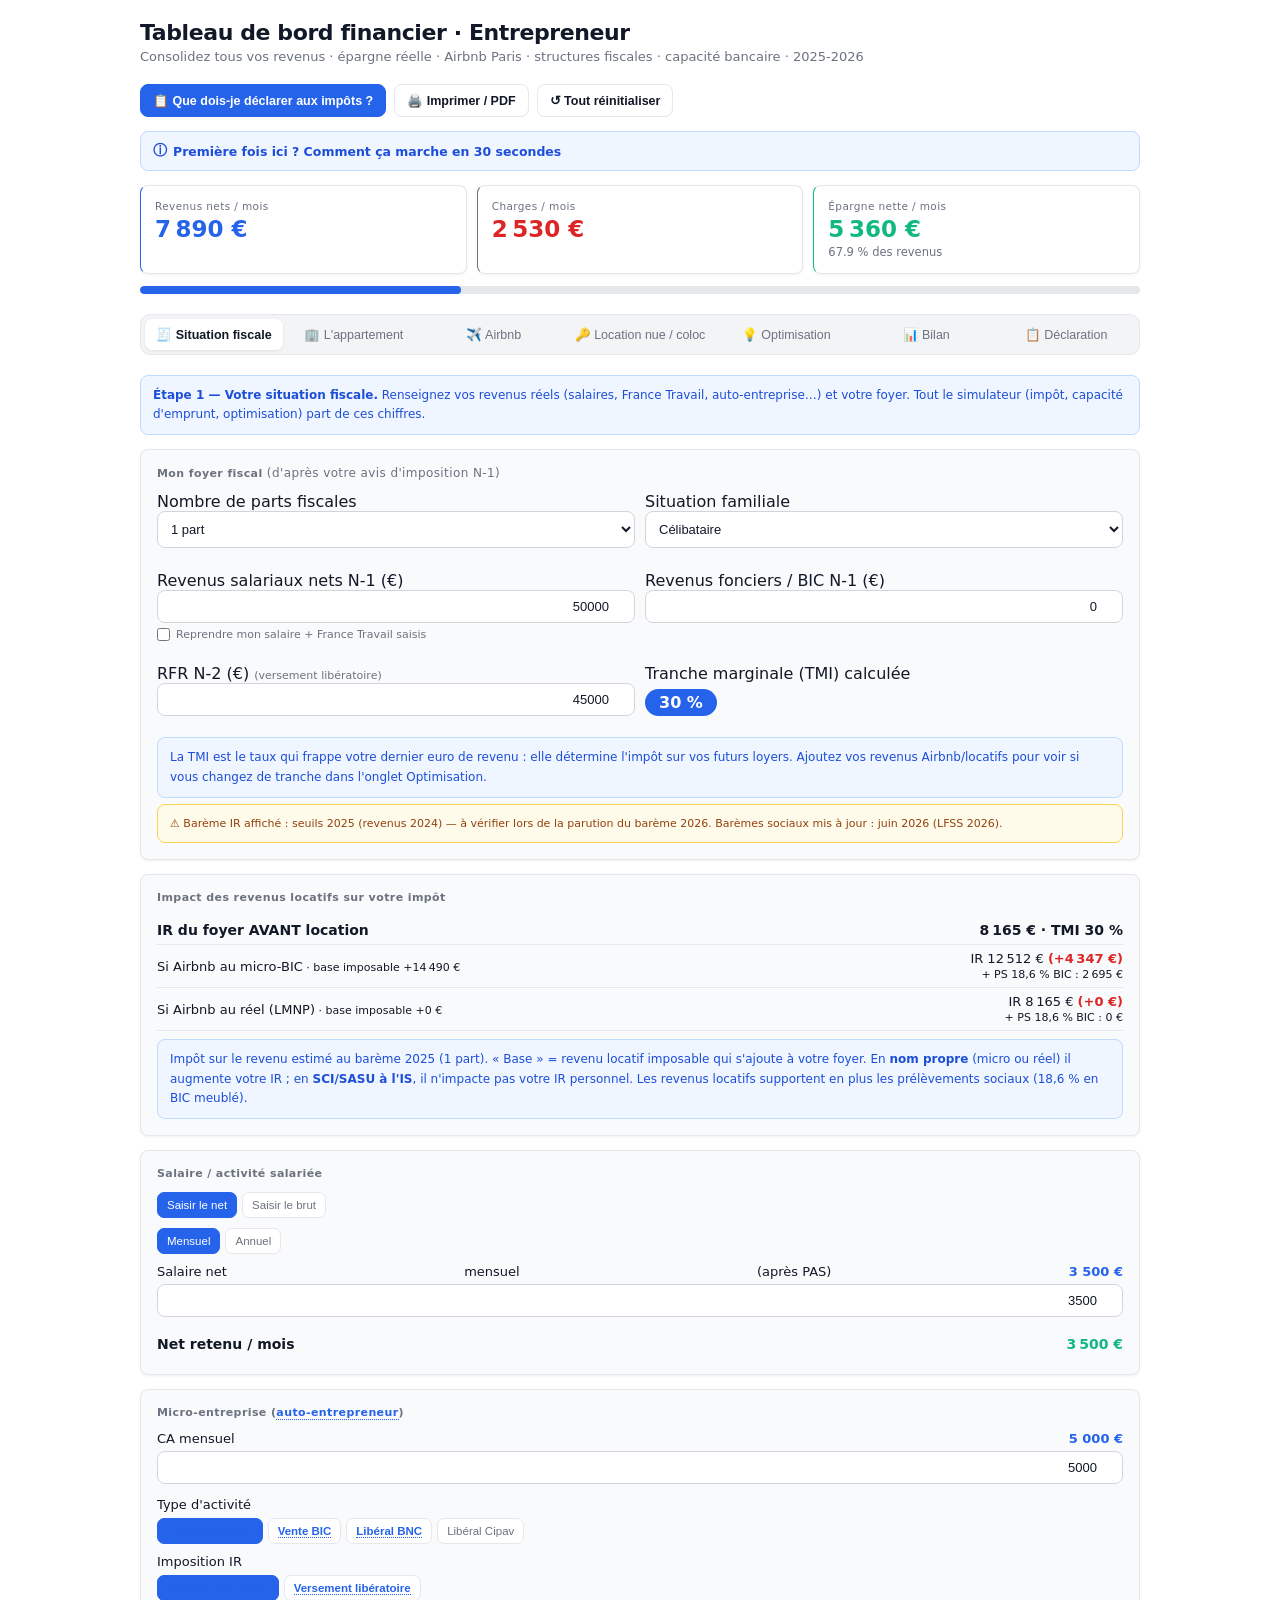
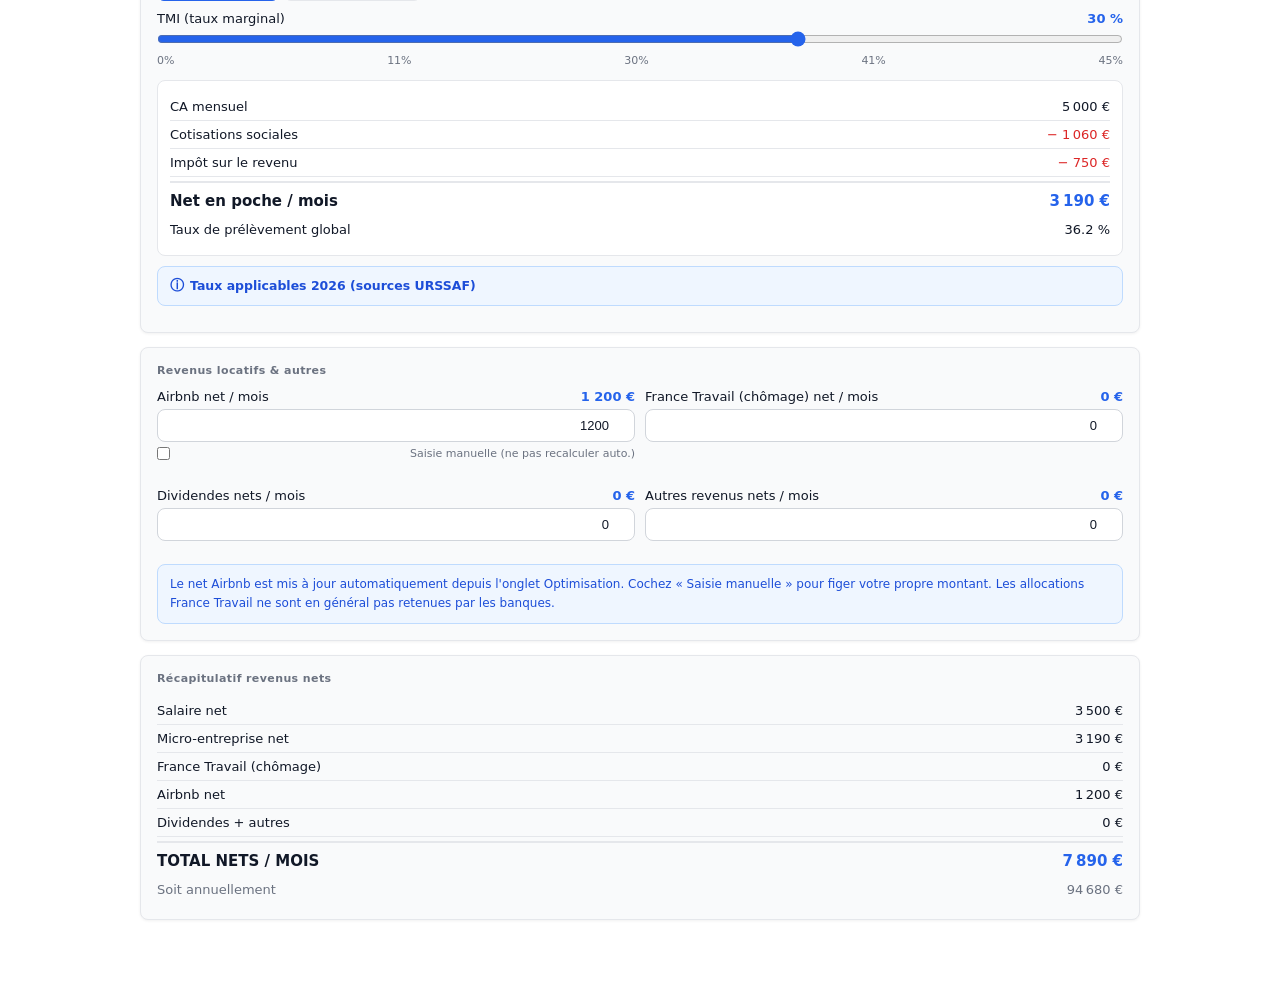
==== index.html @ be4b39ce "Onglet Appartement plus clair : projet/acquis, nom du bien, report auto du crédit - Sélecteur « Proj" ====
<!DOCTYPE html>
<html lang="fr">
<head>
<meta charset="UTF-8">
<meta name="viewport" content="width=device-width, initial-scale=1.0">
<title>Tableau de bord Entrepreneur · Paris 2026</title>
<style>
:root{
  --bg:#ffffff;--panel:#f9fafb;--p2:#f3f4f6;--border:#e5e7eb;
  --text:#111827;--muted:#6b7280;--acc:#2563eb;--green:#10b981;
  --orange:#6b7280;--red:#dc2626;--purple:#6b7280;--gold:#6b7280;
  --teal:#10b981;--info-bg:#eff6ff;--info-brd:#bfdbfe;--info-txt:#1d4ed8;
  --warn-bg:#fffbeb;--warn-brd:#fcd34d;--warn-txt:#92400e;
  --good-bg:#f0fdf4;--good-brd:#bbf7d0;--good-txt:#166534;
  --bad-bg:#fef2f2;--bad-brd:#fecaca;--bad-txt:#991b1b;
}
*{box-sizing:border-box;margin:0;padding:0}
body{font-family:'Inter',system-ui,-apple-system,BlinkMacSystemFont,'Segoe UI',Roboto,sans-serif;background:var(--bg);color:var(--text);min-height:100vh;padding:20px 16px 60px}
.wrap{max-width:1000px;margin:0 auto}
h1{font-size:22px;font-weight:700;letter-spacing:-.4px}
.sub{color:var(--muted);font-size:13px;margin-top:4px;margin-bottom:20px}
/* TABS */
.tabs{display:flex;gap:2px;background:var(--p2);padding:4px;border-radius:10px;margin-bottom:20px;overflow-x:auto;border:1px solid var(--border)}
.tab{flex:1;min-width:fit-content;padding:8px 10px;font-size:12.5px;font-weight:500;border:none;background:none;color:var(--muted);border-radius:7px;cursor:pointer;white-space:nowrap;transition:all .15s}
.tab.on{background:#ffffff;color:var(--text);box-shadow:0 1px 3px rgba(0,0,0,.08);font-weight:600}
.pane{display:none}.pane.on{display:block}
/* TOP BAR */
.topbar{display:grid;grid-template-columns:repeat(3,1fr);gap:10px;margin-bottom:12px}
.kpi{background:#ffffff;border:1px solid var(--border);border-radius:8px;padding:14px;box-shadow:0 1px 3px rgba(0,0,0,.06)}
.kpi .lbl{font-size:10.5px;letter-spacing:.4px;color:var(--muted);margin-bottom:4px}
.kpi .num{font-size:23px;font-weight:700;font-variant-numeric:tabular-nums}
.kpi .sub2{font-size:11.5px;color:var(--muted);margin-top:3px}
.epbar{background:#e5e7eb;border-radius:6px;height:8px;overflow:hidden;margin-bottom:20px}
.epfill{height:100%;border-radius:6px;transition:width .4s}
/* SECTIONS */
.sec{background:var(--panel);border:1px solid var(--border);border-radius:8px;padding:16px;margin-bottom:14px;box-shadow:0 1px 3px rgba(0,0,0,.06)}
.sec.g{}
.sec.o{}
.sec.p{}
.sec.gold{}
.sec.t{}
.stitle{font-size:11px;letter-spacing:.4px;color:var(--muted);margin-bottom:12px;font-weight:600}
/* FIELDS */
.field{margin-bottom:13px}
.field>label{display:flex;justify-content:space-between;align-items:center;font-size:13px;margin-bottom:5px;color:var(--text)}
.field>label strong{color:var(--acc);font-weight:700}
input[type=range]{width:100%;accent-color:var(--acc)}
input[type=number]{width:100%;padding:8px 10px;background:#ffffff;color:var(--text);border:1px solid #d1d5db;border-radius:8px;font-size:13px;text-align:right;font-variant-numeric:tabular-nums}
input[type=number]:focus{outline:none;border-color:var(--acc);box-shadow:0 0 0 2px rgba(37,99,235,.1)}
select{width:100%;padding:9px;background:#ffffff;color:var(--text);border:1px solid #d1d5db;border-radius:8px;font-size:13px}
/* SEGMENTS */
.seg{display:flex;gap:5px;flex-wrap:wrap;margin-bottom:10px}
.seg button{padding:6px 9px;font-size:11.5px;border-radius:7px;border:1px solid var(--border);background:#ffffff;color:var(--muted);cursor:pointer;transition:all .15s}
.seg button.on{background:var(--acc);color:#fff;border-color:var(--acc)}
.seg.g button.on{background:var(--acc);border-color:var(--acc)}
.seg.o button.on{background:var(--acc);border-color:var(--acc)}
/* GRID */
.g2{display:grid;grid-template-columns:1fr 1fr;gap:10px}
.g3{display:grid;grid-template-columns:repeat(3,1fr);gap:10px}
.g4{display:grid;grid-template-columns:repeat(4,minmax(0,1fr));gap:10px;margin-bottom:14px}
@media(max-width:600px){.g2,.g3,.g4,.topbar{grid-template-columns:1fr}}
@media(max-width:700px){#scoreCards>div{grid-template-columns:repeat(2,1fr)!important}}
/* ROWS */
.row{display:flex;justify-content:space-between;align-items:center;padding:6px 0;border-bottom:1px solid var(--border);font-size:13px;font-variant-numeric:tabular-nums}
.row:last-child{border-bottom:none}
.row.bold{font-weight:700;font-size:14px}
.row.total{border-top:2px solid var(--border);padding-top:9px;font-weight:700;font-size:15px;border-bottom:none;margin-top:4px}
.row.dim{color:var(--muted)}
/* BOXES */
.box{border-radius:8px;padding:10px 12px;font-size:12px;line-height:1.6;margin-top:10px}
.box.info{background:var(--info-bg);border:1px solid var(--info-brd);color:var(--info-txt)}
.box.warn{background:var(--warn-bg);border:1px solid var(--warn-brd);color:var(--warn-txt)}
.box.good{background:var(--good-bg);border:1px solid var(--good-brd);color:var(--good-txt)}
.box.bad{background:var(--bad-bg);border:1px solid var(--bad-brd);color:var(--bad-txt)}
/* INNER KPIS */
.minikpis{display:grid;grid-template-columns:repeat(4,minmax(0,1fr));gap:10px;margin-bottom:14px}
.mk{background:#ffffff;border:1px solid var(--border);border-radius:8px;padding:13px;box-shadow:0 1px 3px rgba(0,0,0,.06)}
.mk .l{font-size:10.5px;color:var(--muted);letter-spacing:.3px;margin-bottom:3px;font-weight:500}
.mk .n{font-size:20px;font-weight:700;font-variant-numeric:tabular-nums}
/* STRUCT CARDS */
.scards{display:grid;grid-template-columns:repeat(4,minmax(0,1fr));gap:10px;margin-bottom:14px}
.scard{border:1px solid var(--border);border-radius:8px;padding:14px;background:#ffffff;box-shadow:0 1px 3px rgba(0,0,0,.06)}
.scard.best{border:2px solid var(--acc);background:var(--info-bg)}
.scard .sn{font-size:12.5px;font-weight:700;margin-bottom:6px}
.scard .sv{font-size:19px;font-weight:700;font-variant-numeric:tabular-nums}
.scard .ss{font-size:11px;color:var(--muted);margin-top:4px}
.scard.best .sv{color:var(--acc)}
.badge{display:inline-block;font-size:10px;padding:2px 6px;border-radius:4px;font-weight:600;margin-bottom:5px}
.badge.ok{background:var(--good-bg);color:var(--good-txt);border:1px solid var(--good-brd)}
.badge.ko{background:var(--bad-bg);color:var(--bad-txt);border:1px solid var(--bad-brd)}
.badge.best{background:var(--info-bg);color:var(--info-txt);border:1px solid var(--info-brd)}
/* COMPARE TABLE */
.ctable{width:100%;border-collapse:collapse;font-size:12px}
.ctable th{padding:7px 8px;text-align:left;background:var(--p2);color:var(--muted);font-weight:600;border-bottom:1px solid var(--border)}
.ctable th:not(:first-child){text-align:right}
.ctable td{padding:6px 8px;border-bottom:1px solid var(--border)}
.ctable td:not(:first-child){text-align:right;font-variant-numeric:tabular-nums}
.ctable tr.tot td{font-weight:700;font-size:13px;border-top:2px solid var(--border);border-bottom:none}
.ctable td.hi{color:var(--acc)}
/* DETAILS */
details.info{background:var(--info-bg);border:1px solid var(--info-brd);border-radius:8px;margin:10px 0}
details.info summary{padding:10px 12px;cursor:pointer;font-size:12.5px;font-weight:600;color:var(--info-txt);list-style:none;display:flex;gap:6px;align-items:center}
details.info summary::before{content:"ⓘ";font-size:14px}
details.info summary::-webkit-details-marker{display:none}
details.info[open] summary{border-bottom:1px solid var(--info-brd)}
.dbody{padding:12px;font-size:12px;line-height:1.65;color:var(--text)}
.dbody ul{margin:6px 0 6px 14px}.dbody li{margin-bottom:4px}
.dbody b{color:var(--info-txt)}
.dbody .wbox{background:var(--warn-bg);border:1px solid var(--warn-brd);border-radius:6px;padding:8px 10px;margin-top:8px;color:var(--warn-txt);font-size:11.5px}
.dbody .gbox{background:var(--good-bg);border:1px solid var(--good-brd);border-radius:6px;padding:8px 10px;margin-top:8px;color:var(--good-txt);font-size:11.5px}
/* BARS */
.brow{display:grid;grid-template-columns:38px 1fr 84px;align-items:center;gap:8px;font-size:12.5px;margin-bottom:2px}
.brow .m{color:var(--muted)}
.btrk{background:#e5e7eb;border-radius:5px;height:20px;overflow:hidden}
.bfll{height:100%;background:linear-gradient(90deg,var(--acc),var(--green));border-radius:5px}
.brow .rv{text-align:right;font-variant-numeric:tabular-nums;font-weight:600}
/* SRC */
.src{font-size:11px;color:var(--muted);line-height:1.7;padding:12px;background:var(--p2);border:1px solid var(--border);border-radius:8px;margin-top:10px}
/* WINNER */
.winner{border:2px solid var(--green)!important;background:var(--good-bg)!important}
.ctable .col-hi{background:var(--good-bg);font-weight:700;color:var(--good-txt)}
/* TOOLBAR */
.toolbar{display:flex;gap:8px;flex-wrap:wrap;margin-bottom:14px}
.toolbar button{display:inline-flex;align-items:center;gap:6px;padding:8px 12px;font-size:12.5px;font-weight:600;border-radius:8px;border:1px solid var(--border);background:#fff;color:var(--text);cursor:pointer;transition:all .15s}
.toolbar button:hover{border-color:var(--acc);color:var(--acc)}
.toolbar button.primary{background:var(--acc);color:#fff;border-color:var(--acc)}
.toolbar button.primary:hover{filter:brightness(1.05);color:#fff}
/* GLOSSARY TOOLTIP — termes financiers expliqués */
.gl{border-bottom:1px dotted var(--acc);color:var(--acc);cursor:help;position:relative;font-weight:600;outline:none}
.gl:focus-visible{outline:2px solid var(--acc);outline-offset:2px}
.gl .tip{visibility:hidden;opacity:0;position:absolute;left:0;bottom:130%;z-index:50;width:250px;max-width:78vw;background:#111827;color:#fff;font-weight:400;font-size:12px;line-height:1.5;padding:9px 11px;border-radius:8px;box-shadow:0 4px 16px rgba(0,0,0,.25);transition:opacity .15s;text-align:left}
.gl .tip::after{content:"";position:absolute;top:100%;left:14px;border:6px solid transparent;border-top-color:#111827}
.gl:hover .tip,.gl:focus .tip,.gl:focus-within .tip{visibility:visible;opacity:1}
/* DECLARATION TAB */
.decl-help{background:var(--good-bg);border:1px solid var(--good-brd);border-radius:10px;padding:14px 16px;margin-bottom:14px;font-size:13px;line-height:1.6;color:var(--good-txt)}
.fiche{background:#fff;border:1px solid var(--border);border-radius:10px;padding:0;margin-bottom:12px;overflow:hidden;box-shadow:0 1px 3px rgba(0,0,0,.06)}
.fiche-h{display:flex;align-items:center;gap:10px;padding:12px 14px;background:var(--p2);border-bottom:1px solid var(--border)}
.fiche-h .ico{font-size:20px;line-height:1}
.fiche-h .t{font-size:14px;font-weight:700}
.fiche-h .f{margin-left:auto;font-size:11px;color:var(--muted);background:#fff;border:1px solid var(--border);border-radius:20px;padding:3px 9px;white-space:nowrap}
.fiche-b{padding:12px 14px}
.caseline{display:flex;align-items:flex-start;gap:12px;padding:9px 0;border-bottom:1px solid var(--border)}
.caseline:last-child{border-bottom:none}
.casebox{flex-shrink:0;display:inline-flex;align-items:center;justify-content:center;min-width:52px;height:34px;padding:0 8px;background:var(--info-bg);border:1.5px solid var(--acc);border-radius:7px;font-weight:800;font-size:14px;color:var(--acc);font-variant-numeric:tabular-nums}
.casetxt{flex:1;font-size:12.5px;line-height:1.5}
.casetxt .what{font-weight:600;color:var(--text)}
.casetxt .amt{color:var(--green);font-weight:700;font-variant-numeric:tabular-nums}
.casetxt .why{color:var(--muted);font-size:11.5px;display:block;margin-top:2px}
.steps{counter-reset:step;margin:6px 0 0;padding:0;list-style:none}
.steps li{counter-increment:step;position:relative;padding:5px 0 5px 30px;font-size:12.5px;line-height:1.5}
.steps li::before{content:counter(step);position:absolute;left:0;top:4px;width:21px;height:21px;background:var(--acc);color:#fff;border-radius:50%;font-size:11px;font-weight:700;display:flex;align-items:center;justify-content:center}
/* MOBILE TABLE SCROLL HINT */
@media(max-width:600px){
  .ctable{font-size:11px}
  .casebox{min-width:46px;font-size:13px}
  .fiche-h .f{display:none}
}
/* PRINT / PDF */
@media print{
  body{padding:0}
  .tabs,.toolbar,.epbar,.topbar,input[type=range]{display:none!important}
  .pane{display:block!important;page-break-inside:avoid;border-top:2px solid #ddd;padding-top:14px;margin-top:14px}
  .gl{border:none;color:inherit}.gl .tip{display:none}
  details{display:none}
  .sec,.fiche{box-shadow:none;break-inside:avoid}
}
</style>
</head>
<body>
<div class="wrap">

<h1>Tableau de bord financier · Entrepreneur</h1>
<p class="sub">Consolidez tous vos revenus · épargne réelle · Airbnb Paris · structures fiscales · capacité bancaire · 2025-2026</p>

<div class="toolbar">
  <button class="primary" onclick="sw(6)">📋 Que dois-je déclarer aux impôts&nbsp;?</button>
  <button onclick="window.print()">🖨️ Imprimer / PDF</button>
  <button onclick="resetAll()">↺ Tout réinitialiser</button>
</div>

<details class="info" style="margin-bottom:14px">
  <summary>Première fois ici&nbsp;? Comment ça marche en 30 secondes</summary>
  <div class="dbody">
    <ul>
      <li><b>Vous n'avez pas besoin de tout remplir.</b> Renseignez seulement ce qui vous concerne — laissez le reste à 0.</li>
      <li>Les chiffres en haut (Revenus / Charges / Épargne) se mettent à jour <b>en direct</b> à chaque saisie.</li>
      <li>Les mots techniques sont <span class="gl" tabindex="0">soulignés en bleu<span class="tip">Passez la souris ou touchez le mot : une explication simple apparaît. Essayez&nbsp;!</span></span> — survolez-les pour une explication simple.</li>
      <li>Quand vous avez saisi vos revenus, l'onglet <b>📋 Déclaration</b> vous dit <b>exactement quelles cases remplir</b> sur votre feuille d'impôts.</li>
      <li>Vos saisies sont <b>enregistrées dans votre navigateur</b> — vous les retrouverez à votre prochaine visite. Rien n'est envoyé sur Internet.</li>
    </ul>
    <div class="wbox">⚠️ Outil indicatif, ce n'est pas un conseil fiscal personnalisé. Pour une décision d'investissement, consultez un expert-comptable.</div>
  </div>
</details>

<!-- TOP KPIs permanents -->
<div class="topbar">
  <div class="kpi" style="border-left-color:var(--acc)"><div class="lbl">Revenus nets / mois</div><div class="num" id="kRev">—</div></div>
  <div class="kpi" style="border-left-color:var(--orange)"><div class="lbl">Charges / mois</div><div class="num" id="kChg">—</div></div>
  <div class="kpi" id="kEpCard"><div class="lbl">Épargne nette / mois</div><div class="num" id="kEp">—</div><div class="sub2" id="kEpPct"></div></div>
</div>
<div class="epbar"><div class="epfill" id="epfill"></div></div>

<!-- TABS -->
<div class="tabs" role="tablist">
  <button class="tab on" role="tab" aria-selected="true"  id="tab0" aria-controls="p0" onclick="sw(0)">🧾 Situation fiscale</button>
  <button class="tab"    role="tab" aria-selected="false" id="tab1" aria-controls="p1" onclick="sw(1)">🏢 L'appartement</button>
  <button class="tab"    role="tab" aria-selected="false" id="tab2" aria-controls="p2" onclick="sw(2)">✈️ Airbnb</button>
  <button class="tab"    role="tab" aria-selected="false" id="tab3" aria-controls="p3" onclick="sw(3)">🔑 Location nue / coloc</button>
  <button class="tab"    role="tab" aria-selected="false" id="tab4" aria-controls="p4" onclick="sw(4)">💡 Optimisation</button>
  <button class="tab"    role="tab" aria-selected="false" id="tab5" aria-controls="p5" onclick="sw(5)">📊 Bilan</button>
  <button class="tab"    role="tab" aria-selected="false" id="tab6" aria-controls="p6" onclick="sw(6)">📋 Déclaration</button>
</div>

<!-- ══ PANE 0 : SITUATION FISCALE ════════════════════════════════════════════ -->
<div class="pane on" id="p0" role="tabpanel" aria-labelledby="tab0">

  <div class="box info" style="margin-bottom:14px">
    <b>Étape 1 — Votre situation fiscale.</b> Renseignez vos revenus réels (salaires, France Travail, auto-entreprise…) et votre foyer. Tout le simulateur (impôt, capacité d'emprunt, optimisation) part de ces chiffres.
  </div>

  <div class="sec">
    <div class="stitle">Mon foyer fiscal <span style="font-size:12px;font-weight:400;color:var(--muted)">(d'après votre avis d'imposition N-1)</span></div>
    <div class="g2">
      <label class="field">Nombre de parts fiscales
        <select id="cParts" onchange="calcConseil()">
          <option value="1">1 part</option>
          <option value="1.5">1,5 parts</option>
          <option value="2">2 parts</option>
          <option value="2.5">2,5 parts</option>
          <option value="3">3 parts</option>
        </select>
      </label>
      <label class="field">Situation familiale
        <select id="cSit" onchange="calcConseil()">
          <option>Célibataire</option>
          <option>Couple</option>
          <option>Couple + 1 enfant</option>
          <option>Couple + 2 enfants</option>
        </select>
      </label>
      <label class="field">Revenus salariaux nets N-1 (€)<input type="number" id="cRevSal" value="50000" oninput="calcConseil()">
        <span style="font-size:11px;color:var(--muted);display:flex;gap:6px;align-items:center;margin-top:5px"><input type="checkbox" id="syncSal" onchange="c()" style="width:auto;margin:0"> Reprendre mon salaire + France Travail saisis</span></label>
      <label class="field">Revenus fonciers / BIC N-1 (€)<input type="number" id="cRevFon" value="0" oninput="calcConseil()"></label>
      <label class="field">RFR N-2 (€) <span style="font-size:11px;color:var(--muted)">(versement libératoire)</span><input type="number" id="cRFR" value="45000" oninput="calcConseil()"></label>
      <label class="field">Tranche marginale (TMI) calculée
        <div style="margin-top:6px"><span id="cTMIbadge" style="display:inline-block;padding:4px 14px;border-radius:20px;color:#fff;font-weight:700;font-size:16px;background:var(--green)">—</span></div>
      </label>
    </div>
    <div class="box info" style="margin-top:8px;font-size:12px">La TMI est le taux qui frappe votre dernier euro de revenu : elle détermine l'impôt sur vos futurs loyers. Ajoutez vos revenus Airbnb/locatifs pour voir si vous changez de tranche dans l'onglet Optimisation.</div>
    <div class="box warn" style="margin-top:6px;font-size:11px">⚠️ Barème IR affiché : seuils 2025 (revenus 2024) — à vérifier lors de la parution du barème 2026. Barèmes sociaux mis à jour : juin 2026 (LFSS 2026).</div>
  </div>

  <div class="sec">
    <div class="stitle">Impact des revenus locatifs sur votre impôt</div>
    <div id="impactFiscal"></div>
  </div>

  <div class="sec g">
    <div class="stitle">Salaire / activité salariée</div>
    <div class="seg g" id="sModeS">
      <button class="on" onclick="setMode('net',this)">Saisir le net</button>
      <button onclick="setMode('brut',this)">Saisir le brut</button>
    </div>
    <div class="seg" id="sSalFreq" style="margin-bottom:10px">
      <button class="on" onclick="setSalFreq('m',this)">Mensuel</button>
      <button onclick="setSalFreq('a',this)">Annuel</button>
    </div>
    <div id="netF" class="field">
      <label>Salaire net <span id="salFreqLblN">mensuel</span> (après PAS) <strong id="lSN">3 500 €</strong></label>
      <input type="number" id="salN" value="3500" step="50" oninput="fv('salN','lSN');c()">
    </div>
    <div id="brutF" class="field" style="display:none">
      <label>Salaire brut <span id="salFreqLblB">mensuel</span> <strong id="lSB">4 500 €</strong></label>
      <input type="number" id="salB" value="4500" step="50" oninput="fv('salB','lSB');c()">
      <div class="box info" style="margin-top:6px">Net ≈ <span id="netEst">—</span>/mois (coefficient 78 %)</div>
    </div>
    <div class="row bold"><span>Net retenu / mois</span><span id="rSal" style="color:var(--green)">—</span></div>
  </div>

  <div class="sec o">
    <div class="stitle">Micro-entreprise (auto-entrepreneur)</div>
    <div class="field"><label>CA mensuel <strong id="lCA">5 000 €</strong></label>
      <input type="number" id="meCA" value="5000" step="100" oninput="fv('meCA','lCA');c()"></div>
    <div class="field" style="margin-bottom:6px"><label style="margin-bottom:6px">Type d'activité</label>
      <div class="seg o" id="sMeType">
        <button class="on" onclick="setMeType('svc',this)">Prestations BIC</button>
        <button onclick="setMeType('vte',this)">Vente BIC</button>
        <button onclick="setMeType('bnc',this)">Libéral BNC</button>
        <button onclick="setMeType('cpv',this)">Libéral Cipav</button>
      </div>
    </div>
    <div class="field" style="margin-bottom:6px"><label style="margin-bottom:6px">Imposition IR</label>
      <div class="seg o" id="sMeIR">
        <button class="on" onclick="setMeIR('bar',this)">Barème progressif</button>
        <button onclick="setMeIR('lib',this)">Versement libératoire</button>
      </div>
    </div>
    <div id="tmiF" class="field"><label>TMI (taux marginal) <strong id="lTMI">30 %</strong></label>
      <input type="range" id="tmi" min="0" max="45" value="30" step="1" oninput="sp('tmi','lTMI','%');syncTMIReverse();c()">
      <div style="display:flex;justify-content:space-between;font-size:11px;color:var(--muted);margin-top:3px"><span>0%</span><span>11%</span><span>30%</span><span>41%</span><span>45%</span></div>
    </div>
    <div style="background:#ffffff;border:1px solid var(--border);border-radius:8px;padding:12px">
      <div class="row"><span>CA mensuel</span><span id="rMeCA">—</span></div>
      <div class="row"><span>Cotisations sociales</span><span id="rMeCot" style="color:var(--red)">—</span></div>
      <div class="row"><span>Impôt sur le revenu</span><span id="rMeIR" style="color:var(--red)">—</span></div>
      <div class="row bold total"><span>Net en poche / mois</span><span id="rMeNet" style="color:var(--acc)">—</span></div>
      <div class="row"><span>Taux de prélèvement global</span><span id="rMeTx">—</span></div>
    </div>
    <details class="info" style="margin-top:10px">
      <summary>Taux applicables 2026 (sources URSSAF)</summary>
      <div class="dbody">
        <ul>
          <li><b>Prestations BIC :</b> cotisations 21,2 % · abattement IR 50 % · libératoire 1,7 %</li>
          <li><b>Vente BIC :</b> cotisations 12,3 % · abattement IR 71 % · libératoire 1 %</li>
          <li><b>Libéral BNC hors Cipav :</b> cotisations 25,6 % (décret n°2025-943) · abattement 34 % · libératoire 2,2 %</li>
          <li><b>Libéral Cipav :</b> cotisations 23,2 % · abattement 34 % · libératoire 2,2 %</li>
          <li>Versement libératoire accessible si RFR N-2 &lt; 29 315 € par part (revenus 2024, avis 2025) — IR soldé à la source.</li>
        </ul>
      </div>
    </details>
  </div>

  <div class="sec p">
    <div class="stitle">Revenus locatifs & autres</div>
    <div class="g2">
      <div class="field"><label>Airbnb net / mois <strong id="lAir">1 200 €</strong></label>
        <input type="number" id="airN" value="1200" step="50" oninput="fv('airN','lAir');c()">
        <label style="font-size:11px;color:var(--muted);display:flex;gap:6px;align-items:center;margin-top:5px"><input type="checkbox" id="airManual" onchange="c()" style="width:auto;margin:0"> Saisie manuelle (ne pas recalculer auto.)</label></div>
      <div class="field"><label>France Travail (chômage) net / mois <strong id="lFT">0 €</strong></label>
        <input type="number" id="ftN" value="0" step="50" oninput="fv('ftN','lFT');c()"></div>
      <div class="field"><label>Dividendes nets / mois <strong id="lDiv">0 €</strong></label>
        <input type="number" id="divN" value="0" step="50" oninput="fv('divN','lDiv');c()"></div>
      <div class="field"><label>Autres revenus nets / mois <strong id="lAut">0 €</strong></label>
        <input type="number" id="autR" value="0" step="50" oninput="fv('autR','lAut');c()"></div>
    </div>
    <div class="box info">Le net Airbnb est mis à jour automatiquement depuis l'onglet Optimisation. Cochez « Saisie manuelle » pour figer votre propre montant. Les allocations France Travail ne sont en général pas retenues par les banques.</div>
  </div>

  <div class="sec">
    <div class="stitle">Récapitulatif revenus nets</div>
    <div class="row"><span>Salaire net</span><span id="rR0">—</span></div>
    <div class="row"><span>Micro-entreprise net</span><span id="rR1">—</span></div>
    <div class="row"><span>France Travail (chômage)</span><span id="rRFT">—</span></div>
    <div class="row"><span>Airbnb net</span><span id="rR2">—</span></div>
    <div class="row"><span>Dividendes + autres</span><span id="rR3">—</span></div>
    <div class="row bold total"><span>TOTAL NETS / MOIS</span><span id="rRTot" style="color:var(--acc)">—</span></div>
    <div class="row dim"><span>Soit annuellement</span><span id="rRAn">—</span></div>
  </div>
</div>

<!-- ══ PANE 1 : L'APPARTEMENT ════════════════════════════════════════════════ -->
<div class="pane" id="p1" role="tabpanel" aria-labelledby="tab1">
  <div class="box info" style="margin-bottom:14px">
    <b>Étape 2 — Le bien et son financement.</b> Décrivez ici le logement, déjà acheté ou que vous visez. Le <b>prix</b> et l'<b>amortissement</b> calculés alimentent automatiquement les onglets Airbnb et Location nue (réduction d'impôt au réel, rentabilité).
  </div>

  <div class="sec">
    <div class="stitle">Le bien : projet ou déjà acquis ?</div>
    <div class="field"><label>Nom du bien / projet</label>
      <input type="text" id="bienNom" placeholder="Ex. Studio Bastille, T2 Montmartre…" oninput="onBienNom()" style="width:100%;padding:8px 10px;border:1px solid #d1d5db;border-radius:8px;font-size:13px"></div>
    <div class="field"><label style="margin-bottom:6px">Situation</label>
      <div class="seg" id="sBienStat">
        <button class="on" onclick="setBienStat('projet',this)">Projet d'achat</button>
        <button onclick="setBienStat('acquis',this)">Déjà acquis</button>
      </div>
    </div>
    <div id="bienHelp" class="box info"></div>
  </div>

  <div class="sec">
    <div class="stitle">Acquisition & amortissement par composants</div>
    <div class="g2">
      <div class="field"><label>Prix d'acquisition (FAI) <strong id="lPrix">300 000 €</strong></label>
        <input type="number" id="prixAcq" value="300000" step="5000" oninput="fv('prixAcq','lPrix');calcAmort()"></div>
      <div class="field"><label>Quote-part terrain (non amortissable) <strong id="lTerrain">15 %</strong></label>
        <input type="range" id="terrain" min="5" max="30" value="15" step="1" oninput="sp('terrain','lTerrain','%');calcAmort()"></div>
    </div>
    <div id="amortDetail" style="background:#ffffff;border:1px solid var(--border);border-radius:8px;padding:12px;margin-bottom:10px;font-size:12px">
      <div class="row dim"><span>Gros oeuvre (50% · 50 ans)</span><span id="aGO">—</span></div>
      <div class="row dim"><span>Façade (15% · 25 ans)</span><span id="aFac">—</span></div>
      <div class="row dim"><span>Agencements cuisine/SdB (20% · 15 ans)</span><span id="aAgen">—</span></div>
      <div class="row dim"><span>Installations techniques (10% · 15 ans)</span><span id="aInst">—</span></div>
      <div class="row dim"><span>Mobilier & équipements (5% · 7 ans)</span><span id="aMob">—</span></div>
      <div class="row bold total"><span>Amortissement total / an</span><span id="aTot" style="color:var(--acc)">—</span></div>
      <div style="font-size:11px;color:var(--muted);margin-top:6px">Économie fiscale annuelle (TMI + PS) : <span id="aEco" style="color:var(--green);font-weight:600">—</span> — l'amortissement réduit l'impôt sans impact sur le cash.</div>
    </div>
    <div class="field"><label>Amortissement annuel retenu <strong id="lAmt">9 000 €</strong></label>
      <input type="range" id="amort" min="0" max="30000" value="9000" step="500" oninput="sp('amort','lAmt','€');c()"></div>
  </div>

  <div id="projetA">
  <div class="box info" style="margin-bottom:14px">
    <b>Règle HCSF :</b> taux d'endettement max <b>35 %</b> des revenus nets retenus. Revenus non-salariaux décotés de <b>30 %</b> (moyenne 3 ans). Dividendes décotés <b>50 %</b>. Taux marché <b>juin 2026</b> (CAFPI) : 3,20 % sur 15 ans · 3,37 % sur 20 ans · 3,48 % sur 25 ans.
  </div>

  <div class="sec">
    <div class="stitle">Profil de l'emprunt</div>
    <div class="g2">
      <div class="field"><label>Apport personnel <strong id="lAppt">50 000 €</strong></label>
        <input type="number" id="appt" value="50000" step="5000" oninput="fv('appt','lAppt');c()"></div>
      <div class="field">
        <label style="margin-bottom:6px">Durée du prêt <strong id="lDuree">20 ans</strong></label>
        <div class="seg" id="sDuree">
          <button onclick="setDuree(15,this)">15 ans</button>
          <button class="on" onclick="setDuree(20,this)">20 ans</button>
          <button onclick="setDuree(25,this)">25 ans</button>
        </div>
        <input type="number" id="dureeNum" value="20" min="1" max="30" step="1" oninput="setDureeNum(this.value)" style="margin-top:6px">
        <div style="font-size:11px;color:var(--muted);margin-top:3px">Durée libre (années) — ou utilisez les boutons.</div>
      </div>
    </div>
    <div class="field"><label>Taux mannel (0 = marché) <strong id="lTauxM">0 %</strong></label>
      <input type="range" id="tauxM" min="0" max="6" value="0" step="0.05" oninput="sp('tauxM','lTauxM','%');c()"></div>
    <div class="field"><label>Assurance emprunteur <strong id="lAssE">0,25 %/an</strong></label>
      <input type="range" id="assE" min="0" max="0.6" value="0.25" step="0.05" oninput="sp('assE','lAssE','%/an');c()"></div>
    <div class="field"><label>Différé d'amortissement <strong id="lDiff">0 mois</strong></label>
      <input type="range" id="diff" min="0" max="36" value="0" step="1" oninput="sp('diff','lDiff',' mois');c()">
      <div style="font-size:11px;color:var(--muted);margin-top:3px">Pendant le différé, vous ne payez que les intérêts (courant pour le neuf / l'investissement locatif).</div></div>
    <div class="field"><label style="margin-bottom:6px">Projet financé</label>
      <div class="seg" id="sCible">
        <button class="on" onclick="setCible('rp',this)">Résidence principale</button>
        <button onclick="setCible('loc',this)">Investissement locatif</button>
      </div>
    </div>
  </div>

  </div><!-- /projetA -->

  <div id="acquisBlock">
  <div class="sec">
    <div class="stitle">Prêt déjà en cours</div>
    <div class="box info" style="margin-bottom:10px">Partez d'une situation réelle plutôt que d'un projet neuf : renseignez un crédit déjà partiellement amorti. Sa mensualité est ajoutée à vos charges de crédit pour le calcul du taux d'endettement.</div>
    <div class="g3">
      <div class="field"><label>Capital restant dû <strong id="lExCap">0 €</strong></label>
        <input type="number" id="exCap" value="0" step="5000" oninput="fv('exCap','lExCap');c()"></div>
      <div class="field"><label>Taux <strong id="lExTaux">3 %</strong></label>
        <input type="range" id="exTaux" min="0" max="6" value="3" step="0.05" oninput="sp('exTaux','lExTaux','%');c()"></div>
      <div class="field"><label>Durée restante <strong id="lExDur">15 ans</strong></label>
        <input type="number" id="exDur" value="15" min="1" max="30" step="1" oninput="document.getElementById('lExDur').textContent=this.value+' ans';c()"></div>
    </div>
    <div class="row bold"><span>Mensualité du prêt en cours</span><span id="exMensOut" style="color:var(--orange)">—</span></div>
  </div>

  </div><!-- /acquisBlock -->

  <div id="projetB">
  <div class="g2" style="margin-bottom:14px">
    <div class="kpi" style="border-left-color:var(--acc)"><div class="lbl">Capacité d'emprunt</div><div class="num" id="bkCap" style="color:var(--acc)">—</div><div class="sub2" id="bkMens"></div></div>
    <div class="kpi"><div class="lbl">Budget acquisition max</div><div class="num" id="bkPrix">—</div><div class="sub2" id="bkSub"></div></div>
  </div>

  <div class="sec">
    <div class="stitle">Détail du calcul bancaire</div>
    <div class="row"><span>Revenus retenus par la banque</span><span id="bkRevB">—</span></div>
    <div class="row dim"><span>35 % max (règle HCSF)</span><span id="bk35">—</span></div>
    <div class="row dim"><span>Crédits existants à déduire</span><span id="bkExC">—</span></div>
    <div class="row bold"><span>Mensualité max disponible</span><span id="bkMM">—</span></div>
    <div class="row dim"><span>Mensualité crédit (hors ass.)</span><span id="bkMC">—</span></div>
    <div class="row dim"><span>Assurance / mois</span><span id="bkAM">—</span></div>
    <div class="row bold total"><span>Mensualité TOTALE</span><span id="bkMT" style="color:var(--acc)">—</span></div>
    <div class="row"><span>Taux d'endettement après projet</span><span id="bkTx">—</span></div>
    <div id="bkAlrt"></div>
  </div>

  <div class="sec">
    <div class="stitle">Tableau d'amortissement du nouveau prêt</div>
    <div class="field"><label>Montant emprunté <strong id="lMontEmp">capacité calculée</strong></label>
      <input type="number" id="montEmp" value="0" step="5000" oninput="c()">
      <div style="font-size:11px;color:var(--muted);margin-top:3px">Laissez 0 pour utiliser la capacité d'emprunt calculée ci-dessus, ou saisissez le montant réel du prêt.</div></div>
    <div style="overflow-x:auto;margin-top:6px"><table class="ctable" id="amortLoanTbl"></table></div>
    <div id="amortLoanNote" style="margin-top:8px"></div>
  </div>

  <div class="sec">
    <div class="stitle">Ce que le banquier va regarder</div>
    <div id="bkLook"></div>
  </div>

  <div class="src">
    <b>Sources :</b> Taux immobiliers juin 2026 : CAFPI (3,20/3,37/3,48 %) · Pretto · Meilleurtaux · Capifrance. Règle HCSF : taux endettement max 35 %, déc. 2021, maintenu 2026. Décote revenus indépendants : pratique bancaire standard. <i>Ce simulateur est indicatif — consultez un courtier pour une analyse personnalisée.</i>
  </div>
  </div><!-- /projetB -->
</div>

<!-- ══ PANE 2 : AIRBNB ══════════════════════════════════════════════════════ -->
<div class="pane" id="p2" role="tabpanel" aria-labelledby="tab2">
  <div class="box info" style="margin-bottom:14px">
    <b>Étape 3 — Exploitation Airbnb<span class="bienNomEcho" style="font-weight:700"></span>.</b> Estimez le chiffre d'affaires et le cash-flow d'une location courte durée à Paris. Le crédit du bien est repris automatiquement depuis l'onglet « L'appartement ».
  </div>
  <div class="sec">
    <div class="stitle">Bien & marché</div>
    <div class="field"><label style="margin-bottom:5px">Arrondissement</label>
      <select id="arrSel" onchange="setArr()"></select>
      <div style="font-size:11px;color:var(--muted);margin-top:4px" id="arrI"></div>
    </div>
    <div class="g2">
      <div class="field"><label>ADR / nuit <strong id="lADR">210 €</strong></label>
        <input type="range" id="adr" min="120" max="450" value="210" step="5" oninput="sp('adr','lADR','€');c()"></div>
      <div class="field"><label>Taux d'occupation <strong id="lOcc">72 %</strong></label>
        <input type="range" id="occ" min="40" max="90" value="72" step="1" oninput="sp('occ','lOcc','%');c()"></div>
    </div>
    <div class="field"><label style="margin-bottom:6px">Plafond légal / an</label>
      <div class="seg" id="sCapN">
        <button class="on" onclick="setCap(90,this)">90 nuits (résid. principale — Loi Le Meur)</button>
        <button onclick="setCap(365,this)">365 nuits (résid. secondaire)</button>
      </div>
    </div>
    <div class="g2">
      <div class="field"><label>Durée séjour <strong id="lStay">3.2 nuits</strong></label>
        <input type="range" id="stay" min="1" max="7" value="3.2" step="0.1" oninput="sp('stay','lStay',' nuits');c()"></div>
      <div class="field"><label>Ménage / séjour <strong id="lCln">80 €</strong></label>
        <input type="range" id="cln" min="0" max="150" value="80" step="5" oninput="sp('cln','lCln','€');c()"></div>
    </div>
    <div class="g2">
      <div class="field"><label>Conciergerie <strong id="lComm">0 %</strong></label>
        <input type="range" id="comm" min="0" max="25" value="0" step="1" oninput="sp('comm','lComm','%');c()"></div>
      <div class="field"><label>Frais plateforme <strong id="lPlat">3 %</strong></label>
        <input type="range" id="plat" min="0" max="6" value="3" step="0.5" oninput="sp('plat','lPlat','%');c()"></div>
    </div>
  </div>

  <div class="sec">
    <div class="stitle">Charges fixes du bien</div>
    <div class="seg" id="sFreq">
      <button class="on" onclick="setFreq('m',this)">Saisie mensuelle</button>
      <button onclick="setFreq('a',this)">Saisie annuelle</button>
    </div>
    <label style="font-size:11.5px;color:var(--muted);display:flex;gap:6px;align-items:center;margin:0 0 10px"><input type="checkbox" id="loanAuto" checked onchange="c()" style="width:auto;margin:0"> Reporter automatiquement le crédit du bien (mensualité + intérêts) depuis l'onglet « L'appartement »</label>
    <div class="g2">
      <div class="field"><label>Crédit (mensualité totale) <strong id="lLoan">0 €</strong></label><input type="number" id="loan" value="0" step="50" oninput="fv('loan','lLoan');c()"></div>
      <div class="field"><label>Dont intérêts (déductibles réel) <strong id="lIntr">0 €</strong></label><input type="number" id="intr" value="0" step="20" oninput="fv('intr','lIntr');c()"></div>
      <div class="field"><label>Copropriété <strong id="lCop">200 €</strong></label><input type="number" id="cop" value="200" step="10" oninput="fv('cop','lCop');c()"></div>
      <div class="field"><label>Électricité <strong id="lElec">80 €</strong></label><input type="number" id="elec" value="80" step="5" oninput="fv('elec','lElec');c()"></div>
      <div class="field"><label>Eau <strong id="lEau">30 €</strong></label><input type="number" id="eau" value="30" step="5" oninput="fv('eau','lEau');c()"></div>
      <div class="field"><label>Internet <strong id="lNet">35 €</strong></label><input type="number" id="net2" value="35" step="5" oninput="fv('net2','lNet');c()"></div>
      <div class="field"><label>Assurance PNO <strong id="lAss">30 €</strong></label><input type="number" id="ass" value="30" step="5" oninput="fv('ass','lAss');c()"></div>
      <div class="field"><label>Frais bancaires <strong id="lBnk">15 €</strong></label><input type="number" id="bnk" value="15" step="5" oninput="fv('bnk','lBnk');c()"></div>
      <div class="field"><label>Taxe foncière <strong id="lTF">100 €</strong></label><input type="number" id="tf" value="100" step="10" oninput="fv('tf','lTF');c()"></div>
      <div class="field"><label>CFE <strong id="lCFE">20 €</strong></label><input type="number" id="cfe" value="20" step="5" oninput="fv('cfe','lCFE');c()"></div>
      <div class="field"><label>Expert-comptable <strong id="lCpta">50 €</strong></label><input type="number" id="cpta" value="50" step="10" oninput="fv('cpta','lCpta');c()"></div>
      <div class="field"><label>Maintenance / aléas <strong id="lMnt">50 €</strong></label><input type="number" id="mnt" value="50" step="10" oninput="fv('mnt','lMnt');c()"></div>
    </div>
  </div>

  <div class="minikpis">
    <div class="mk"><div class="l">CA brut / an</div><div class="n" id="aGross">—</div></div>
    <div class="mk"><div class="l">Marge exploitation</div><div class="n" id="aEBITDA">—</div></div>
    <div class="mk"><div class="l">Charges fixes / an</div><div class="n" id="aFixed">—</div></div>
    <div class="mk"><div class="l">Nuits · séjours</div><div class="n" id="aNights">—</div></div>
  </div>

  <div class="minikpis">
    <div class="mk"><div class="l">Rentabilité brute</div><div class="n" id="aRendB">—</div></div>
    <div class="mk"><div class="l">Rentabilité nette</div><div class="n" id="aRendN">—</div></div>
    <div class="mk"><div class="l">Cash-flow net réel / mois</div><div class="n" id="aCFm">—</div></div>
    <div class="mk"><div class="l">Prix d'acquisition</div><div class="n" id="aPrixK">—</div></div>
  </div>

  <div class="sec">
    <div class="stitle">Saisonnalité — CA brut estimé par mois</div>
    <div id="seasBars"></div>
    <div style="font-size:11.5px;color:var(--muted);margin-top:10px">Coefficients saisonniers parisiens. Pointes : juin (+25 %), sept. (+22 %), mai (+18 %). Creux : jan-fév (−20 %).</div>
  </div>

  <div class="sec">
    <div class="stitle">Cascade CA brut → cash-flow net</div>
    <div id="cascade"></div>
    <div id="cashflowNote" style="margin-top:10px"></div>
  </div>
</div>

<!-- ══ PANE 3 : LOCATION NUE / COLOCATION ════════════════════════════════════ -->
<div class="pane" id="p3" role="tabpanel" aria-labelledby="tab3">
  <div class="box info" style="margin-bottom:14px">
    <b>Étape 4 — Location nue ou colocation<span class="bienNomEcho" style="font-weight:700"></span>.</b> Comparez une location classique (vide ou meublée longue durée) à l'Airbnb : loyers plus faibles, mais gestion légère et fiscalité différente.
  </div>

  <div class="sec">
    <div class="stitle">Paramètres de la location</div>
    <div class="field"><label style="margin-bottom:6px">Type de location</label>
      <div class="seg" id="sLnType">
        <button class="on" onclick="setLnType('nu',this)">Nue (vide)</button>
        <button onclick="setLnType('meu',this)">Meublée longue durée</button>
        <button onclick="setLnType('colo',this)">Colocation</button>
      </div>
    </div>
    <div class="field"><label style="margin-bottom:6px">Régime fiscal</label>
      <div class="seg" id="sLnRegime">
        <button class="on" onclick="setLnRegime('micro',this)">Micro (abattement)</button>
        <button onclick="setLnRegime('reel',this)">Réel (charges réelles)</button>
      </div>
    </div>
    <div class="field"><label style="margin-bottom:6px">Saisie du loyer</label>
      <div class="seg" id="sLnFreq">
        <button class="on" onclick="setLnFreq('m',this)">Mensuel</button>
        <button onclick="setLnFreq('a',this)">Annuel</button>
      </div>
    </div>
    <div class="g2">
      <div class="field"><label>Loyer <span id="lnFreqLbl">mensuel</span> (hors charges) <strong id="lLnLoyer">1 400 €</strong></label>
        <input type="number" id="lnLoyer" value="1400" step="50" oninput="fv('lnLoyer','lLnLoyer');c()"></div>
      <div class="field"><label>Vacance locative <strong id="lLnVac">8 %</strong></label>
        <input type="range" id="lnVac" min="0" max="20" value="8" step="1" oninput="sp('lnVac','lLnVac','%');c()"></div>
      <div class="field"><label>Charges déductibles / an (réel) <strong id="lLnCharges">3 000 €</strong></label>
        <input type="number" id="lnCharges" value="3000" step="100" oninput="fv('lnCharges','lLnCharges');c()"></div>
      <div class="field"><label>Intérêts d'emprunt / an (réel) <strong id="lLnInter">0 €</strong></label>
        <input type="number" id="lnInter" value="0" step="100" oninput="fv('lnInter','lLnInter');c()"></div>
    </div>
    <div class="box info">Au régime réel meublé, l'amortissement annuel retenu dans l'onglet « L'appartement » (<span id="lnAmortEcho">—</span>) est aussi déduit. L'intérêt d'emprunt de la 1ʳᵉ année est calculé dans le tableau d'amortissement du prêt.</div>
  </div>

  <div class="minikpis" id="lnKpis"></div>

  <div class="sec">
    <div class="stitle">Détail du calcul</div>
    <div id="lnOut"></div>
    <div id="lnNote" style="margin-top:10px"></div>
  </div>

  <div class="sec">
    <div class="stitle">Comparaison des 4 régimes (mêmes loyers & charges)</div>
    <div style="overflow-x:auto"><table class="ctable" id="lnCompare"></table></div>
    <div style="font-size:11.5px;color:var(--muted);margin-top:8px">★ = régime le plus rentable avec vos paramètres. Le réel meublé déduit aussi l'amortissement saisi dans « L'appartement ».</div>
  </div>

  <details class="info">
    <summary>Comprendre les régimes de la location classique</summary>
    <div class="dbody">
      <ul>
        <li><b>Location nue, micro-foncier :</b> abattement 30 %, accessible si loyers &lt; 15 000 €/an. Imposé à TMI + 17,2 % de prélèvements sociaux. Case <b>4BE</b> (formulaire 2042).</li>
        <li><b>Location nue, réel :</b> déduction des charges réelles et des intérêts d'emprunt (formulaire 2044), report sur la <b>4BA</b>. Un déficit foncier s'impute sur le revenu global jusqu'à 10 700 €/an.</li>
        <li><b>Meublé / colocation, micro-BIC :</b> abattement 50 %, plafond 77 700 €. Case <b>5NI</b> (meublé longue durée classique, nouvelle case revenus 2025).</li>
        <li><b>Meublé / colocation, réel (LMNP) :</b> charges + amortissement déductibles → bénéfice 5NA, déficit 5NY reportable 10 ans sur les loyers meublés.</li>
      </ul>
    </div>
  </details>
</div>

<!-- ══ PANE 4 : OPTIMISATION FISCALE ═════════════════════════════════════════ -->
<div class="pane" id="p4" role="tabpanel" aria-labelledby="tab4">
  <div class="box info" style="margin-bottom:14px">
    <b>Étape 5 — Optimisation fiscale.</b> Comparez les structures (nom propre, SCI, société à l'IS) et les stratégies (RP, location, Airbnb, revente). Les charges et l'amortissement qui se reportent au réel sont pris en compte automatiquement.
  </div>

  <div class="sec">
    <div class="stitle">Paramètres fiscaux</div>
    <div class="g2">
      <div class="field"><label>TMI <strong id="lTMI2">30 %</strong></label>
        <input type="range" id="tmi2" min="0" max="45" value="30" step="1" oninput="sp('tmi2','lTMI2','%');syncTMI();c()"></div>
    </div>
    <div class="field"><label style="margin-bottom:6px">Classement du meublé</label>
      <div class="seg" id="sClass">
        <button class="on" onclick="setClass('nc',this)">Non classé (défaut Airbnb)</button>
        <button onclick="setClass('cl',this)">Classé meublé de tourisme</button>
      </div>
    </div>
  </div>

  <div class="sec">
    <div class="stitle">Paramètres du bien à optimiser</div>
    <div class="g2">
      <label class="field">Loyer marché meublé LT /mois (€)<input type="number" id="loyerLT" value="1400" oninput="calcConseil()"></label>
      <label class="field">Loyer évité si RP /mois (€)<input type="number" id="loyerEvite" value="1500" oninput="calcConseil()"></label>
      <label class="field">Vacance locative LT (%)
        <div class="row"><input type="range" id="vacLT" min="0" max="20" value="8" step="1" oninput="sp('vacLT','lVacLT','%');calcConseil()"><span id="lVacLT" class="dim">8%</span></div>
      </label>
      <label class="field">Frais de gestion (%)
        <div class="row"><input type="range" id="gstLT" min="0" max="15" value="0" step="1" oninput="sp('gstLT','lGstLT','%');calcConseil()"><span id="lGstLT" class="dim">0%</span></div>
      </label>
    </div>
  </div>

  <div class="stitle" style="margin-top:4px">Comparaison des structures (Airbnb)</div>
  <div class="scards" id="structCards"></div>

  <div class="sec">
    <div class="stitle">Comparaison détaillée des structures</div>
    <div style="overflow-x:auto"><table class="ctable" id="cmpTbl"></table></div>
  </div>

  <div class="sec">
    <div class="stitle">Notation comparative — 4 stratégies</div>
    <div id="scoreCards"></div>
  </div>

  <div class="sec">
    <div class="stitle">Tableau récapitulatif des stratégies</div>
    <div id="conseilTable" style="overflow-x:auto">
      <table class="ctable" id="conseilCmpTbl"></table>
    </div>
  </div>

  <div class="sec">
    <div class="stitle">Recommandation &amp; actions concrètes</div>
    <div id="recommandation"></div>
  </div>

  <div class="sec" id="secProjection">
    <div class="stitle">Projection pluriannuelle</div>
    <div class="box info" style="margin-bottom:12px">
      Simulez l'évolution du cash-flow sur plusieurs années en tenant compte de l'inflation des loyers et de l'épuisement progressif de l'amortissement LMNP réel (mobilier épuisé après 7 ans, installations/agencements après 15 ans, façade après 25 ans).
    </div>
    <div class="g3">
      <div class="field"><label>Durée de projection <strong id="lDureeProj">10 ans</strong></label>
        <input type="range" id="dureeProj" min="5" max="20" value="10" step="5" oninput="sp2('dureeProj','lDureeProj',' ans');calcProjection()">
        <div style="display:flex;justify-content:space-between;font-size:11px;color:var(--muted);margin-top:3px"><span>5 ans</span><span>10 ans</span><span>15 ans</span><span>20 ans</span></div>
      </div>
      <div class="field"><label>Inflation loyers / an <strong id="lInflat">2,0 %</strong></label>
        <input type="range" id="inflat" min="0" max="5" value="2" step="0.5" oninput="spF('inflat','lInflat','%');calcProjection()">
        <div style="display:flex;justify-content:space-between;font-size:11px;color:var(--muted);margin-top:3px"><span>0%</span><span>2,5%</span><span>5%</span></div>
      </div>
      <div class="field"><label>Année de début <strong id="lAnDebut">2026</strong></label>
        <input type="number" id="anDebut" value="2026" step="1" min="2024" max="2040" oninput="document.getElementById('lAnDebut').textContent=this.value;calcProjection()"></div>
    </div>
    <div style="overflow-x:auto;margin-top:8px"><table class="ctable" id="projTable"></table></div>
    <div id="projCumul" style="margin-top:10px"></div>
  </div>

  <details class="info">
    <summary>Comprendre chaque structure — règles fiscales 2026</summary>
    <div class="dbody">
      <p style="margin-bottom:8px"><b>LMNP micro-BIC :</b> abattement forfaitaire 30 % (non classé) ou 50 % (classé) sur le CA. Base imposable taxée à TMI + 18,6 % PS (LFSS 2026). Plafond : 15 000 € (non classé) / 77 700 € (classé — à confirmer LF 2026). Déclaration ultra-simple.</p>
      <p style="margin-bottom:8px"><b>LMNP réel simplifié :</b> déduction de toutes les charges réelles + amortissement (80 % du bien sur 25-30 ans, terrain non amortissable). Bénéfice souvent ≈ 0. Déficit reportable 10 ans sur BIC meublés (pas sur salaire). À compter du 15 février 2025 (LF 2025, art. 84) : amortissements déduits réintégrés dans le prix d'acquisition pour le calcul de la plus-value (exception : résidences étudiantes, seniors, Ehpad).</p>
      <p style="margin-bottom:8px"><b>SCI à l'IS :</b> la location meublée (Airbnb) bascule automatiquement une SCI à l'IS si recettes meublées &gt; 10 % des recettes totales. IS 15 % jusqu'à 100 000 € (LF 2026), puis 25 %. Distribution : flat tax 31,4 % (LFSS 2026). Double imposition IS + flat tax.</p>
      <p style="margin-bottom:8px"><b>SASU / SAS à l'IS :</b> même IS 15 %/100 000 € + flat tax 31,4 %. Intéressante si bénéfices réinvestis sans distribution. Inconvénient majeur : plus-value professionnelle à la revente (valeur nette comptable, pas d'abattement durée de détention particuliers).</p>
      <p style="margin-bottom:8px"><b>EURL à l'IR :</b> société unipersonnelle transparente — le bénéfice (charges et amortissement déduits, comme au réel) est imposé directement à votre IR, mais le gérant associé unique relève du régime <b>TNS</b> : cotisations sociales d'environ 37 % du bénéfice (au lieu des seuls 18,6 % de PS en nom propre). Souvent moins avantageuse que le LMNP réel en nom propre pour une activité de location, sauf besoin de cadre sociétaire. L'EURL peut aussi opter pour l'IS (fiscalité alors proche d'une SASU, avec gérant TNS).</p>
      <div class="wbox">⚠️ Flat tax (PFU) : 31,4 % depuis le 1ᵉʳ janvier 2026 (LFSS 2026, loi n°2025-1403, IR 12,8 % + PS 18,6 %) — hausse CSG 9,2 % → 10,6 % sur dividendes et revenus du capital mobilier. PS 18,6 % s'applique aux BIC de location meublée. Les plus-values immobilières restent à 19 % + 17,2 % PS (CSG 9,2 % non impactée).</div>
      <div class="gbox">✅ Dans la majorité des cas avec un crédit immobilier, le LMNP réel simplifié ressort comme la structure la plus avantageuse grâce à l'amortissement qui neutralise l'impôt sans décaisser de trésorerie. Attention toutefois à l'impact fiscal à la revente depuis la réforme de fév. 2025.</div>
    </div>
  </details>

  <div class="src">
    <b>Sources fiscales :</b> Art. 219 CGI (IS 15 %/100 000 € LF 2026 · 25 % au-delà) · LFSS 2026 n°2025-1403 art. 12 (PFU 31,4 % · PS 18,6 % BIC meublé) · Art. 50-0 CGI (micro-BIC abattements 30 %/15 000 € non classé · 50 %/77 700 € classé) · Loi Le Meur n°2024-1039 (90 nuits/an résid. principale) · LF 2025 art. 84 (réintégration amortissements LMNP réel dans plus-value à compter du 15/02/2025 — exception résidences services) · URSSAF 2026 (cotisations micro : BIC svc 21,2 % · vente 12,3 % · BNC 25,6 % · Cipav 23,2 %) · Taux crédit CAFPI juin 2026.
  </div>
</div>

<!-- ══ PANE 5 : BILAN ════════════════════════════════════════════════════════ -->
<div class="pane" id="p5" role="tabpanel" aria-labelledby="tab5">
  <div class="box info" style="margin-bottom:14px">
    <b>Étape 6 — Votre bilan<span class="bienNomEcho" style="font-weight:700"></span>.</b> Vue d'ensemble : revenus du foyer, charges courantes, épargne et synthèse de votre projet immobilier.
  </div>

  <div class="sec o">
    <div class="stitle">Logement</div>
    <div class="g2">
      <div class="field"><label>Loyer ou crédit RP <strong id="lLoy">1 200 €</strong></label>
        <input type="number" id="loyer" value="1200" step="50" oninput="fv('loyer','lLoy');c()"></div>
      <div class="field"><label>Crédits existants (hors RP) <strong id="lCrEx">0 €</strong></label>
        <input type="number" id="crEx" value="0" step="50" oninput="fv('crEx','lCrEx');c()"></div>
    </div>
  </div>
  <div class="sec g">
    <div class="stitle">Vie courante</div>
    <div class="g2">
      <div class="field"><label>Transport <strong id="lTrp">150 €</strong></label><input type="number" id="trp" value="150" step="10" oninput="fv('trp','lTrp');c()"></div>
      <div class="field"><label>Alimentation <strong id="lAlim">500 €</strong></label><input type="number" id="alim" value="500" step="25" oninput="fv('alim','lAlim');c()"></div>
      <div class="field"><label>Santé / mutuelle <strong id="lSnte">80 €</strong></label><input type="number" id="snte" value="80" step="10" oninput="fv('snte','lSnte');c()"></div>
      <div class="field"><label>Abonnements <strong id="lAbo">100 €</strong></label><input type="number" id="abo" value="100" step="10" oninput="fv('abo','lAbo');c()"></div>
      <div class="field"><label>Loisirs <strong id="lLois">200 €</strong></label><input type="number" id="lois" value="200" step="25" oninput="fv('lois','lLois');c()"></div>
      <div class="field"><label>Épargne forcée (PEL, PER…) <strong id="lEpF">200 €</strong></label><input type="number" id="epF" value="200" step="50" oninput="fv('epF','lEpF');c()"></div>
    </div>
    <div class="field"><label>Autres charges <strong id="lAutC">100 €</strong></label><input type="number" id="autC" value="100" step="25" oninput="fv('autC','lAutC');c()"></div>
  </div>
  <div class="sec" id="bilanSec">
    <div class="stitle">Bilan mensuel</div>
    <div class="row"><span>Revenus nets</span><span id="bRev" style="color:var(--acc)">—</span></div>
    <div class="row dim"><span>Logement</span><span id="bLog">—</span></div>
    <div class="row dim"><span>Vie courante</span><span id="bVie">—</span></div>
    <div class="row bold total"><span>ÉPARGNE NETTE</span><span id="bEp">—</span></div>
    <div class="row"><span>Taux d'épargne</span><span id="bTx">—</span></div>
    <div id="epAlrt"></div>
  </div>

  <div class="sec">
    <div class="stitle">Synthèse patrimoniale</div>
    <div id="bilanSynth"></div>
  </div>

  <div class="sec">
    <div class="stitle">Vue multi-activités (fiscalité consolidée)</div>
    <div style="overflow-x:auto"><table class="ctable" id="multiActivite"></table></div>
    <div style="font-size:11.5px;color:var(--muted);margin-top:8px">Toutes vos activités regroupées : salaire, formation/auto-entreprise, locations… avec leur régime fiscal et leur net annuel. Utile pour piloter plusieurs sources en parallèle (ex. formation + location).</div>
  </div>
</div>

<!-- ══ PANE 6 : DÉCLARATION D'IMPÔTS ═════════════════════════════════════════ -->
<div class="pane" id="p6" role="tabpanel" aria-labelledby="tab6">
  <div class="decl-help">
    <b>📋 Votre aide-mémoire personnalisé pour la déclaration de revenus.</b><br>
    En fonction de ce que vous avez saisi dans les autres onglets, voici <b>les cases exactes à remplir</b> sur votre déclaration, et ce qu'il faut y inscrire. Chaque bloc correspond à un type de revenu. Si un revenu vaut 0, son bloc n'apparaît pas.
  </div>

  <div class="sec" style="background:var(--info-bg);border-color:var(--info-brd)">
    <div class="stitle" style="color:var(--info-txt)">Comment lire ce guide</div>
    <div class="caseline" style="border:none;padding-bottom:0">
      <span class="casebox">5KP</span>
      <div class="casetxt"><span class="what">= le numéro de case</span> à recopier sur votre déclaration. <span class="why">Le montant en vert est ce que vous y inscrivez, calculé à partir de vos saisies. Le formulaire est indiqué en haut à droite de chaque bloc.</span></div>
    </div>
  </div>

  <div id="declContent"></div>

  <div class="box warn">
    <b>⚠️ Avertissement millésime.</b> Les numéros de cases correspondent à la déclaration des revenus <b>2025 (déclarée en 2026)</b>. L'administration peut les modifier chaque année. <b>Vérifiez-les sur</b> <span class="gl" tabindex="0">impots.gouv.fr<span class="tip">Rubrique « Déclarer mes revenus » → la notice n°2041 détaille chaque case. En cas de doute, le service des impôts répond gratuitement.</span></span> ou auprès d'un expert-comptable. Ce guide ne remplace pas un conseil fiscal.
  </div>

  <details class="info">
    <summary>Les formulaires en clair — lequel pour quoi&nbsp;?</summary>
    <div class="dbody">
      <ul>
        <li><b>2042</b> : la déclaration principale, que tout le monde remplit (salaires, dividendes…).</li>
        <li><b>2042-C-PRO</b> : l'annexe « professions non salariées » — pour la micro-entreprise et la location meublée (Airbnb).</li>
        <li><b>2042-C</b> : annexe « complémentaire » — pour les dividendes et revenus de placements.</li>
        <li><b>2044</b> : pour la location <b>vide</b> (non meublée) au régime réel.</li>
        <li><b>2031</b> : la déclaration de résultat d'une location meublée au <b>régime réel</b> (remplie par votre comptable), dont le résultat se reporte ensuite sur la 2042-C-PRO.</li>
        <li><b>2048-IMM</b> : la plus-value en cas de revente d'un bien — remplie par le notaire le jour de la vente.</li>
      </ul>
      <div class="gbox">💡 La plupart de ces cases sont accessibles en ligne en cochant les bonnes rubriques au début de la déclaration (« Revenus des professions non salariées », « Revenus de capitaux mobiliers », etc.).</div>
    </div>
  </details>
</div>

</div><!-- /wrap -->

<script>
// ── DATA ──────────────────────────────────────────────────────────────────────
const ARR={
  "1er — Louvre / Palais-Royal":{adr:300,occ:75},"2e — Bourse / Sentier":{adr:235,occ:74},
  "3e — Haut-Marais":{adr:240,occ:75},"4e — Marais / Île St-Louis":{adr:250,occ:76},
  "5e — Quartier Latin":{adr:225,occ:75},"6e — Saint-Germain":{adr:270,occ:75},
  "7e — Tour Eiffel / Invalides":{adr:265,occ:74},"8e — Champs-Élysées":{adr:280,occ:72},
  "9e — Opéra / Pigalle":{adr:200,occ:74},"10e — Canal St-Martin":{adr:180,occ:73},
  "11e — Bastille / Oberkampf":{adr:171,occ:70},"12e — Bercy / Nation":{adr:160,occ:69},
  "13e — Butte-aux-Cailles":{adr:150,occ:68},"14e — Montparnasse":{adr:165,occ:70},
  "15e — Vaugirard":{adr:160,occ:70},"16e — Trocadéro / Passy":{adr:215,occ:69},
  "17e — Batignolles":{adr:180,occ:71},"18e — Montmartre":{adr:160,occ:71},
  "19e — Buttes-Chaumont":{adr:135,occ:67},"20e — Belleville":{adr:135,occ:67}
};
const COTIS={
  svc:{s:.212,a:.50,l:.017},vte:{s:.123,a:.71,l:.010},
  bnc:{s:.256,a:.34,l:.022},cpv:{s:.232,a:.34,l:.022}
};
const TAUX={15:3.20,20:3.37,25:3.48};

// ── BARÈMES FISCAUX 2026 — Mis à jour : juin 2026 ────────────────────────────
// Sources : LFSS 2026 n°2025-1403 · LF 2026 art.219 CGI · art.L611-1 CSS
const PS_BIC    = 0.186;   // PS BIC meublé (LFSS 2026)
const PS_PV     = 0.172;   // PS plus-value immobilière (inchangé)
const PFU       = 0.314;   // Flat tax dividendes/capital (LFSS 2026 : IR 12,8% + PS 18,6%)
const IS_RED    = 0.15;    // IS taux réduit
const IS_NRM    = 0.25;    // IS taux normal
const IS_SEUIL  = 100000;  // Seuil IS réduit (LF 2026)
const TNS_RATE  = 0.37;    // Cotisations TNS URSSAF location meublée (>23 000 € CA) — approximation
const TNS_SEUIL = 23000;   // Seuil bascule TNS (art. L611-1 CSS)
const MIC_NC_CAP = 15000;  // Plafond micro-BIC non classé (loi Le Meur n°2024-1039)
const MIC_CL_CAP = 77700;  // Plafond micro-BIC classé (art. 50-0 CGI) — à confirmer LF 2026
const PV_IR     = 0.19;    // IR sur plus-value immobilière
const SEA={Jan:.78,Fév:.80,Mar:.92,Avr:1.05,Mai:1.18,Juin:1.25,Juil:1.20,Aoû:1.05,Sep:1.22,Oct:1.10,Nov:.82,Déc:.90};

// ── STATE ─────────────────────────────────────────────────────────────────────
let salMode='net', meType='svc', meIR='bar', freq='m', capN=90, classt='nc', duree=20, cible='rp';
let lnType='nu', lnRegime='micro', lnFreq='m', salFreq='m', lnResult={net:0,annNet:0,tax:0,rendNet:0};
let bienStat='projet', lastCapEmp=0;
let lastCalc={};
const $=id=>document.getElementById(id);
const G=id=>+($(id).value||0);
const fe=n=>Math.round(n).toLocaleString('fr-FR')+' €';
const fp=(n,d=1)=>n.toFixed(d)+' %';
// Barème IR 2025 (revenus 2024) — par part · à revérifier au barème 2026
const IR_BR=[[11497,0],[29315,0.11],[83823,0.30],[180294,0.41],[Infinity,0.45]];
function bareme(r){let t=0,p=0;for(const [c,rate] of IR_BR){if(r>p){t+=(Math.min(r,c)-p)*rate;p=c;}else break;}return t;}
function impotFoyer(rev,parts){return bareme(rev/parts)*parts;}
function tmiTranche(rp){return rp<=11497?0:rp<=29315?0.11:rp<=83823?0.30:rp<=180294?0.41:0.45;}

// ── UI HELPERS ────────────────────────────────────────────────────────────────
function sw(i){
  document.querySelectorAll('.tab').forEach((t,j)=>{t.classList.toggle('on',i===j);t.setAttribute('aria-selected',i===j);});
  document.querySelectorAll('.pane').forEach((p,j)=>p.classList.toggle('on',i===j));
}
function fv(id,lbl){$(lbl).textContent=fe(G(id))}
function sp(id,lbl,u=''){$(lbl).textContent=$(id).value+u}
function setMode(m,b){salMode=m;document.querySelectorAll('#sModeS button').forEach(x=>x.classList.toggle('on',x===b));$('netF').style.display=m==='net'?'':'none';$('brutF').style.display=m==='brut'?'':'none';c()}
function applySalFreq(f){salFreq=f;document.querySelectorAll('#sSalFreq button').forEach((x,i)=>x.classList.toggle('on',(f==='m'&&i===0)||(f==='a'&&i===1)));const u=f==='m'?'mensuel':'annuel';if($('salFreqLblN'))$('salFreqLblN').textContent=u;if($('salFreqLblB'))$('salFreqLblB').textContent=u;}
function setSalFreq(f,b){if(f!==salFreq){const k=f==='a'?12:1/12;$('salN').value=Math.round(G('salN')*k);$('salB').value=Math.round(G('salB')*k);fv('salN','lSN');fv('salB','lSB');}applySalFreq(f);c();}
function applyBienStat(){
  const proj=bienStat==='projet';
  ['projetA','projetB'].forEach(id=>{if($(id))$(id).style.display=proj?'':'none';});
  if($('acquisBlock'))$('acquisBlock').style.display=proj?'none':'';
  if($('bienHelp'))$('bienHelp').innerHTML=proj
    ? '<b>Projet d\'achat.</b> Renseignez le prix visé et les conditions de prêt : l\'outil calcule votre <b>capacité d\'emprunt</b>, l\'échéancier et l\'amortissement. La mensualité et les intérêts sont <b>reportés automatiquement</b> dans l\'onglet Airbnb (et déduits au régime réel).'
    : '<b>Bien déjà acquis.</b> Renseignez le prix payé (pour l\'amortissement) et votre <b>prêt en cours</b> (capital restant dû). Sa mensualité et ses intérêts sont reportés automatiquement dans Airbnb et dans le calcul d\'endettement.';
}
function setBienStat(s,b){bienStat=s;document.querySelectorAll('#sBienStat button').forEach(x=>x.classList.toggle('on',x===b));applyBienStat();c();}
function refreshBienNom(){const v=($('bienNom')&&$('bienNom').value.trim())||'';document.querySelectorAll('.bienNomEcho').forEach(e=>e.textContent=v?(' — '+v):'');}
function onBienNom(){refreshBienNom();saveState();}
function setMeType(t,b){meType=t;document.querySelectorAll('#sMeType button').forEach(x=>x.classList.toggle('on',x===b));c()}
function setMeIR(t,b){meIR=t;document.querySelectorAll('#sMeIR button').forEach(x=>x.classList.toggle('on',x===b));$('tmiF').style.display=t==='bar'?'block':'none';c()}
function setFreq(f,b){freq=f;document.querySelectorAll('#sFreq button').forEach(x=>x.classList.toggle('on',x===b));c()}
function setCap(n,b){capN=n;document.querySelectorAll('#sCapN button').forEach(x=>x.classList.toggle('on',x===b));c()}
function setClass(cl,b){classt=cl;document.querySelectorAll('#sClass button').forEach(x=>x.classList.toggle('on',x===b));c()}
function setDuree(d,b){duree=d;$('dureeNum').value=d;$('lDuree').textContent=d+' ans';document.querySelectorAll('#sDuree button').forEach(x=>x.classList.toggle('on',x===b));c()}
function setDureeNum(v){duree=+v||1;$('lDuree').textContent=duree+' ans';document.querySelectorAll('#sDuree button').forEach(x=>x.classList.toggle('on',(parseInt(x.textContent)||0)===duree));c()}
function setCible(cl,b){cible=cl;document.querySelectorAll('#sCible button').forEach(x=>x.classList.toggle('on',x===b));c()}
function setLnType(t,b){lnType=t;document.querySelectorAll('#sLnType button').forEach(x=>x.classList.toggle('on',x===b));c()}
function setLnRegime(r,b){lnRegime=r;document.querySelectorAll('#sLnRegime button').forEach(x=>x.classList.toggle('on',x===b));c()}
function applyLnFreq(f){lnFreq=f;document.querySelectorAll('#sLnFreq button').forEach((x,i)=>x.classList.toggle('on',(f==='m'&&i===0)||(f==='a'&&i===1)));if($('lnFreqLbl'))$('lnFreqLbl').textContent=f==='m'?'mensuel':'annuel';}
function setLnFreq(f,b){if(f!==lnFreq){const v=G('lnLoyer');$('lnLoyer').value=Math.round(f==='a'?v*12:v/12);fv('lnLoyer','lLnLoyer');}applyLnFreq(f);c();}
function setArr(){const d=ARR[$('arrSel').value];$('adr').value=Math.round(d.adr*1.2/5)*5;$('occ').value=d.occ;sp('adr','lADR','€');sp('occ','lOcc','%');$('arrI').textContent='Médiane : '+d.adr+' €/nuit · occ. '+d.occ+'% · +20% pour 70m²/6 couchages';c()}
function syncTMI(){$('tmi').value=$('tmi2').value;$('lTMI').textContent=$('tmi2').value+' %'}
function syncTMIReverse(){$('tmi2').value=$('tmi').value;$('lTMI2').textContent=$('tmi').value+' %'}
function calcAmort(){
  const prix=G('prixAcq'), tTerrain=G('terrain')/100;
  const amortBase=prix*(1-tTerrain);
  const GO=amortBase*.50/50, fac=amortBase*.15/25, agen=amortBase*.20/15, inst=amortBase*.10/15, mob=amortBase*.05/7;
  const tot=GO+fac+agen+inst+mob;
  $('aGO').textContent=fe(GO);$('aFac').textContent=fe(fac);$('aAgen').textContent=fe(agen);
  $('aInst').textContent=fe(inst);$('aMob').textContent=fe(mob);$('aTot').textContent=fe(tot);
  const tmiVal=G('tmi2')/100, eco=tot*(tmiVal+PS_BIC);
  $('aEco').textContent=fe(eco)+'/an ('+fe(eco/12)+'/mois)';
  $('amort').value=Math.round(tot/500)*500;$('lAmt').textContent=fe(Math.round(tot/500)*500);
  c();
}

// ── MATH ──────────────────────────────────────────────────────────────────────
function mens(cap,taux,n){const r=taux/12/100,m=n*12;if(!r)return cap/m;return cap*r*Math.pow(1+r,m)/(Math.pow(1+r,m)-1)}
function capB(mm,taux,n){const r=taux/12/100,m=n*12;if(!r)return mm*m;return mm*(Math.pow(1+r,m)-1)/(r*Math.pow(1+r,m))}
function tauxMarche(n){return n<=15?3.20:n<=20?3.37:3.48}
// Échéancier annuel : capital restant dû, intérêts et capital remboursé par an, avec différé éventuel (intérêts seuls)
function loanSchedule(cap,tauxPct,years,diffM){
  const r=tauxPct/12/100, totM=Math.round(years*12);
  diffM=Math.max(0,Math.min(diffM,totM-1));
  const amM=totM-diffM;
  const pay=r?cap*r*Math.pow(1+r,amM)/(Math.pow(1+r,amM)-1):cap/amM;
  let bal=cap, totInt=0; const yearly=[];
  for(let y=1;y<=years;y++){
    let intY=0,prinY=0;
    for(let mo=1;mo<=12;mo++){
      const gm=(y-1)*12+mo; if(gm>totM)break;
      const i=bal*r; let p=gm<=diffM?0:pay-i;
      if(p>bal)p=bal;
      intY+=i;prinY+=p;bal-=p;totInt+=i;
    }
    yearly.push({y,int:intY,prin:prinY,bal:Math.max(0,bal)});
  }
  return {pay,yearly,totInt};
}

// ── LOCATION NUE / COLOCATION (longue durée) ────────────────────────────────────
function calcLocNue(){
  if(!$('lnLoyer'))return;
  const vac=G('lnVac')/100, charges=G('lnCharges'), inter=G('lnInter'), amort=G('amort');
  const tmi=G('tmi2')/100, prix=G('prixAcq');
  const rentAn=(lnFreq==='m'?G('lnLoyer')*12:G('lnLoyer'))*(1-vac);
  const meuble=(lnType==='meu'||lnType==='colo');
  const PS=meuble?PS_BIC:PS_PV; // 18,6 % meublé BIC ; 17,2 % foncier nu
  if($('lnAmortEcho'))$('lnAmortEcho').textContent=fe(amort)+'/an';
  let base, abatt=0, regimeLbl, cases;
  if(lnRegime==='micro'){
    abatt=meuble?0.50:0.30;
    base=rentAn*(1-abatt);
    regimeLbl=meuble?'Micro-BIC (abattement 50 %)':'Micro-foncier (abattement 30 %)';
    cases=meuble?'5NI':'4BE';
  } else {
    base=Math.max(0,rentAn-charges-inter-(meuble?amort:0));
    regimeLbl=meuble?'LMNP réel (charges + amortissement)':'Foncier réel (charges + intérêts)';
    cases=meuble?'5NA / 5NY':'4BA';
  }
  const tax=base*(tmi+PS);
  const cashCharges=lnRegime==='reel'?charges+inter:0; // amort. non décaissé ; micro : on reste sur loyers − impôt
  const annNet=rentAn-cashCharges-tax;
  const rendB=prix>0?rentAn/prix*100:0, rendNet=prix>0?annNet/prix*100:0;
  lnResult={net:annNet/12,annNet,tax,rendNet};
  $('lnOut').innerHTML=
    '<div class="row"><span>Loyers encaissés / an</span><span>'+fe(rentAn)+'</span></div>'+
    '<div class="row dim"><span>Régime</span><span>'+regimeLbl+'</span></div>'+
    (lnRegime==='micro'
      ?'<div class="row dim"><span>Abattement forfaitaire</span><span>− '+fe(rentAn*abatt)+'</span></div>'
      :'<div class="row dim"><span>Charges + intérêts'+(meuble?' + amort.':'')+' déduits</span><span>− '+fe(charges+inter+(meuble?amort:0))+'</span></div>')+
    '<div class="row"><span>Base imposable</span><span>'+fe(base)+'</span></div>'+
    '<div class="row dim"><span>Impôt + PS ('+fp(tmi*100,0)+' + '+fp(PS*100,1)+')</span><span style="color:var(--red)">− '+fe(tax)+'</span></div>'+
    '<div class="row bold total"><span>Revenu net après impôt / an</span><span style="color:'+(annNet>=0?'var(--green)':'var(--red)')+'">'+fe(annNet)+'</span></div>'+
    '<div class="row"><span>Soit / mois</span><span>'+fe(annNet/12)+'</span></div>';
  $('lnKpis').innerHTML=
    '<div class="mk"><div class="l">Rentabilité brute</div><div class="n">'+(prix>0?fp(rendB,2):'—')+'</div></div>'+
    '<div class="mk"><div class="l">Rentabilité nette</div><div class="n">'+(prix>0?fp(rendNet,2):'—')+'</div></div>'+
    '<div class="mk"><div class="l">Net / mois</div><div class="n">'+fe(annNet/12)+'</div></div>'+
    '<div class="mk"><div class="l">Case déclaration</div><div class="n" style="font-size:15px">'+cases+'</div></div>';
  let note='';
  if(lnRegime==='micro'){
    const cap=meuble?MIC_CL_CAP:15000;
    if(rentAn>cap) note='<div class="box warn">⚠️ Loyers '+fe(rentAn)+' > plafond micro '+fe(cap)+' → le régime réel devient obligatoire.</div>';
  }
  if(meuble) note+='<div class="box info" style="margin-top:6px">Une colocation est le plus souvent meublée → elle relève du LMNP (BIC), même fiscalité que la location meublée longue durée.</div>';
  else note+='<div class="box info" style="margin-top:6px">Location nue = revenus fonciers (PS 17,2 %). Au réel, un déficit foncier s\'impute sur le revenu global jusqu\'à 10 700 €/an.</div>';
  $('lnNote').innerHTML=note;
  calcLocCompare(rentAn,charges,inter,amort,tmi,prix);
}

// Tableau unifié : les 4 régimes de la location longue durée comparés côte à côte
function calcLocCompare(rentAn,charges,inter,amort,tmi,prix){
  if(!$('lnCompare'))return;
  function scen(meuble,regime){
    const PS=meuble?PS_BIC:PS_PV;
    let base, cases;
    if(regime==='micro'){base=rentAn*(meuble?0.50:0.30);cases=meuble?'5NI':'4BE';}
    else{base=Math.max(0,rentAn-charges-inter-(meuble?amort:0));cases=meuble?'5NA/5NY':'4BA';}
    const tax=base*(tmi+PS);
    const annNet=rentAn-(regime==='reel'?charges+inter:0)-tax;
    return {annNet,tax,cases,rend:prix>0?annNet/prix*100:0};
  }
  const list=[
    {n:'Location nue · micro-foncier',s:scen(false,'micro')},
    {n:'Location nue · réel',s:scen(false,'reel')},
    {n:'Meublé/coloc · micro-BIC',s:scen(true,'micro')},
    {n:'Meublé/coloc · réel (LMNP)',s:scen(true,'reel')},
  ];
  const bestNet=Math.max(...list.map(x=>x.s.annNet));
  let t='<tr><th>Régime</th><th>Impôt+PS / an</th><th>Net / an</th><th>Net / mois</th><th>Rent. nette</th><th>Case</th></tr>';
  list.forEach(x=>{
    const hi=x.s.annNet===bestNet;
    t+='<tr'+(hi?' class="tot"':'')+'><td style="color:var(--muted)">'+x.n+(hi?' ★':'')+'</td>'+
      '<td style="color:var(--red)">'+fe(x.s.tax)+'</td>'+
      '<td'+(hi?' class="hi"':'')+'>'+fe(x.s.annNet)+'</td>'+
      '<td>'+fe(x.s.annNet/12)+'</td>'+
      '<td>'+(prix>0?fp(x.s.rend,2):'—')+'</td>'+
      '<td>'+x.s.cases+'</td></tr>';
  });
  $('lnCompare').innerHTML=t;
}

// ── MAIN CALC ─────────────────────────────────────────────────────────────────
function c(){
  const PS=PS_BIC, tmi=G('tmi')/100;

  // Report automatique du crédit du bien (onglet Appartement) dans les charges Airbnb
  if($('loanAuto')){
    if($('loanAuto').checked){
      let arCap,arTaux,arDur,arDiff;
      if(bienStat==='acquis'){arCap=G('exCap');arTaux=G('exTaux');arDur=G('exDur');arDiff=0;}
      else{arCap=G('montEmp')>0?G('montEmp'):Math.max(0,G('prixAcq')-G('appt'));arTaux=G('tauxM')>0?G('tauxM'):tauxMarche(duree);arDur=duree;arDiff=G('diff');}
      if(arCap>0&&arDur>0){
        const schA=loanSchedule(arCap,arTaux,arDur,arDiff);
        const assMo=bienStat==='acquis'?0:arCap*G('assE')/100/12;
        const unit=freq==='m'?1:12;
        $('loan').value=Math.round((schA.pay+assMo)*unit);
        $('intr').value=Math.round((schA.yearly[0].int/12)*unit);
      } else {$('loan').value=0;$('intr').value=0;}
      fv('loan','lLoan');fv('intr','lIntr');
      $('loan').readOnly=true;$('intr').readOnly=true;
    } else {$('loan').readOnly=false;$('intr').readOnly=false;}
  }

  // SALAIRE (saisie mensuelle ou annuelle)
  const salDiv = salFreq==='a'?12:1;
  const salNetM = (salMode==='net' ? G('salN') : G('salB')*0.78)/salDiv;
  if(salMode==='brut') $('netEst').textContent=fe(G('salB')*.78/salDiv);

  // MICRO-ENTREPRISE
  const ct=COTIS[meType], caM=G('meCA'), cotM=caM*ct.s;
  const irM = meIR==='lib' ? caM*ct.l : caM*(1-ct.a)*tmi;
  const meNet=caM-cotM-irM;

  $('rMeCA').textContent=fe(caM);
  $('rMeCot').textContent='− '+fe(cotM);
  $('rMeIR').textContent='− '+fe(irM);
  $('rMeNet').textContent=fe(meNet);
  $('rMeTx').textContent=fp(caM>0?(cotM+irM)/caM*100:0);

  // AUTRES REVENUS
  const airNet=G('airN'), divNet=G('divN'), autRev=G('autR'), ftNet=G('ftN');
  const totalRev=salNetM+meNet+airNet+divNet+autRev+ftNet;

  // 1b — reprise auto du salaire + France Travail dans le profil fiscal (impact IR)
  if($('syncSal')){
    if($('syncSal').checked){$('cRevSal').value=Math.round((salNetM+ftNet)*12);$('cRevSal').readOnly=true;}
    else $('cRevSal').readOnly=false;
  }

  // CHARGES PERSO
  const logC=G('loyer')+G('crEx');
  const vieC=G('trp')+G('alim')+G('snte')+G('abo')+G('lois')+G('epF')+G('autC');
  const totalChg=logC+vieC;
  const epargne=totalRev-totalChg;
  const txEp=totalRev>0?epargne/totalRev*100:0;

  // TOP KPIs
  $('kRev').textContent=fe(totalRev); $('kRev').style.color='var(--acc)';
  $('kChg').textContent=fe(totalChg); $('kChg').style.color='var(--red)';
  const epc=epargne>=0?'var(--green)':'var(--red)';
  $('kEp').textContent=fe(epargne); $('kEp').style.color=epc;
  $('kEpCard').style.borderLeftColor=epc;
  $('kEpPct').textContent=fp(txEp)+' des revenus';
  const pct=Math.min(100,totalRev>0?totalChg/totalRev*100:100);
  $('epfill').style.width=pct+'%'; $('epfill').style.background=epargne>=0?'var(--acc)':'var(--red)';

  // TAB 0
  $('rSal').textContent=fe(salNetM);
  $('rR0').textContent=fe(salNetM); $('rR1').textContent=fe(meNet);
  $('rRFT').textContent=fe(ftNet);
  $('rR2').textContent=fe(airNet); $('rR3').textContent=fe(divNet+autRev);
  $('rRTot').textContent=fe(totalRev); $('rRAn').textContent=fe(totalRev*12);

  // TAB 1
  $('bRev').textContent=fe(totalRev); $('bLog').textContent='− '+fe(logC);
  $('bVie').textContent='− '+fe(vieC); $('bEp').textContent=fe(epargne);
  $('bEp').style.color=epc; $('bTx').textContent=fp(txEp); $('bTx').style.color=epc;
  let epAl='';
  if(epargne<0) epAl=`<div class="box bad">⚠️ Flux négatif : charges > revenus de ${fe(-epargne)}/mois. Un banquier refusera tout nouveau crédit dans cette configuration.</div>`;
  else if(txEp<10) epAl='<div class="box warn">Taux d\'épargne &lt; 10 % — profil tendu. Visez 15 % minimum pour rassurer un prêteur.</div>';
  else if(txEp>=15) epAl=`<div class="box good">✅ Taux d'épargne solide (${fp(txEp)}) — profil rassurant pour un banquier.</div>`;
  $('epAlrt').innerHTML=epAl;

  // TAB 2 — Airbnb
  const M=freq==='m'?12:1;
  const adr=G('adr'), occ=G('occ')/100, stay=G('stay')||1, cln=G('cln');
  const comm=G('comm')/100, plat=G('plat')/100;
  const nights=Math.min(365*occ,capN), bookings=nights/stay;
  const lodging=nights*adr, cleanRev=bookings*cln, gross=lodging+cleanRev;
  const cleanCost=bookings*cln, commCost=lodging*comm, platCost=gross*plat, opCost=cleanCost+commCost+platCost;
  const ebitda=gross-opCost;
  const fixIds=['loan','cop','elec','eau','net2','ass','bnk','tf','cfe','cpta','mnt'];
  const fixed=fixIds.reduce((s,id)=>s+(G(id)*M),0);
  const loanAn=G('loan')*M, intrAn=G('intr')*M;

  $('aGross').textContent=fe(gross); $('aEBITDA').textContent=fe(ebitda);
  $('aFixed').textContent=fe(fixed); $('aNights').textContent=Math.round(nights)+' · '+Math.round(bookings);

  // Saisonnalité
  const mo=Object.keys(SEA), wS=mo.reduce((s,m)=>s+SEA[m],0);
  $('seasBars').innerHTML=mo.map(m=>{const r=gross*(SEA[m]/wS),w=SEA[m]/1.25*100;
    return`<div class="brow"><span class="m">${m}</span><div class="btrk"><div class="bfll" style="width:${w}%"></div></div><span class="rv">${fe(r)}</span></div>`;}).join('');

  // TAB 3 — Structures fiscales
  const tmi3=G('tmi2')/100, amort=G('amort');
  const microCap=classt==='nc'?MIC_NC_CAP:MIC_CL_CAP, abatt=classt==='nc'?0.30:0.50;
  const eligible=gross<=microCap;

  // LMNP micro-BIC
  const micBase=Math.max(0,gross*(1-abatt));
  const micTax=micBase*(tmi3+PS);
  const micNet=ebitda-fixed-micTax;

  // LMNP réel
  const deductFixed=fixIds.reduce((s,id)=>s+(G(id)*M),0)-loanAn+intrAn;
  const reelBase=Math.max(0,gross-opCost-deductFixed-amort);
  // C1 : au-delà de TNS_SEUIL (23 000 €) de CA Airbnb, basculement vers cotisations sociales TNS (URSSAF)
  const isTNS=gross>TNS_SEUIL;
  const reelTax=reelBase*(isTNS?TNS_RATE:tmi3+PS);
  const reelNet=ebitda-fixed-reelTax;

  // Rentabilité (point 7) — affichée dans l'onglet Airbnb
  const prixAcqV=G('prixAcq');
  $('aRendB').textContent=prixAcqV>0?fp(gross/prixAcqV*100,2):'—';
  $('aRendN').textContent=prixAcqV>0?fp(reelNet/prixAcqV*100,2):'—';
  $('aCFm').textContent=fe(reelNet/12);
  $('aPrixK').textContent=fe(prixAcqV);

  // SCI IS
  const sciBase=Math.max(0,gross-opCost-fixed+loanAn-intrAn-amort);
  const sciIS=Math.min(sciBase,100000)*.15+Math.max(0,sciBase-100000)*.25;
  const sciFT=(sciBase-sciIS)*.314;
  const sciNet=ebitda-fixed-sciIS-sciFT;

  // SASU IS
  const sasuBase=sciBase;
  const sasuIS=Math.min(sasuBase,100000)*.15+Math.max(0,sasuBase-100000)*.25;
  const sasuFT=(sasuBase-sasuIS)*.314;
  const sasuNet=ebitda-fixed-sasuIS-sasuFT;

  // EURL à l'IR (gérant majoritaire = TNS) : bénéfice BIC (charges + amort. déduits) imposé à l'IR + cotisations TNS
  const eurlBase=reelBase;
  const eurlTax=eurlBase*(tmi3+TNS_RATE);
  const eurlNet=ebitda-fixed-eurlTax;

  const structs=[
    {k:'mic',name:'LMNP micro-BIC',net:micNet,tax:micTax,note:eligible?'':'⚠️ CA > plafond '+fe(microCap)+' → Réel obligatoire'},
    {k:'ree',name:'LMNP réel simplifié',net:reelNet,tax:reelTax,note:'Amort. '+fe(amort)+'/an · charges déduites'},
    {k:'eur',name:'EURL à l\'IR',net:eurlNet,tax:eurlTax,note:'Gérant TNS (cotisations ~37%) · amort. déductible'},
    {k:'sci',name:'SCI à l\'IS',net:sciNet,tax:sciIS+sciFT,note:'IS 15/25% + flat tax 31,4% (double imp.)'},
    {k:'sas',name:'SASU / SAS IS',net:sasuNet,tax:sasuIS+sasuFT,note:'Plus-value pro à la revente (sans abattement)'},
  ];
  const bestK=structs.reduce((a,b)=>a.net>b.net?a:b).k;

  // Update airbnbNet from best structure (sauf si l'utilisateur a coché « saisie manuelle »)
  const bestNet=structs.find(s=>s.k===bestK).net;
  if(bestNet>0 && !$('airManual').checked){$('airN').value=Math.round(bestNet/12);$('lAir').textContent=fe(bestNet/12)}

  // Cascade pour TAB 2
  const lmnpReelTax=reelTax;
  const cascadeItems=[
    ['CA brut / an',fe(gross),''],
    ['− Ménage + comm. + plateforme','− '+fe(opCost),'dim'],
    ['= Marge d\'exploitation',fe(ebitda),'bold'],
    ['− Impôt + PS (LMNP réel estimé)','− '+fe(lmnpReelTax),'dim'],
    ['− Crédit immobilier','− '+fe(loanAn),'dim'],
    ['− Copropriété + TF + CFE','− '+fe((G('cop')+G('tf')+G('cfe'))*M),'dim'],
    ['− Énergie + internet','− '+fe((G('elec')+G('eau')+G('net2'))*M),'dim'],
    ['− Assurance + banque + comptable','− '+fe((G('ass')+G('bnk')+G('cpta'))*M),'dim'],
    ['− Maintenance','− '+fe(G('mnt')*M),'dim'],
  ];
  const cfn=reelNet;
  $('cascade').innerHTML=cascadeItems.map(r=>`<div class="row ${r[2]}"><span>${r[0]}</span><span>${r[1]}</span></div>`).join('')+
    `<div class="row bold total"><span>= Cash-flow net (LMNP réel)</span><span style="color:${cfn>=0?'var(--green)':'var(--red)'}">${fe(cfn)}</span></div>`;

  // Note explicative cashflow
  const amortVal=G('amort'), taxSaving=amortVal*(tmi3+(isTNS?TNS_RATE:PS_BIC));
  let cfNote='';
  if(isTNS){
    cfNote='<div class="box warn">'+
      '<b>Seuil TNS franchi (CA &gt; 23 000 EUR)</b> : les prelevements sociaux 18,6% ne s\'appliquent plus. '+
      'Au-dela de 23 000 EUR de recettes Airbnb, basculement vers les <b>cotisations sociales TNS/URSSAF (~37% du benefice net)</b> '+
      '(art. L.611-1 et L.613-7 CSS). L\'impot affiche integre ce taux plus eleve. '+
      'Un expert-comptable peut optimiser via une structure (SCI IS ou SASU).'+
    '</div>';
  }
  if(capN===90){
    const grossSec=Math.min(365*occ,365)*adr+Math.min(365*occ,365)/stay*cln;
    cfNote=`<div class="box info">
      Plafond 90 nuits (résidence principale) = CA brut max ${fe(gross)}/an.<br>
      En résidence secondaire (365 nuits autorisées) : CA brut estimé ~${fe(grossSec)}/an — cash-flow potentiellement 2 à 3× supérieur.
    </div>`;
  }
  if(amortVal>0){
    cfNote+=`<div class="box good" style="margin-top:6px">
      L'amortissement (${fe(amortVal)}/an) est une charge <b>non décaissée</b> : il réduit l'impôt de ${fe(taxSaving)}/an (${fe(taxSaving/12)}/mois) sans sortir d'argent.
    </div>`;
  }
  $('cashflowNote').innerHTML=cfNote;

  // Struct cards
  $('structCards').innerHTML=structs.map(s=>{
    const ib=s.k===bestK;
    return`<div class="scard ${ib?'best':''}">
      ${ib?'<div class="badge best">Meilleur net</div>':''}
      <div class="sn">${s.name}</div>
      <div class="sv">${fe(s.net/12)}<span style="font-size:12px;font-weight:400">/mois</span></div>
      <div class="ss">Impôt : ${fe(s.tax/12)}/mois · ${gross>0?fp(s.tax/gross*100,0):'0 %'} du CA</div>
      ${s.note?`<div style="font-size:10.5px;color:var(--warn-txt);margin-top:4px">${s.note}</div>`:''}
    </div>`;}).join('');

  // Compare table
  const cols=['LMNP micro-BIC','LMNP réel','EURL à l\'IR','SCI IS','SASU IS'];
  const netRow=[micNet,reelNet,eurlNet,sciNet,sasuNet];
  const taxRow=[micTax,reelTax,eurlTax,sciIS+sciFT,sasuIS+sasuFT];
  const rows=[
    {l:'Structure',v:['Nom propre (SIRET)','Nom propre (SIRET)','Société (1 associé)','Société civile','Soc. commerciale']},
    {l:'Impôt de base',v:['TMI + 18,6 % PS','TMI + 18,6 % PS','TMI + cotis. TNS','IS 15 %/100k€/25 %','IS 15 %/100k€/25 %']},
    {l:'Déduction charges',v:[abatt*100+'% abattement','Réelles + amort.','Réelles + amort.','Réelles + amort.','Réelles + amort.']},
    {l:'Amortissement',v:['Non','Oui ('+fe(amort)+'/an)','Oui','Oui','Oui']},
    {l:'Distribution bénéf.',v:['Revenus directs','Revenus directs','Revenus directs (TNS)','Flat tax 31,4 %','Flat tax 31,4 %']},
    {l:'Plus-value revente',v:['Particulier + réintég.','Particulier + réintég.','Pro (si IR : particulier)','Particulier (SCI IR) / IS','IS — très défavorable']},
    {l:'Plafond micro',v:[fe(microCap),'—','—','—','—']},
    {l:'Impôt total / an',v:taxRow.map(t=>fe(t))},
    {l:'Net dans la poche / an',v:netRow.map(n=>fe(n)),bold:true},
    {l:'Net / mois',v:netRow.map(n=>fe(n/12)),bold:true},
  ];
  let tbl=`<tr>${['Critère',...cols].map((h,i)=>`<th>${h}${i>0&&structs[i-1].k===bestK?' ★':''}</th>`).join('')}</tr>`;
  rows.forEach(row=>{
    const best=row.bold?netRow.indexOf(Math.max(...netRow)):false;
    tbl+=`<tr ${row.bold?'class="tot"':''}><td style="color:var(--muted)">${row.l}</td>`;
    row.v.forEach((v,i)=>{
      const isBest=row.bold&&i===best;
      tbl+=`<td${isBest?' class="hi"':''}>${v}</td>`;
    });
    tbl+='</tr>';
  });
  $('cmpTbl').innerHTML=tbl;

  // Prêt déjà en cours (point 5) → sa mensualité s'ajoute aux charges de crédit
  const exMens=G('exCap')>0?mens(G('exCap'),G('exTaux'),G('exDur')):0;
  $('exMensOut').textContent=fe(exMens)+'/mois';

  // TAB 4 — Banque
  const tauxM=G('tauxM'), taux=tauxM>0?tauxM:tauxMarche(duree);
  const revB=cible==='loc'?salNetM+meNet*.7+airNet*.7+divNet*.5+autRev*.5:salNetM+meNet*.7+airNet*.7+divNet+autRev;
  const existC=G('crEx')+exMens;
  const mensMax=Math.max(0,revB*.35-existC);
  const capEmp=capB(mensMax,taux,duree);
  lastCapEmp=capEmp; // mémorisé pour le report auto du crédit au prochain calcul
  const prixMax=capEmp+G('appt');
  const mensC=mens(capEmp,taux,duree);
  const assM=capEmp*G('assE')/100/12;
  const mensT=mensC+assM;
  const txEnd=revB>0?(existC+mensT)/revB*100:0;

  $('bkCap').textContent=fe(capEmp); $('bkMens').textContent='Mensualité hors ass. : '+fe(mensC);
  $('bkPrix').textContent=fe(prixMax); $('bkSub').textContent='Apport '+fe(G('appt'))+' + emprunt '+fe(capEmp);
  $('bkRevB').textContent=fe(revB); $('bk35').textContent=fe(revB*.35);
  $('bkExC').textContent='− '+fe(existC); $('bkMM').textContent=fe(mensMax);
  $('bkMC').textContent=fe(mensC); $('bkAM').textContent=fe(assM);
  $('bkMT').textContent=fe(mensT);
  $('bkTx').textContent=fp(txEnd); $('bkTx').style.color=txEnd<=35?'var(--green)':'var(--red)';

  let bkAl='';
  if(txEnd>35) bkAl=`<div class="box bad">⚠️ Endettement ${fp(txEnd)} > 35 % — dépassement HCSF. Augmentez l'apport, réduisez la durée ou améliorez les revenus.</div>`;
  else if(txEnd>0) bkAl=`<div class="box good">✅ Taux d'endettement ${fp(txEnd)} — dans la limite des 35 %. Profil finançable.</div>`;
  $('bkAlrt').innerHTML=bkAl;

  $('bkLook').innerHTML=[
    [salNetM>0?'✅':'⚠️','Salaire',salNetM>0?'Atout majeur — revenu stable et justifiable':'Aucun salaire — indépendants scrutinés sur 3 ans'],
    [meNet>0?'⚠️':'—','Micro-entreprise (décote 30 %)',meNet>0?`Retenu : ${fe(meNet*.7)}/mois · 3 bilans exigés`:'Non renseigné'],
    [airNet>0?'⚠️':'—','Airbnb net après impôt (décote bancaire 30 %)',airNet>0?`Retenu : ${fe(airNet*.7)}/mois (base = net fiscal)`:'Non renseigné'],
    [txEnd<=33?'✅':txEnd<=35?'⚠️':'🚫','Endettement',fp(txEnd)+(txEnd<=33?' — Excellent':txEnd<=35?' — Acceptable':' — Trop élevé')],
    ['💰','Reste à vivre',fe(totalRev-mensT-(totalChg-G('loyer')-G('crEx')))+'/mois'],
    ['🏦','Apport / notaire',fe(G('appt'))+' — frais notaire estimés : '+fe(prixMax*.08)],
  ].map(([i,k,v])=>`<div class="row"><span style="display:flex;gap:8px"><span>${i}</span><span style="color:var(--muted)">${k}</span></span><span style="font-size:12px;text-align:right;max-width:55%">${v}</span></div>`).join('');

  // Tableau d'amortissement du nouveau prêt (points 3 & 4)
  const diffM=G('diff'), montSaisi=G('montEmp'), montEmp=montSaisi>0?montSaisi:capEmp;
  $('lMontEmp').textContent=montSaisi>0?fe(montSaisi):'capacité calculée ('+fe(capEmp)+')';
  if(montEmp>0 && duree>0){
    const sch=loanSchedule(montEmp,taux,duree,diffM);
    let at='<tr><th>Année</th><th>Capital restant dû</th><th>Intérêts payés</th><th>Capital remboursé</th></tr>';
    sch.yearly.forEach(ry=>{at+='<tr><td style="color:var(--muted)">'+ry.y+'</td><td>'+fe(ry.bal)+'</td><td style="color:var(--red)">'+fe(ry.int)+'</td><td>'+fe(ry.prin)+'</td></tr>';});
    $('amortLoanTbl').innerHTML=at;
    const int1=sch.yearly[0]?sch.yearly[0].int:0;
    $('amortLoanNote').innerHTML='<div class="box info">Mensualité hors assurance : <b>'+fe(sch.pay)+'</b> · Intérêts totaux sur '+duree+' ans : <b>'+fe(sch.totInt)+'</b>'+(diffM>0?' · différé de '+diffM+' mois (intérêts seuls)':'')+'.</div>'+
      '<div class="box good" style="margin-top:6px">Intérêts de la 1ʳᵉ année : <b>'+fe(int1)+'</b> — c\'est le montant déductible au régime <b>LMNP réel</b>. Si ce prêt finance le bien loué, reportez-le dans « Dont intérêts » de l\'onglet Airbnb Paris.</div>';
  } else {
    $('amortLoanTbl').innerHTML='';$('amortLoanNote').innerHTML='';
  }

  // Location nue / colocation (onglet dédié) + synthèse Bilan
  calcLocNue();
  if($('bilanSynth')){
    const cfAir=reelNet/12, cfLn=lnResult.net;
    const better=cfAir>=cfLn?'Airbnb (LMNP réel)':('Location '+(lnType==='nu'?'nue':'longue durée'));
    $('bilanSynth').innerHTML=
      '<div class="row"><span>Épargne nette du foyer / mois</span><span style="color:'+epc+'">'+fe(epargne)+'</span></div>'+
      '<div class="row"><span>Cash-flow Airbnb (LMNP réel) / mois</span><span>'+fe(cfAir)+'</span></div>'+
      '<div class="row"><span>Cash-flow location nue / LT / mois</span><span>'+fe(cfLn)+'</span></div>'+
      '<div class="row dim"><span>Capacité d\'emprunt estimée</span><span>'+fe(capEmp)+'</span></div>'+
      '<div class="row dim"><span>Taux d\'endettement après projet</span><span style="color:'+(txEnd<=35?'var(--green)':'var(--red)')+'">'+fp(txEnd)+'</span></div>'+
      '<div class="row bold total"><span>Stratégie locative la + rentable (mensuel)</span><span style="color:var(--acc)">'+better+'</span></div>'+
      '<div class="box info" style="margin-top:10px">Comparaison indicative du cash-flow mensuel net. Affinez chaque stratégie dans les onglets dédiés et l\'onglet Optimisation.</div>';
  }

  // Point 2 — vue multi-activités (fiscalité consolidée)
  if($('multiActivite')){
    const meRegLbl=meIR==='lib'?'Micro · versement libératoire':({svc:'Micro-BIC services',vte:'Micro-BIC vente',bnc:'Micro-BNC',cpv:'Micro-BNC Cipav'}[meType]||'Micro');
    const acts=[
      {n:'Salaire',net:salNetM*12,reg:'Traitements & salaires (IR barème)'},
      {n:'France Travail (chômage)',net:ftNet*12,reg:'Chômage (IR barème)'},
      {n:'Micro-entreprise / formation',net:meNet*12,reg:meRegLbl},
      {n:'Airbnb (LMNP réel)',net:reelNet,reg:'LMNP réel (BIC)'},
      {n:'Location nue / coloc',net:lnResult.annNet,reg:(lnType==='nu'?'Foncier':'BIC meublé')+' · '+(lnRegime==='micro'?'micro':'réel')},
      {n:'Dividendes + autres',net:(divNet+autRev)*12,reg:'Capitaux / divers'},
    ].filter(a=>Math.abs(a.net)>0.5);
    let mt='<tr><th>Activité</th><th>Régime fiscal</th><th>Net / an</th><th>Net / mois</th></tr>', tot=0;
    acts.forEach(a=>{tot+=a.net;mt+='<tr><td>'+a.n+'</td><td style="color:var(--muted);font-size:11.5px">'+a.reg+'</td><td>'+fe(a.net)+'</td><td>'+fe(a.net/12)+'</td></tr>';});
    mt+='<tr class="tot"><td>TOTAL toutes activités</td><td></td><td class="hi">'+fe(tot)+'</td><td class="hi">'+fe(tot/12)+'</td></tr>';
    $('multiActivite').innerHTML=mt;
  }

  // Stocker les variables pour l'onglet Conseiller
  lastCalc={gross,reelNet,fixed,loanAn,reelTax,tmi3,amort,opCost,deductFixed,prixAcq:G('prixAcq'),micNet,reelTax2:reelTax,bestK,micBase,reelBase};
  calcConseil();
  calcDeclaration();
  saveState();
}

// ── CONSEILLER ────────────────────────────────────────────────────────────────
// ── IMPACT FISCAL EN TEMPS RÉEL : IR du foyer avant/après revenus locatifs ───────
function calcImpactFiscal(){
  if(!$('impactFiscal'))return;
  const parts=parseFloat(($('cParts')||{}).value)||1;
  const baseFoyer=(G('cRevSal')||0)+(G('cRevFon')||0);
  const micB=Math.round((lastCalc&&lastCalc.micBase)||0);
  const reelB=Math.round((lastCalc&&lastCalc.reelBase)||0);
  const irAvant=impotFoyer(baseFoyer,parts), tmiAvant=tmiTranche(baseFoyer/parts);
  function ligne(nom,base){
    const irApres=impotFoyer(baseFoyer+base,parts), tmiApres=tmiTranche((baseFoyer+base)/parts);
    const delta=irApres-irAvant, change=tmiApres>tmiAvant;
    const ps=base*PS_BIC;
    return '<div class="row"><span>'+nom+'<span class="dim" style="font-size:11px"> · base imposable +'+fe(base)+'</span></span>'+
      '<span style="text-align:right">IR '+fe(irApres)+' <b style="color:var(--red)">(+'+fe(delta)+')</b>'+
      (change?'<br><span style="color:var(--red);font-size:11px">⇧ vous changez de tranche : '+Math.round(tmiAvant*100)+' % → '+Math.round(tmiApres*100)+' %</span>':'')+
      '<br><span class="dim" style="font-size:11px">+ PS 18,6 % BIC : '+fe(ps)+'</span></span></div>';
  }
  $('impactFiscal').innerHTML=
    '<div class="row bold"><span>IR du foyer AVANT location</span><span>'+fe(irAvant)+' · TMI '+Math.round(tmiAvant*100)+' %</span></div>'+
    ligne('Si Airbnb au micro-BIC',micB)+
    ligne('Si Airbnb au réel (LMNP)',reelB)+
    '<div class="box info" style="margin-top:8px">Impôt sur le revenu estimé au barème 2025 ('+parts+' part'+(parts>1?'s':'')+'). « Base » = revenu locatif imposable qui s\'ajoute à votre foyer. En <b>nom propre</b> (micro ou réel) il augmente votre IR ; en <b>SCI/SASU à l\'IS</b>, il n\'impacte pas votre IR personnel. Les revenus locatifs supportent en plus les prélèvements sociaux (18,6 % en BIC meublé).</div>';
}

function calcConseil(){
  calcImpactFiscal();
  var lc=lastCalc;
  if(!lc||!lc.prixAcq){
    var rec=$('recommandation'); if(rec) rec.innerHTML='<div class="box info">Renseignez l\'onglet <b>Airbnb Paris</b> (ADR, occupation, prix d\'acquisition) pour afficher les recommandations.</div>';
    return;
  }

  // === 1. PROFIL FISCAL ===
  var revSal=G('cRevSal')||0;
  var revFon=G('cRevFon')||0;
  var parts=parseFloat(document.getElementById('cParts').value)||1;
  var rfr=G('cRFR')||45000;

  // Barème IR 2025 (revenus 2024) — seuils à vérifier lors de la publication du barème 2026
  function tmiFromRev(rev,p){
    var rn=rev/p;
    if(rn<=11497) return 0;
    if(rn<=29315) return 0.11;
    if(rn<=83823) return 0.30;
    if(rn<=180294) return 0.41;
    return 0.45;
  }
  var tmiCalc=tmiFromRev(revSal+revFon,parts);
  var tmiPct=Math.round(tmiCalc*100);
  var badge=$('cTMIbadge');
  badge.textContent=tmiPct+' %';
  badge.style.background=tmiPct>=30?'var(--acc)':'var(--green)';
  var tmi=tmiCalc>0?tmiCalc:(lc.tmi3||0.30);
  var PS=PS_BIC;

  // === 2. DONNEES DU BIEN ===
  var prixAcq=lc.prixAcq||300000;
  var gross=lc.gross||0;
  var reelNet=lc.reelNet||0;
  var fixed=lc.fixed||0;
  var loanAn=lc.loanAn||0;
  var amort=lc.amort||0;
  var reelTax=lc.reelTax||0;
  var loyerLT=G('loyerLT')||1400;
  var vacLT=G('vacLT')/100||0.08;
  var gstLT=G('gstLT')/100||0;
  var loyerEvite=G('loyerEvite')||1500;

  // === 3. CALCUL DES 4 SCENARIOS ===
  var rpCFan=loyerEvite*12-fixed;
  var rpCFm=rpCFan/12;
  var rpRend=prixAcq>0?rpCFan/prixAcq*100:0;

  var ltRevAn=loyerLT*12*(1-vacLT);
  var ltComm=loyerLT*12*gstLT;
  var ltImpot=0; var ltRegime='micro-BIC 50%';
  if(ltRevAn>MIC_CL_CAP){
    var ltBase=Math.max(0,ltRevAn-ltComm-(fixed-loanAn)-amort);
    ltImpot=ltBase*(tmi+PS); ltRegime='LMNP reel';
  } else {
    ltImpot=ltRevAn*0.50*(tmi+PS);
  }
  var ltCFan=ltRevAn-ltComm-ltImpot-fixed;
  var ltCFm=ltCFan/12;
  var ltRend=prixAcq>0?ltCFan/prixAcq*100:0;

  var airCFm=reelNet/12;
  var airRend=prixAcq>0?reelNet/prixAcq*100:0;

  var prixVente=prixAcq*0.95;
  var venteRevAn=prixVente*0.04*(1-PFU);
  var venteCFm=venteRevAn/12;
  var venteRend=prixAcq>0?venteRevAn/prixAcq*100:0;

  // === 4. SCORING (5 criteres x 10 pts) ===
  function scoreCF(cfm){ return Math.max(0,Math.min(10,cfm/100)); }
  function scoreFisc(impAn,revBrut){
    if(revBrut<=0) return 5;
    return Math.max(0,Math.min(10,10-impAn/revBrut*20));
  }
  function scorePat(cfm){ return Math.max(0,Math.min(10,cfm*12*10/50000)); }

  var scenarios=[
    {id:'rp',  name:'Residence principale', icon:'Maison',
     cfm:rpCFm,  impotAn:0,          revBrut:loyerEvite*12, rend:rpRend,   regime:'Non impose',
     scores:{cashflow:scoreCF(rpCFm),  fiscalite:10, risque:9, gestion:10, patrimoine:scorePat(rpCFm)},
     note:'Loyer evite = economie reelle. Exoneration PV totale si RP > 2 ans. Zero gestion.'},
    {id:'lt',  name:'Location longue duree', icon:'Cle',
     cfm:ltCFm,  impotAn:ltImpot,    revBrut:ltRevAn,       rend:ltRend,   regime:ltRegime,
     scores:{cashflow:scoreCF(ltCFm),  fiscalite:scoreFisc(ltImpot,ltRevAn), risque:7, gestion:7, patrimoine:scorePat(ltCFm)},
     note:'LMNP reel si CA > '+MIC_CL_CAP.toLocaleString('fr-FR')+' EUR/an (amortissement deductible). Revenus reguliers.'},
    {id:'air', name:'Airbnb LMNP reel', icon:'Avion',
     cfm:airCFm, impotAn:reelTax,    revBrut:gross,         rend:airRend,  regime:'LMNP reel',
     scores:{cashflow:scoreCF(airCFm), fiscalite:scoreFisc(reelTax,gross), risque:4, gestion:3, patrimoine:scorePat(airCFm)},
     note:'Plafond 90 nuits/an en RP (loi Le Meur). Amortissement deductible. Gestion intensive.'},
    {id:'vte', name:'Vente + placement', icon:'Graphique',
     cfm:venteCFm,impotAn:venteRevAn*PFU,revBrut:venteRevAn,rend:venteRend,regime:'Flat tax 31,4%',
     scores:{cashflow:scoreCF(venteCFm),fiscalite:scoreFisc(venteRevAn*PFU,venteRevAn),risque:6,gestion:9,patrimoine:scorePat(venteCFm)},
     note:'Capital place en SCPI/PEA a ~4% brut. Passif mais perte de l\'effet levier credit.'}
  ];

  scenarios.forEach(function(s){
    s.total=s.scores.cashflow+s.scores.fiscalite+s.scores.risque+s.scores.gestion+s.scores.patrimoine;
  });
  var best=scenarios.reduce(function(a,b){return a.total>b.total?a:b;});

  // === 5. SCORE CARDS ===
  var criteres=[
    {k:'cashflow',l:'Cash-flow'},
    {k:'fiscalite',l:'Fiscalite'},
    {k:'risque',l:'Risque/Stabilite'},
    {k:'gestion',l:'Facilite gestion'},
    {k:'patrimoine',l:'Patrimoine 10 ans'}
  ];
  var cardsHTML='<div style="display:grid;grid-template-columns:repeat(4,1fr);gap:10px">';
  scenarios.forEach(function(s){
    var isBest=s.id===best.id;
    var scoreColor=s.total>=35?'var(--green)':s.total>=25?'var(--acc)':'var(--red)';
    var cfColor=s.cfm>=0?'var(--green)':'var(--red)';
    var bars=criteres.map(function(c){
      var v=s.scores[c.k];
      var pct=v/10*100;
      var bc=v>=7?'var(--green)':v>=4?'var(--acc)':'var(--red)';
      return '<div style="margin-bottom:6px">'+
        '<div style="display:flex;justify-content:space-between;font-size:10.5px;color:var(--muted);margin-bottom:2px">'+
        '<span>'+c.l+'</span><span style="font-weight:600">'+v.toFixed(1)+'</span></div>'+
        '<div style="background:#e5e7eb;border-radius:3px;height:5px">'+
        '<div style="width:'+pct+'%;height:100%;border-radius:3px;background:'+bc+'"></div></div></div>';
    }).join('');
    var border=isBest?'2px solid var(--green)':'1px solid var(--border)';
    var badge=isBest?'<div style="position:absolute;top:-10px;left:50%;transform:translateX(-50%);background:var(--green);color:#fff;font-size:10px;font-weight:700;padding:2px 8px;border-radius:10px;white-space:nowrap">RECOMMANDE</div>':'';
    cardsHTML+=
      '<div style="background:#fff;border:'+border+';border-radius:10px;padding:14px;position:relative">'+badge+
      '<div style="font-size:12px;font-weight:700;margin-bottom:8px">'+s.name+'</div>'+
      '<div style="font-size:20px;font-weight:700;color:'+cfColor+';margin-bottom:2px">'+fe(s.cfm)+'</div>'+
      '<div style="font-size:10.5px;color:var(--muted);margin-bottom:10px">/mois net - rend. '+fp(s.rend,2)+'</div>'+
      bars+
      '<div style="border-top:1px solid var(--border);margin-top:8px;padding-top:8px;display:flex;justify-content:space-between;align-items:center">'+
      '<span style="font-size:10.5px;color:var(--muted)">'+s.regime+'</span>'+
      '<span style="font-size:18px;font-weight:700;color:'+scoreColor+'">'+s.total.toFixed(0)+
      '<span style="font-size:11px;font-weight:400">/50</span></span></div>'+
      '<div style="font-size:10.5px;color:var(--muted);margin-top:6px;line-height:1.4">'+s.note+'</div></div>';
  });
  cardsHTML+='</div>';
  $('scoreCards').innerHTML=cardsHTML;

  // === 6. TABLEAU RECAPITULATIF ===
  var bestIdx=scenarios.indexOf(best);
  var cols=['Critere','RP','Location LT','Airbnb','Vente+placement'];
  var tbl='<tr>'+cols.map(function(h,i){
    var hi=i>0&&i-1===bestIdx;
    return '<th'+(hi?' class="col-hi"':'')+'>'+h+(hi?' *':'')+' </th>';
  }).join('')+'</tr>';
  var tRows=[
    {l:'Cash-flow / mois',    v:scenarios.map(function(s){return fe(s.cfm);}),             vals:scenarios.map(function(s){return s.cfm;}), hi:true},
    {l:'Rendement net',        v:scenarios.map(function(s){return fp(s.rend,2);}),          vals:scenarios.map(function(s){return s.rend;}),hi:true},
    {l:'Impot estime / an',    v:scenarios.map(function(s){return fe(s.impotAn);}),         vals:null},
    {l:'Regime fiscal',         v:scenarios.map(function(s){return s.regime;}),              vals:null},
    {l:'Score cashflow /10',    v:scenarios.map(function(s){return s.scores.cashflow.toFixed(1);}),   vals:scenarios.map(function(s){return s.scores.cashflow;}), hi:true},
    {l:'Score fiscalite /10',   v:scenarios.map(function(s){return s.scores.fiscalite.toFixed(1);}),  vals:scenarios.map(function(s){return s.scores.fiscalite;}),hi:true},
    {l:'Score risque /10',      v:scenarios.map(function(s){return s.scores.risque.toFixed(1);}),     vals:scenarios.map(function(s){return s.scores.risque;}),   hi:true},
    {l:'Score gestion /10',     v:scenarios.map(function(s){return s.scores.gestion.toFixed(1);}),    vals:scenarios.map(function(s){return s.scores.gestion;}),  hi:true},
    {l:'Score patrimoine /10',  v:scenarios.map(function(s){return s.scores.patrimoine.toFixed(1);}), vals:scenarios.map(function(s){return s.scores.patrimoine;}),hi:true},
    {l:'SCORE TOTAL /50',       v:scenarios.map(function(s){return s.total.toFixed(0)+'/50';}),       vals:scenarios.map(function(s){return s.total;}), hi:true, bold:true},
  ];
  tRows.forEach(function(row){
    var maxV=row.hi&&row.vals?Math.max.apply(null,row.vals):null;
    tbl+='<tr'+(row.bold?' class="tot"':'')+'><td style="color:var(--muted)">'+row.l+'</td>';
    row.v.forEach(function(v,i){
      var highlight=(row.hi&&row.vals&&row.vals[i]===maxV)||(row.bold&&i===bestIdx);
      tbl+='<td'+(highlight?' class="col-hi"':'')+'>'+v+'</td>';
    });
    tbl+='</tr>';
  });
  $('conseilCmpTbl').innerHTML=tbl;

  // === 7. RECOMMANDATION & ACTIONS ===
  var actions={
    rp:['Renégociez le crédit si taux > 3,5% pour améliorer le cash-flow mensuel.',
        "Exonération de plus-value totale à la revente si résidence principale depuis > 2 ans (art.150 U CGI) — avantage fiscal majeur.",
        "Envisagez de louer une chambre meublée ponctuellement (jusqu'à 90 nuits/an) pour un complément de revenu sans changer de statut."],
    lt: ["Optez pour le LMNP réel simplifié : l'amortissement réduit la base imposable à quasi-zéro les premières années.",
         "Déposez une déclaration P0i (greffe du tribunal de commerce) pour obtenir votre SIRET LMN avant la 1ère location.",
         "Faites établir un plan d'amortissement par composants par un expert-comptable (~500 EUR HT) — déductible la 1ère année."],
    air:["Enregistrez le logement en mairie (numéro obligatoire Paris) avant toute mise en ligne sur les plateformes.",
         "Constituez un tableau d'amortissement par composants (gros oeuvre 50 ans, mobilier 7 ans) pour maximiser les déductions LMNP réel.",
         "Provisionnez la réintégration amortissements à la revente (art.84 LF2025, depuis 15/02/2025) — anticipez la plus-value taxable."],
    vte:["Avant la vente, confirmez l'exonération résidence principale (RP > 2 ans = PV totalement exonérée).",
         "Orientez le produit vers un PEA (plafond 150 000 EUR) ou des SCPI en démembrement pour optimiser la fiscalité des revenus futurs.",
         "Comparez le rendement net du placement avec le rendement locatif net — l'effet levier du crédit est souvent plus puissant."]
  };

  var vigilance=[];
  vigilance.push("Loi Le Meur (oct. 2024) : Airbnb en résidence principale limité à 90 nuits/an. En résidence secondaire : 120 nuits (meublé classé).");
  vigilance.push("Art.84 LF 2025 (15/02/2025) : amortissements LMNP réel réintégrés dans le calcul de la plus-value à la revente — PS sur PV immobilière maintenu à 17,2% (non impacté par LFSS 2026), IR 19% + abattements durée détention. Exceptions : résidences étudiantes, seniors, EHPAD.");
  // Estimation PV taxable si vente (indicative)
  if(prixAcq>0&&amort>0){
    var prixRevEstim=prixAcq; // hypothèse prix stable pour illustration
    var amortTotalEstim=amort*10; // 10 ans d'amort par défaut
    var pvBrute=Math.max(0,prixRevEstim-prixAcq+amortTotalEstim); // réintégration amort
    var pvIR=pvBrute*0.19, pvPS=pvBrute*0.172; // PS 17,2% sur PV immo
    if(pvBrute>0) vigilance.push("PV revente estimée (scénario 10 ans, prix stable) : réintégration amort "+fe(amortTotalEstim)+" → base imposable ~"+fe(pvBrute)+" → IR 19% = "+fe(pvIR)+" + PS 17,2% = "+fe(pvPS)+" = total "+fe(pvIR+pvPS)+". Utiliser un simulateur ou notaire pour affiner.");
  }
  if(rfr/parts<=29315) vigilance.push("Versement libératoire accessible (RFR N-2 "+fe(rfr)+" <= 29 315 EUR/part) : intéressant en micro-BIC si TMI >= 11%.");
  else vigilance.push("Versement libératoire non accessible (RFR N-2 "+fe(rfr)+" > 29 315 EUR/part).");
  if(amort>0&&ltCFan<0) vigilance.push("Déficit LMNP réel (LT) reportable sur BIC meublés des 10 années suivantes — avantage fiscal différé.");
  if(loanAn>0) vigilance.push("Crédit en cours : "+fe(loanAn/12)+"/mois. Taux d'endettement global à vérifier <= 35% avant nouvel investissement (règle HCSF).");
  if(prixAcq>=1300000) vigilance.push("Patrimoine >= 1,3 M EUR : vérifiez le seuil IFI. Structurer en SCI peut réduire l'assiette taxable.");

  var sorted=[].concat(scenarios).sort(function(a,b){return b.total-a.total;});
  var actList=(actions[best.id]||[]).map(function(a){
    return '<li style="margin-bottom:8px;font-size:13px;line-height:1.5">'+a+'</li>';
  }).join('');
  var vigList=vigilance.map(function(v){
    return '<li style="margin-bottom:5px;font-size:12px;line-height:1.4">'+v+'</li>';
  }).join('');
  var classement=sorted.map(function(s,i){return (i+1)+'. '+s.name+' ('+s.total.toFixed(0)+'/50)';}).join(' > ');

  var recoHTML=
    '<div class="box good" style="margin-bottom:12px"><b>Stratégie recommandée : '+best.name+'</b> ('+best.total.toFixed(0)+'/50)<br>'+
    'Cash-flow : <b>'+fe(best.cfm)+'/mois</b> - Rendement net : <b>'+fp(best.rend,2)+'</b> - Régime : '+best.regime+'</div>'+
    '<div class="sec" style="margin-bottom:12px"><div class="stitle">3 ACTIONS PRIORITAIRES</div>'+
    '<ol style="padding-left:18px;margin:0">'+actList+'</ol></div>'+
    '<div class="box warn"><b>Points de vigilance législatifs :</b>'+
    '<ul style="margin:6px 0 0 14px">'+vigList+'</ul></div>'+
    '<div style="margin-top:10px;font-size:12px;color:var(--muted)">Classement : '+classement+'</div>';

  $('recommandation').innerHTML=recoHTML;
  calcProjection();
}
// ── HELPERS PROJECTION ───────────────────────────────────────────────────────
function sp2(id,lbl,unit){$(lbl).textContent=G(id)+unit}
function spF(id,lbl,unit){$(lbl).textContent=G(id).toFixed(1).replace('.',',')+' '+unit}

// ── PROJECTION PLURIANNUELLE ──────────────────────────────────────────────────
function calcProjection(){
  const lc=lastCalc;
  if(!lc||!lc.prixAcq) return;

  const n=G('dureeProj')||10;
  const inf=G('inflat')/100;
  const anDebut=+(document.getElementById('anDebut').value)||2026;
  const prixAcq=lc.prixAcq||300000;
  const fixed=lc.fixed||0;
  const loanAn=lc.loanAn||0;
  const tmi3=lc.tmi3||0.30;
  const gross0=lc.gross||0;
  const opCost0=lc.opCost||0;
  const deductFixed0=lc.deductFixed||0;

  const loyerEvite0=(G('loyerEvite')||1500);
  const loyerLT0=(G('loyerLT')||1400);
  const vacLT=G('vacLT')/100||0.08;
  const gstLT=G('gstLT')/100||0;

  // Composants amortissement pour dépletion annuelle
  const tTerrain=G('terrain')/100||0.15;
  const amortBase=prixAcq*(1-tTerrain);
  const mobAn=amortBase*.05/7;
  const instAn=amortBase*.10/15;
  const agenAn=amortBase*.20/15;
  const facAn=amortBase*.15/25;
  const goAn=amortBase*.50/50;

  function amortY(y){
    return goAn+(y<=25?facAn:0)+(y<=15?agenAn+instAn:0)+(y<=7?mobAn:0);
  }

  const rows=[];
  let cumRP=0,cumLT=0,cumAir=0;

  for(let y=1;y<=n;y++){
    const g=Math.pow(1+inf,y-1);
    const amort=amortY(y);

    // Scénario RP : loyer évité croît avec inflation, charges fixes (crédit constant)
    const rpCF12=(loyerEvite0*g*12)-fixed;
    cumRP+=rpCF12;

    // Scénario LT meublé — D4: seuil micro réévalué chaque année (inflation)
    const ltRev=loyerLT0*g*12*(1-vacLT);
    const ltComm=loyerLT0*g*12*gstLT;
    const ltSeuilMicro=MIC_CL_CAP*Math.pow(1+inf,y-1);
    let ltImp=0;
    if(ltRev>ltSeuilMicro){
      const ltBase=Math.max(0,ltRev-ltComm-(fixed-loanAn)-amort);
      ltImp=ltBase*(tmi3+PS_BIC);
    } else {
      ltImp=ltRev*0.50*(tmi3+PS_BIC);
    }
    const ltCF12=ltRev-ltComm-ltImp-fixed;
    cumLT+=ltCF12;

    // Scénario Airbnb LMNP réel
    const grossY=gross0*g;
    const opCostY=opCost0*g;
    const airBase=Math.max(0,grossY-opCostY-(fixed-loanAn)-amort);
    const isTNSy=grossY>TNS_SEUIL;
    const airTax=airBase*(isTNSy?TNS_RATE:tmi3+PS_BIC);
    const airCF12=grossY-opCostY-airTax-fixed;
    cumAir+=airCF12;

    rows.push({y,an:anDebut+y-1,rpM:rpCF12/12,ltM:ltCF12/12,airM:airCF12/12,cumRP,cumLT,cumAir,amort,ltRegP:ltRev>ltSeuilMicro?'LMNP réel':'micro-BIC'});
  }

  // Table
  let tbl='<tr><th>Année</th><th>RP / mois</th><th>Long terme / mois</th><th>Régime LT</th><th>Airbnb / mois</th><th>Amort. / an</th></tr>';
  rows.forEach(function(r){
    const best=Math.max(r.rpM,r.ltM,r.airM);
    let amortNote='';
    if(r.y===8) amortNote='<br><span style="font-size:10px;color:var(--warn-txt)">mobilier épuisé</span>';
    else if(r.y===16) amortNote='<br><span style="font-size:10px;color:var(--warn-txt)">agen.+inst. épuisés</span>';
    else if(r.y===26) amortNote='<br><span style="font-size:10px;color:var(--warn-txt)">façade épuisée</span>';
    tbl+='<tr>';
    tbl+='<td style="color:var(--muted)">'+r.an+amortNote+'</td>';
    tbl+='<td class="'+(r.rpM===best?'col-hi':'')+'" style="color:'+(r.rpM>=0?'inherit':'var(--red)')+'">'+fe(r.rpM)+'</td>';
    tbl+='<td class="'+(r.ltM===best&&r.ltM!==r.rpM?'col-hi':'')+'" style="color:'+(r.ltM>=0?'inherit':'var(--red)')+'">'+fe(r.ltM)+'</td>';
    tbl+='<td style="font-size:10.5px;color:var(--muted)">'+r.ltRegP+'</td>';
    tbl+='<td class="'+(r.airM===best&&r.airM!==r.rpM&&r.airM!==r.ltM?'col-hi':'')+'" style="color:'+(r.airM>=0?'inherit':'var(--red)')+'">'+fe(r.airM)+'</td>';
    tbl+='<td style="color:var(--muted);font-size:11.5px">'+fe(r.amort)+'</td>';
    tbl+='</tr>';
  });
  $('projTable').innerHTML=tbl;

  // Résumé cumulatif
  const last=rows[rows.length-1];
  const cums=[{n:'RP',c:last.cumRP},{n:'Location LT',c:last.cumLT},{n:'Airbnb',c:last.cumAir}];
  const bestCum=cums.reduce((a,b)=>a.c>b.c?a:b);
  const worstCum=cums.reduce((a,b)=>a.c<b.c?a:b);
  const ecart=bestCum.c-worstCum.c>0?' · Écart max : <b>+'+fe(bestCum.c-worstCum.c)+'</b>':'';
  $('projCumul').innerHTML=
    '<div class="box good"><b>Cumul sur '+n+' ans :</b> RP → <b>'+fe(last.cumRP)+'</b> · Long terme → <b>'+fe(last.cumLT)+'</b> · Airbnb → <b>'+fe(last.cumAir)+'</b><br>'+
    '<span style="color:var(--good-txt)">Meilleur scénario sur '+n+' ans : <b>'+bestCum.n+'</b> ('+fe(bestCum.c)+' nets cumulés)</span>'+ecart+'</div>'+
    '<div class="box info" style="margin-top:6px"><b>Note :</b> L\'amortissement LMNP réel s\'épuise par composant (mobilier 7 ans, installations/agencements 15 ans, façade 25 ans, gros oeuvre 50 ans). Au fil des années, la base imposable du scénario Airbnb augmente → l\'avantage fiscal se réduit.</div>';
}

// ── DÉCLARATION D'IMPÔTS : aide-mémoire personnalisé ────────────────────────────
function caseRow(box,what,amount,why){
  const amt=(amount!=null)?' → <span class="amt">'+fe(amount)+'</span>':'';
  return '<div class="caseline"><span class="casebox">'+box+'</span><div class="casetxt"><span class="what">'+what+'</span>'+amt+'<span class="why">'+why+'</span></div></div>';
}
function fiche(ico,title,form,rows,steps){
  let h='<div class="fiche"><div class="fiche-h"><span class="ico">'+ico+'</span><span class="t">'+title+'</span><span class="f">'+form+'</span></div><div class="fiche-b">'+rows.join('');
  if(steps&&steps.length) h+='<div style="margin-top:10px;font-size:11px;font-weight:600;color:var(--muted);letter-spacing:.3px">DÉMARCHES À FAIRE</div><ol class="steps">'+steps.map(s=>'<li>'+s+'</li>').join('')+'</ol>';
  return h+'</div></div>';
}
function calcDeclaration(){
  const el=$('declContent'); if(!el) return;
  const B=[];
  // 1 · SALAIRE
  const salNetM=salMode==='net'?G('salN'):G('salB')*0.78;
  if(salNetM>0) B.push(fiche('💼','Salaire / traitement','Formulaire 2042',
    [caseRow('1AJ','Salaire net imposable',Math.round(salNetM*12),'Le plus souvent DÉJÀ pré-rempli par votre employeur — vérifiez simplement le montant. Pour votre conjoint(e) : case 1BJ.')]));
  // 1b · FRANCE TRAVAIL (chômage)
  const ftM=G('ftN');
  if(ftM>0) B.push(fiche('🏛️','Allocations France Travail (chômage)','Formulaire 2042',
    [caseRow('1AP','Allocations chômage / ARE imposables',Math.round(ftM*12),'En général DÉJÀ pré-rempli par France Travail. Pour votre conjoint(e) : case 1BP. Les allocations chômage sont imposables comme un salaire au barème progressif.')]));
  // 2 · MICRO-ENTREPRISE
  const ca=G('meCA');
  if(ca>0){
    const caAn=Math.round(ca*12); let rows,steps;
    if(meIR==='lib'){
      const m={vte:['5TA','Ventes de marchandises'],svc:['5TB','Prestations de services / BIC'],bnc:['5TE','Activité libérale (BNC)'],cpv:['5TE','Activité libérale (BNC)']}[meType];
      rows=[caseRow(m[0],m[1]+' — versement libératoire',caAn,'Votre impôt est DÉJÀ payé chaque mois/trimestre. On reporte quand même le chiffre d\'affaires : il sert à calculer le taux d\'imposition du foyer, mais n\'est pas réimposé.')];
      steps=null;
    } else {
      const m={vte:['5KO','Ventes de marchandises (abattement 71 %)'],svc:['5KP','Prestations de services BIC (abattement 50 %)'],bnc:['5HQ','Recettes libérales BNC (abattement 34 %)'],cpv:['5HQ','Recettes libérales BNC (abattement 34 %)']}[meType];
      rows=[caseRow(m[0],m[1],caAn,'Inscrivez votre chiffre d\'affaires ENCAISSÉ sur l\'année, AVANT abattement. Le fisc applique l\'abattement tout seul.')];
      steps=['Indiquez aussi votre n° SIRET et le nombre de mois d\'activité dans l\'en-tête de la rubrique.'];
    }
    B.push(fiche('🧾','Micro-entreprise (auto-entrepreneur)','Formulaire 2042-C-PRO',rows,steps));
  }
  // 3 · LOCATION MEUBLÉE / AIRBNB
  const grossAir=Math.round(lastCalc.gross||0), airN=G('airN');
  if(grossAir>0||airN>0){
    const recettes=grossAir>0?grossAir:Math.round(airN*12), cl=classt==='cl';
    B.push(fiche('🏠','Airbnb / meublé — option simple (micro-BIC)','Formulaire 2042-C-PRO',
      [caseRow(cl?'5NG':'5NH','Recettes de location meublée '+(cl?'— meublé de tourisme CLASSÉ (abattement 50 %)':'— meublé de tourisme NON classé, type Airbnb (abattement 30 %)'),recettes,'Total des sommes encaissées sur l\'année (loyers + ménage refacturé), avant abattement. Pour votre conjoint(e) : case '+(cl?'5OG':'5OH')+'. (Réforme « loi Le Meur » : l\'ancienne case 5ND du non classé est remplacée par 5NH à compter des revenus 2025.)')],
      ['Avant la 1ʳᵉ location : enregistrez le logement en mairie (n° obligatoire à Paris) et créez votre activité sur le guichet unique INPI (formulaire P0i) pour obtenir un n° SIRET.']));
    const reelNetAn=Math.round(lastCalc.reelNet||0), pos=reelNetAn>=0;
    B.push(fiche('🏠','... ou option RÉEL (souvent plus avantageuse avec un crédit)','Formulaires 2031 → 2042-C-PRO',
      [caseRow(pos?'5NA':'5NY',pos?'Bénéfice meublé non professionnel':'Déficit meublé (reportable 10 ans sur vos futurs loyers meublés)',Math.abs(reelNetAn),'Le résultat (recettes − charges − amortissement) se calcule d\'abord sur la déclaration 2031, puis se reporte ici. Demande en général un expert-comptable (~500 €/an, déductible).')],
      ['Comparez micro-BIC et réel dans l\'onglet « Structure fiscale » : avec un crédit, le réel sort presque toujours gagnant grâce à l\'amortissement.']));
  }
  // 4 · DIVIDENDES
  if(G('divN')>0) B.push(fiche('📈','Dividendes (SCI à l\'IS, SASU…)','Formulaire 2042 / 2042-C',[
    caseRow('2DC','Montant BRUT des dividendes perçus',null,'Inscrivez le dividende brut (avant prélèvements). Taxé par défaut à la « flat tax » : 30 % sur les dividendes 2025, 31,4 % à partir des versements de 2026.'),
    caseRow('2CG','Prélèvements sociaux déjà retenus',null,'En général pré-rempli par votre banque ou votre société.'),
    caseRow('2OP','Case à COCHER pour choisir le barème progressif',null,'À cocher seulement si votre TMI est faible (0 ou 11 %) : le barème devient alors plus intéressant que la flat tax, avec une partie de la CSG déductible.')]));
  el.innerHTML=B.length?B.join(''):'<div class="box info">Renseignez d\'abord vos revenus dans les onglets <b>Revenus</b> et <b>Airbnb Paris</b> — les cases à remplir s\'afficheront ici automatiquement.</div>';
}

// ── SAUVEGARDE LOCALE (localStorage) ────────────────────────────────────────────
const LS_KEY='invest_dashboard_v1';
var ready=false; // empêche d'écraser les données restaurées pendant l'init
function saveState(){
  if(!ready)return;
  try{
    const d={__seg:{salMode,meType,meIR,freq,capN,classt,duree,cible,lnType,lnRegime,lnFreq,salFreq,bienStat}};
    document.querySelectorAll('input,select').forEach(e=>{if(e.id)d[e.id]=e.type==='checkbox'?e.checked:e.value;});
    localStorage.setItem(LS_KEY,JSON.stringify(d));
  }catch(e){}
}
function applySeg(seg){
  const grp={salMode:['sModeS',v=>"setMode('"+v+"'"],meType:['sMeType',v=>"setMeType('"+v+"'"],meIR:['sMeIR',v=>"setMeIR('"+v+"'"],freq:['sFreq',v=>"setFreq('"+v+"'"],capN:['sCapN',v=>"setCap("+v],classt:['sClass',v=>"setClass('"+v+"'"],duree:['sDuree',v=>"setDuree("+v],cible:['sCible',v=>"setCible('"+v+"'"],lnType:['sLnType',v=>"setLnType('"+v+"'"],lnRegime:['sLnRegime',v=>"setLnRegime('"+v+"'"],bienStat:['sBienStat',v=>"setBienStat('"+v+"'"]};
  Object.keys(grp).forEach(k=>{
    if(seg[k]==null)return;
    const cont=document.getElementById(grp[k][0]); if(!cont)return;
    const needle=grp[k][1](seg[k]);
    const btn=[...cont.querySelectorAll('button')].find(b=>(b.getAttribute('onclick')||'').includes(needle));
    if(btn)btn.click();
  });
}
function restoreState(){
  try{
    const raw=localStorage.getItem(LS_KEY); if(!raw)return;
    const d=JSON.parse(raw);
    Object.keys(d).forEach(k=>{if(k==='__seg')return;const e=document.getElementById(k);if(e&&d[k]!=null){if(e.type==='checkbox')e.checked=!!d[k];else e.value=d[k];}});
    if(d.__seg)applySeg(d.__seg);
    if(d.__seg&&d.__seg.lnFreq)applyLnFreq(d.__seg.lnFreq); // sans conversion : la valeur stockée est déjà dans la bonne unité
    if(d.__seg&&d.__seg.salFreq)applySalFreq(d.__seg.salFreq); // idem pour le salaire
    document.querySelectorAll('select').forEach(e=>{if(d[e.id]!=null)e.dispatchEvent(new Event('change'));});
    document.querySelectorAll('input').forEach(e=>{if(d[e.id]!=null)e.dispatchEvent(new Event(e.type==='checkbox'?'change':'input'));});
  }catch(e){}
}
function resetAll(){
  if(confirm('Effacer toutes vos saisies et revenir aux valeurs par défaut ?')){
    try{localStorage.removeItem(LS_KEY);}catch(e){}
    location.reload();
  }
}

// ── GLOSSAIRE : termes financiers expliqués au survol ───────────────────────────
function glossate(){
  const GLOS={
    'TMI':'Taux Marginal d\'Imposition : le pourcentage d\'impôt qui frappe votre dernier euro de revenu (0, 11, 30, 41 ou 45 %).',
    'auto-entrepreneur':'Statut simplifié : vous déclarez votre chiffre d\'affaires, l\'État calcule cotisations et impôt avec un abattement forfaitaire.',
    'Prestations BIC':'Bénéfices Industriels et Commerciaux — revenus de services (artisan, commerce, location meublée).',
    'Vente BIC':'Bénéfices Industriels et Commerciaux — revenus d\'achat-revente de marchandises.',
    'Libéral BNC':'Bénéfices Non Commerciaux — revenus d\'une activité libérale (consultant, profession intellectuelle).',
    'Versement libératoire':'Option pour payer l\'impôt sur le revenu en même temps que les cotisations, à taux fixe, plutôt qu\'au barème annuel.',
    'Barème progressif':'L\'impôt classique calculé par tranches (de 0 à 45 %) sur l\'ensemble de vos revenus.',
    'amortissement':'Déduction comptable : on étale le prix du bien et des meubles sur plusieurs années pour réduire l\'impôt, sans dépenser d\'argent réel.',
    'Saisonnalité':'Variation des revenus selon les mois (haute et basse saison touristique).',
    'CFE':'Cotisation Foncière des Entreprises : petit impôt local dû par les entreprises et loueurs meublés.',
    'PNO':'Propriétaire Non Occupant : assurance à souscrire quand vous louez un bien que vous n\'habitez pas.'
  };
  const terms=Object.keys(GLOS).sort((a,b)=>b.length-a.length);
  document.querySelectorAll('.stitle, .seg button, .tab').forEach(elm=>{
    if(elm.childElementCount>0) return;
    const txt=elm.textContent;
    for(const t of terms){
      const re=new RegExp('(?<![\\wÀ-ÿ-])'+t.replace(/[.*+?^${}()|[\]\\]/g,'\\$&')+'(?![\\wÀ-ÿ-])');
      const m=txt.match(re);
      if(m){
        const def=GLOS[t].replace(/"/g,'&quot;');
        elm.innerHTML=txt.replace(re,'<span class="gl" tabindex="0">'+m[0]+'<span class="tip">'+def+'</span></span>');
        break;
      }
    }
  });
}

// ── INIT ──────────────────────────────────────────────────────────────────────
const sel=$('arrSel');
Object.keys(ARR).forEach((k,i)=>{const o=document.createElement('option');o.value=k;o.textContent=k;if(i===10)o.selected=true;sel.appendChild(o);});
restoreState();   // restaure les saisies AVANT tout calcul (sinon écrasées par les valeurs par défaut)
applyBienStat();  // affiche les bonnes sections (projet / acquis)
refreshBienNom(); // affiche le nom du bien dans les onglets
setArr();         // dérive ADR/occupation depuis l'arrondissement
calcAmort();       // dérive l'amortissement depuis le prix · déclenche c()
ready=true;        // à partir d'ici, chaque modif est enregistrée
glossate();        // ajoute les bulles d'aide sur les termes techniques
// calcProjection() called via calcConseil() which is called from c()
</script>
</body>
</html>
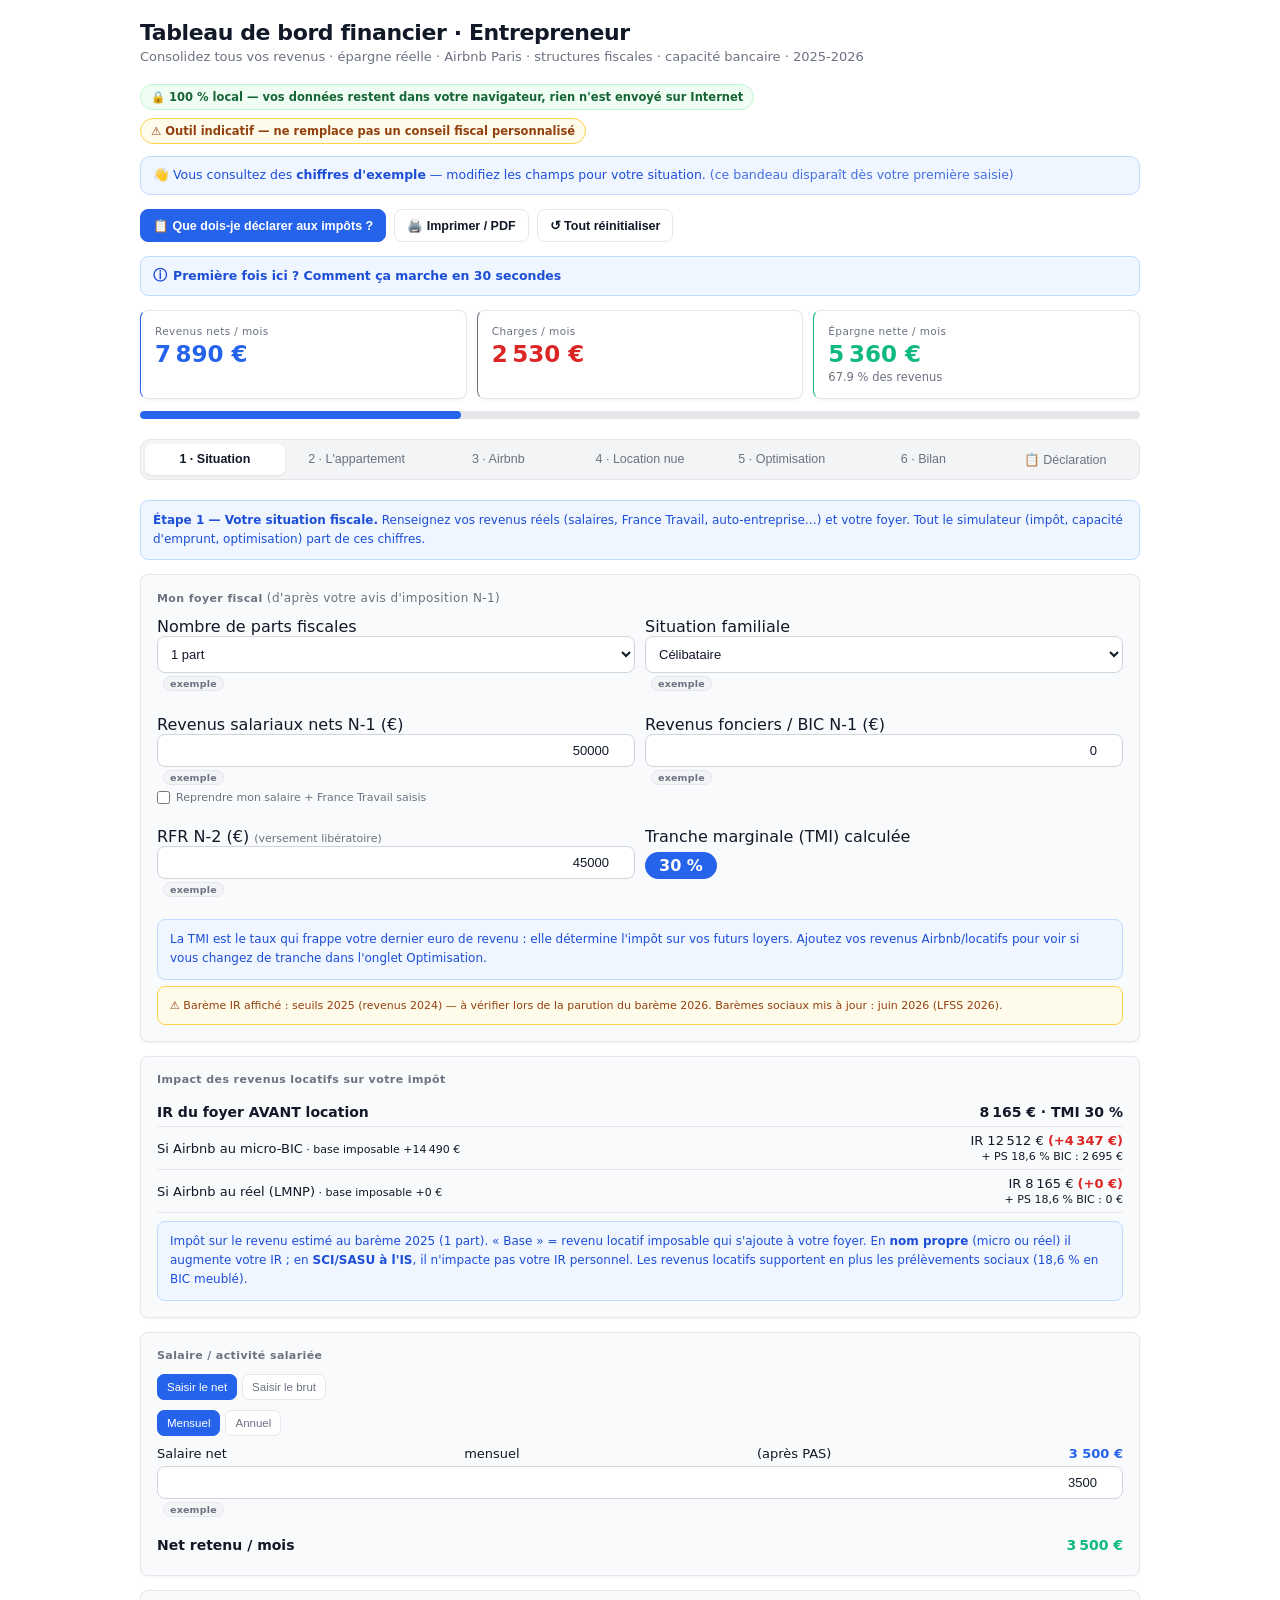
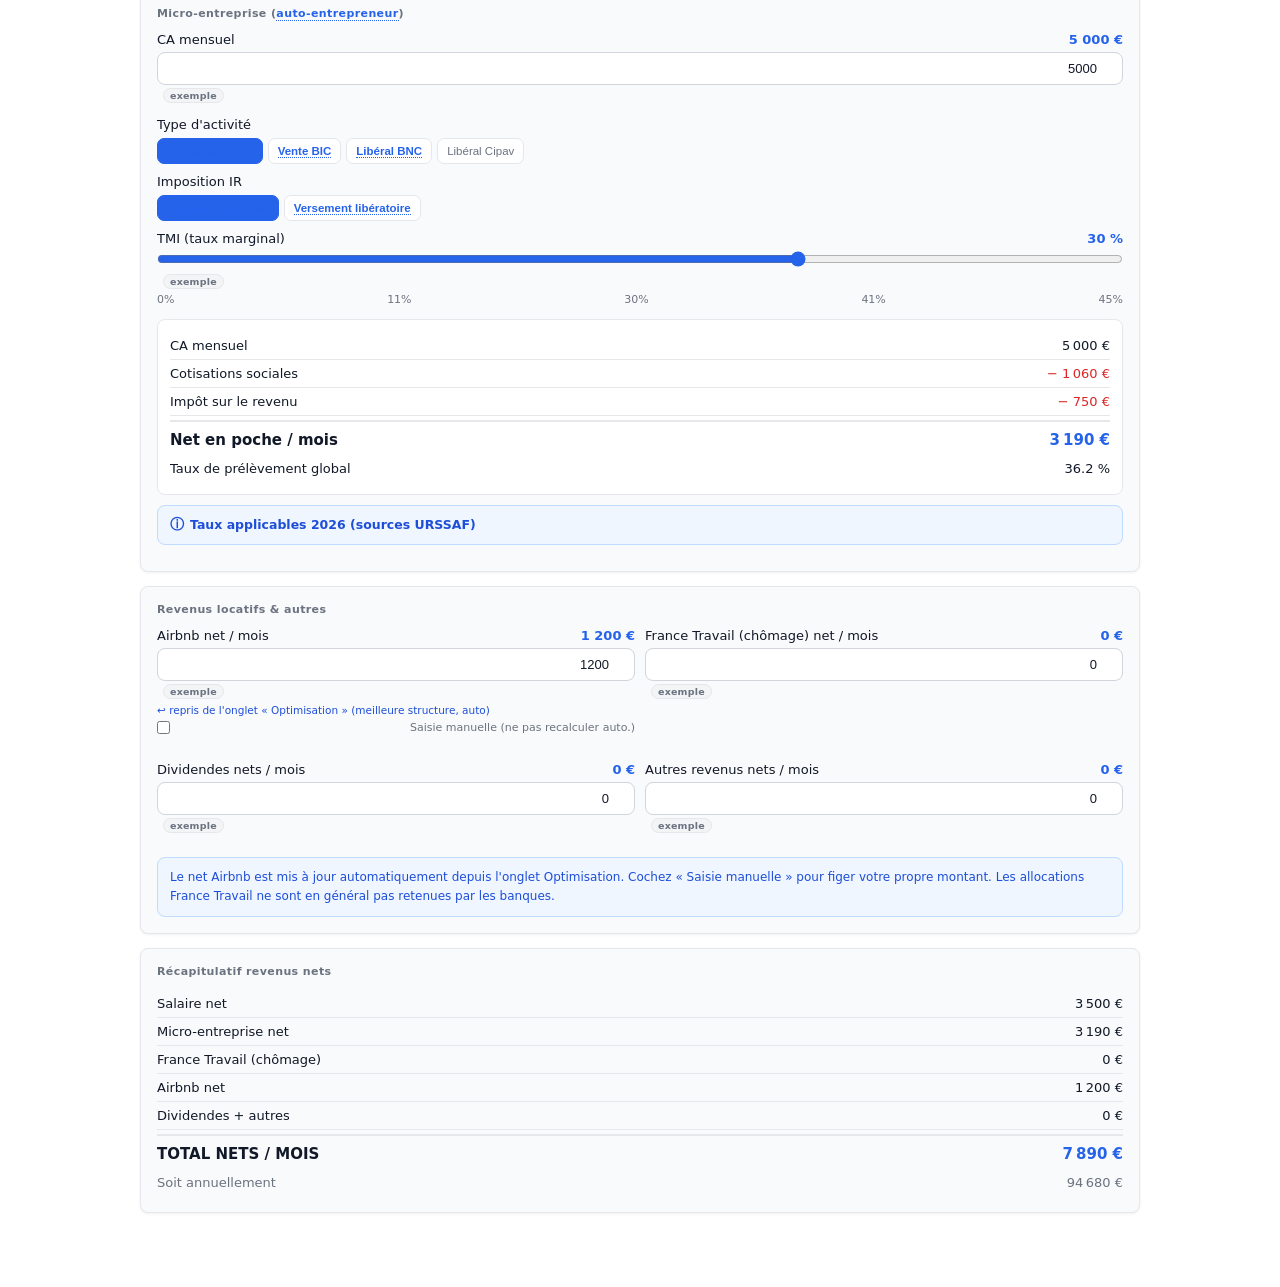
==== commit 001fbc7f: "Passe corrections fiscales, bugs d'affichage et friction UX LOT 1 — Fiscalité - Config fiscale centr" ====
--- a/index.html
+++ b/index.html
@@ -119,6 +119,17 @@
 /* WINNER */
 .winner{border:2px solid var(--green)!important;background:var(--good-bg)!important}
 .ctable .col-hi{background:var(--good-bg);font-weight:700;color:var(--good-txt)}
+/* TRUST BAR + EXAMPLE BANNER */
+.trustbar{display:flex;gap:8px;flex-wrap:wrap;margin-bottom:12px}
+.tbadge{display:inline-flex;align-items:center;gap:6px;font-size:11.5px;font-weight:600;padding:5px 10px;border-radius:20px;border:1px solid var(--border)}
+.tbadge.lock{background:var(--good-bg);border-color:var(--good-brd);color:var(--good-txt)}
+.tbadge.disc{background:var(--warn-bg);border-color:var(--warn-brd);color:var(--warn-txt)}
+.exbanner{background:var(--info-bg);border:1px solid var(--info-brd);color:var(--info-txt);border-radius:10px;padding:9px 12px;margin-bottom:14px;font-size:12.5px;line-height:1.5}
+.exbanner.hide{display:none}
+/* badge "valeur d'exemple" sur champ non modifié */
+.exbadge{display:inline-block;font-size:9.5px;font-weight:600;letter-spacing:.2px;color:var(--muted);background:var(--p2);border:1px solid var(--border);border-radius:10px;padding:1px 6px;margin-left:6px;vertical-align:middle}
+/* label discret "repris d'un autre onglet" */
+.fromtab{display:block;font-size:10.5px;color:var(--info-txt);margin-top:4px}
 /* TOOLBAR */
 .toolbar{display:flex;gap:8px;flex-wrap:wrap;margin-bottom:14px}
 .toolbar button{display:inline-flex;align-items:center;gap:6px;padding:8px 12px;font-size:12.5px;font-weight:600;border-radius:8px;border:1px solid var(--border);background:#fff;color:var(--text);cursor:pointer;transition:all .15s}
@@ -128,9 +139,9 @@
 /* GLOSSARY TOOLTIP — termes financiers expliqués */
 .gl{border-bottom:1px dotted var(--acc);color:var(--acc);cursor:help;position:relative;font-weight:600;outline:none}
 .gl:focus-visible{outline:2px solid var(--acc);outline-offset:2px}
-.gl .tip{visibility:hidden;opacity:0;position:absolute;left:0;bottom:130%;z-index:50;width:250px;max-width:78vw;background:#111827;color:#fff;font-weight:400;font-size:12px;line-height:1.5;padding:9px 11px;border-radius:8px;box-shadow:0 4px 16px rgba(0,0,0,.25);transition:opacity .15s;text-align:left}
+.gl .tip{visibility:hidden;opacity:0;user-select:none;pointer-events:none;position:absolute;left:0;bottom:130%;z-index:50;width:250px;max-width:78vw;background:#111827;color:#fff;font-weight:400;font-size:12px;line-height:1.5;padding:9px 11px;border-radius:8px;box-shadow:0 4px 16px rgba(0,0,0,.25);transition:opacity .15s;text-align:left}
 .gl .tip::after{content:"";position:absolute;top:100%;left:14px;border:6px solid transparent;border-top-color:#111827}
-.gl:hover .tip,.gl:focus .tip,.gl:focus-within .tip{visibility:visible;opacity:1}
+.gl:hover .tip,.gl:focus .tip,.gl:focus-within .tip{visibility:visible;opacity:1;user-select:auto;pointer-events:auto}
 /* DECLARATION TAB */
 .decl-help{background:var(--good-bg);border:1px solid var(--good-brd);border-radius:10px;padding:14px 16px;margin-bottom:14px;font-size:13px;line-height:1.6;color:var(--good-txt)}
 .fiche{background:#fff;border:1px solid var(--border);border-radius:10px;padding:0;margin-bottom:12px;overflow:hidden;box-shadow:0 1px 3px rgba(0,0,0,.06)}
@@ -154,6 +165,18 @@
   .ctable{font-size:11px}
   .casebox{min-width:46px;font-size:13px}
   .fiche-h .f{display:none}
+  .scards,.minikpis{grid-template-columns:repeat(2,minmax(0,1fr))}
+  #scoreCards>div{grid-template-columns:repeat(2,1fr)!important}
+}
+@media(max-width:480px){
+  body{padding:14px 10px 50px}
+  .scards,.minikpis{grid-template-columns:1fr}
+  #scoreCards>div{grid-template-columns:1fr!important}
+  .ctable{font-size:10.5px;min-width:560px}              /* force le scroll horizontal plutôt que l'écrasement */
+  .ctable th,.ctable td{padding:5px 6px}
+  .brow{grid-template-columns:30px 1fr 70px;font-size:11.5px} /* cascade : garde 3 colonnes lisibles */
+  .trustbar .tbadge{font-size:10.5px}
+  h1{font-size:19px}
 }
 /* PRINT / PDF */
 @media print{
@@ -171,6 +194,13 @@
 
 <h1>Tableau de bord financier · Entrepreneur</h1>
 <p class="sub">Consolidez tous vos revenus · épargne réelle · Airbnb Paris · structures fiscales · capacité bancaire · 2025-2026</p>
+
+<div class="trustbar">
+  <span class="tbadge lock">🔒 100 % local — vos données restent dans votre navigateur, rien n'est envoyé sur Internet</span>
+  <span class="tbadge disc">⚠️ Outil indicatif — ne remplace pas un conseil fiscal personnalisé</span>
+</div>
+
+<div id="exampleBanner" class="exbanner">👋 Vous consultez des <b>chiffres d'exemple</b> — modifiez les champs pour votre situation. <span style="opacity:.8">(ce bandeau disparaît dès votre première saisie)</span></div>
 
 <div class="toolbar">
   <button class="primary" onclick="sw(6)">📋 Que dois-je déclarer aux impôts&nbsp;?</button>
@@ -188,7 +218,6 @@
       <li>Quand vous avez saisi vos revenus, l'onglet <b>📋 Déclaration</b> vous dit <b>exactement quelles cases remplir</b> sur votre feuille d'impôts.</li>
       <li>Vos saisies sont <b>enregistrées dans votre navigateur</b> — vous les retrouverez à votre prochaine visite. Rien n'est envoyé sur Internet.</li>
     </ul>
-    <div class="wbox">⚠️ Outil indicatif, ce n'est pas un conseil fiscal personnalisé. Pour une décision d'investissement, consultez un expert-comptable.</div>
   </div>
 </details>
 
@@ -202,12 +231,12 @@
 
 <!-- TABS -->
 <div class="tabs" role="tablist">
-  <button class="tab on" role="tab" aria-selected="true"  id="tab0" aria-controls="p0" onclick="sw(0)">🧾 Situation fiscale</button>
-  <button class="tab"    role="tab" aria-selected="false" id="tab1" aria-controls="p1" onclick="sw(1)">🏢 L'appartement</button>
-  <button class="tab"    role="tab" aria-selected="false" id="tab2" aria-controls="p2" onclick="sw(2)">✈️ Airbnb</button>
-  <button class="tab"    role="tab" aria-selected="false" id="tab3" aria-controls="p3" onclick="sw(3)">🔑 Location nue / coloc</button>
-  <button class="tab"    role="tab" aria-selected="false" id="tab4" aria-controls="p4" onclick="sw(4)">💡 Optimisation</button>
-  <button class="tab"    role="tab" aria-selected="false" id="tab5" aria-controls="p5" onclick="sw(5)">📊 Bilan</button>
+  <button class="tab on" role="tab" aria-selected="true"  id="tab0" aria-controls="p0" onclick="sw(0)">1 · Situation</button>
+  <button class="tab"    role="tab" aria-selected="false" id="tab1" aria-controls="p1" onclick="sw(1)">2 · L'appartement</button>
+  <button class="tab"    role="tab" aria-selected="false" id="tab2" aria-controls="p2" onclick="sw(2)">3 · Airbnb</button>
+  <button class="tab"    role="tab" aria-selected="false" id="tab3" aria-controls="p3" onclick="sw(3)">4 · Location nue</button>
+  <button class="tab"    role="tab" aria-selected="false" id="tab4" aria-controls="p4" onclick="sw(4)">5 · Optimisation</button>
+  <button class="tab"    role="tab" aria-selected="false" id="tab5" aria-controls="p5" onclick="sw(5)">6 · Bilan</button>
   <button class="tab"    role="tab" aria-selected="false" id="tab6" aria-controls="p6" onclick="sw(6)">📋 Déclaration</button>
 </div>
 
@@ -325,6 +354,7 @@
     <div class="g2">
       <div class="field"><label>Airbnb net / mois <strong id="lAir">1 200 €</strong></label>
         <input type="number" id="airN" value="1200" step="50" oninput="fv('airN','lAir');c()">
+        <span class="fromtab" id="airFrom"></span>
         <label style="font-size:11px;color:var(--muted);display:flex;gap:6px;align-items:center;margin-top:5px"><input type="checkbox" id="airManual" onchange="c()" style="width:auto;margin:0"> Saisie manuelle (ne pas recalculer auto.)</label></div>
       <div class="field"><label>France Travail (chômage) net / mois <strong id="lFT">0 €</strong></label>
         <input type="number" id="ftN" value="0" step="50" oninput="fv('ftN','lFT');c()"></div>
@@ -409,7 +439,7 @@
         <div style="font-size:11px;color:var(--muted);margin-top:3px">Durée libre (années) — ou utilisez les boutons.</div>
       </div>
     </div>
-    <div class="field"><label>Taux mannel (0 = marché) <strong id="lTauxM">0 %</strong></label>
+    <div class="field"><label>Taux manuel (0 = marché) <strong id="lTauxM">0 %</strong></label>
       <input type="range" id="tauxM" min="0" max="6" value="0" step="0.05" oninput="sp('tauxM','lTauxM','%');c()"></div>
     <div class="field"><label>Assurance emprunteur <strong id="lAssE">0,25 %/an</strong></label>
       <input type="range" id="assE" min="0" max="0.6" value="0.25" step="0.05" oninput="sp('assE','lAssE','%/an');c()"></div>
@@ -527,8 +557,8 @@
     </div>
     <label style="font-size:11.5px;color:var(--muted);display:flex;gap:6px;align-items:center;margin:0 0 10px"><input type="checkbox" id="loanAuto" checked onchange="c()" style="width:auto;margin:0"> Reporter automatiquement le crédit du bien (mensualité + intérêts) depuis l'onglet « L'appartement »</label>
     <div class="g2">
-      <div class="field"><label>Crédit (mensualité totale) <strong id="lLoan">0 €</strong></label><input type="number" id="loan" value="0" step="50" oninput="fv('loan','lLoan');c()"></div>
-      <div class="field"><label>Dont intérêts (déductibles réel) <strong id="lIntr">0 €</strong></label><input type="number" id="intr" value="0" step="20" oninput="fv('intr','lIntr');c()"></div>
+      <div class="field"><label>Crédit (mensualité totale) <strong id="lLoan">0 €</strong></label><input type="number" id="loan" value="0" step="50" oninput="fv('loan','lLoan');c()"><span class="fromtab" id="loanFrom"></span></div>
+      <div class="field"><label>Dont intérêts (déductibles réel) <strong id="lIntr">0 €</strong></label><input type="number" id="intr" value="0" step="20" oninput="fv('intr','lIntr');c()"><span class="fromtab" id="intrFrom"></span></div>
       <div class="field"><label>Copropriété <strong id="lCop">200 €</strong></label><input type="number" id="cop" value="200" step="10" oninput="fv('cop','lCop');c()"></div>
       <div class="field"><label>Électricité <strong id="lElec">80 €</strong></label><input type="number" id="elec" value="80" step="5" oninput="fv('elec','lElec');c()"></div>
       <div class="field"><label>Eau <strong id="lEau">30 €</strong></label><input type="number" id="eau" value="30" step="5" oninput="fv('eau','lEau');c()"></div>
@@ -623,13 +653,15 @@
     <div style="font-size:11.5px;color:var(--muted);margin-top:8px">★ = régime le plus rentable avec vos paramètres. Le réel meublé déduit aussi l'amortissement saisi dans « L'appartement ».</div>
   </div>
 
+  <div class="box info">ℹ️ Les revenus <b>fonciers</b> (location nue) restent soumis à <b>17,2 % de PS</b>. Les <b>BIC</b> de location meublée sont à <b>18,6 %</b> depuis la LFSS 2026. Les deux taux coexistent volontairement, ce n'est pas une erreur.</div>
+
   <details class="info">
     <summary>Comprendre les régimes de la location classique</summary>
     <div class="dbody">
       <ul>
         <li><b>Location nue, micro-foncier :</b> abattement 30 %, accessible si loyers &lt; 15 000 €/an. Imposé à TMI + 17,2 % de prélèvements sociaux. Case <b>4BE</b> (formulaire 2042).</li>
         <li><b>Location nue, réel :</b> déduction des charges réelles et des intérêts d'emprunt (formulaire 2044), report sur la <b>4BA</b>. Un déficit foncier s'impute sur le revenu global jusqu'à 10 700 €/an.</li>
-        <li><b>Meublé / colocation, micro-BIC :</b> abattement 50 %, plafond 77 700 €. Case <b>5NI</b> (meublé longue durée classique, nouvelle case revenus 2025).</li>
+        <li><b>Meublé / colocation, micro-BIC :</b> abattement 50 %, plafond <b>77 700 € (revenus 2025) / 83 600 € (revenus 2026)</b>. Case <b>5NI</b> (meublé longue durée classique, nouvelle case revenus 2025).</li>
         <li><b>Meublé / colocation, réel (LMNP) :</b> charges + amortissement déductibles → bénéfice 5NA, déficit 5NY reportable 10 ans sur les loyers meublés.</li>
       </ul>
     </div>
@@ -639,28 +671,23 @@
 <!-- ══ PANE 4 : OPTIMISATION FISCALE ═════════════════════════════════════════ -->
 <div class="pane" id="p4" role="tabpanel" aria-labelledby="tab4">
   <div class="box info" style="margin-bottom:14px">
-    <b>Étape 5 — Optimisation fiscale.</b> Comparez les structures (nom propre, SCI, société à l'IS) et les stratégies (RP, location, Airbnb, revente). Les charges et l'amortissement qui se reportent au réel sont pris en compte automatiquement.
-  </div>
-
-  <div class="sec">
-    <div class="stitle">Paramètres fiscaux</div>
-    <div class="g2">
-      <div class="field"><label>TMI <strong id="lTMI2">30 %</strong></label>
-        <input type="range" id="tmi2" min="0" max="45" value="30" step="1" oninput="sp('tmi2','lTMI2','%');syncTMI();c()"></div>
-    </div>
-    <div class="field"><label style="margin-bottom:6px">Classement du meublé</label>
-      <div class="seg" id="sClass">
-        <button class="on" onclick="setClass('nc',this)">Non classé (défaut Airbnb)</button>
-        <button onclick="setClass('cl',this)">Classé meublé de tourisme</button>
-      </div>
-    </div>
-  </div>
-
-  <div class="sec">
-    <div class="stitle">Paramètres du bien à optimiser</div>
+    <b>Étape 5 — Optimisation.</b> Cet onglet répond à <b>deux questions</b> :
+    <b>1️⃣ quel usage</b> faire du bien (y habiter, le louer, le revendre…) puis
+    <b>2️⃣ sous quelle structure juridique</b> le détenir (nom propre, société…).
+    Tout reprend automatiquement vos saisies des autres onglets.
+  </div>
+
+  <!-- ─────────── SECTION 1 : USAGE ─────────── -->
+  <div style="margin:6px 0 12px;padding:12px 14px;background:var(--info-bg);border:1px solid var(--info-brd);border-radius:10px">
+    <div style="font-size:15px;font-weight:700;color:var(--info-txt)">1️⃣ Quel usage du bien est le plus avantageux&nbsp;?</div>
+    <div style="font-size:12.5px;color:var(--info-txt);margin-top:4px">On compare 4 stratégies — <b>résidence principale</b>, <b>location longue durée</b>, <b>Airbnb</b> et <b>revente + placement</b> — notées sur 5 critères (cash-flow, fiscalité, risque, gestion, patrimoine).</div>
+  </div>
+
+  <div class="sec">
+    <div class="stitle">Hypothèses pour comparer les usages</div>
     <div class="g2">
       <label class="field">Loyer marché meublé LT /mois (€)<input type="number" id="loyerLT" value="1400" oninput="calcConseil()"></label>
-      <label class="field">Loyer évité si RP /mois (€)<input type="number" id="loyerEvite" value="1500" oninput="calcConseil()"></label>
+      <label class="field">Loyer évité si vous y habitez (RP) /mois (€)<input type="number" id="loyerEvite" value="1500" oninput="calcConseil()"></label>
       <label class="field">Vacance locative LT (%)
         <div class="row"><input type="range" id="vacLT" min="0" max="20" value="8" step="1" oninput="sp('vacLT','lVacLT','%');calcConseil()"><span id="lVacLT" class="dim">8%</span></div>
       </label>
@@ -670,21 +697,13 @@
     </div>
   </div>
 
-  <div class="stitle" style="margin-top:4px">Comparaison des structures (Airbnb)</div>
-  <div class="scards" id="structCards"></div>
-
-  <div class="sec">
-    <div class="stitle">Comparaison détaillée des structures</div>
-    <div style="overflow-x:auto"><table class="ctable" id="cmpTbl"></table></div>
-  </div>
-
-  <div class="sec">
-    <div class="stitle">Notation comparative — 4 stratégies</div>
+  <div class="sec">
+    <div class="stitle">Notation des 4 usages (sur 50 points)</div>
     <div id="scoreCards"></div>
   </div>
 
   <div class="sec">
-    <div class="stitle">Tableau récapitulatif des stratégies</div>
+    <div class="stitle">Tableau comparatif des usages</div>
     <div id="conseilTable" style="overflow-x:auto">
       <table class="ctable" id="conseilCmpTbl"></table>
     </div>
@@ -710,16 +729,46 @@
         <div style="display:flex;justify-content:space-between;font-size:11px;color:var(--muted);margin-top:3px"><span>0%</span><span>2,5%</span><span>5%</span></div>
       </div>
       <div class="field"><label>Année de début <strong id="lAnDebut">2026</strong></label>
-        <input type="number" id="anDebut" value="2026" step="1" min="2024" max="2040" oninput="document.getElementById('lAnDebut').textContent=this.value;calcProjection()"></div>
+        <input type="number" id="anDebut" value="2026" step="1" min="2024" max="2040" oninput="document.getElementById('lAnDebut').textContent=this.value;c()">
+        <div style="font-size:11px;color:var(--muted);margin-top:3px">Détermine aussi le plafond micro-BIC classé (77 700 € en 2025, 83 600 € à partir de 2026).</div></div>
     </div>
     <div style="overflow-x:auto;margin-top:8px"><table class="ctable" id="projTable"></table></div>
     <div id="projCumul" style="margin-top:10px"></div>
+  </div>
+
+  <!-- ─────────── SECTION 2 : STRUCTURE JURIDIQUE ─────────── -->
+  <div style="margin:20px 0 12px;padding:12px 14px;background:var(--good-bg);border:1px solid var(--good-brd);border-radius:10px">
+    <div style="font-size:15px;font-weight:700;color:var(--good-txt)">2️⃣ Sous quelle structure juridique détenir le bien&nbsp;?</div>
+    <div style="font-size:12.5px;color:var(--good-txt);margin-top:4px">Une fois l'usage choisi (surtout en <b>meublé / Airbnb</b>), on compare comment détenir le bien : <b>en nom propre</b> (micro ou réel), en <b>EURL</b>, en <b>SCI</b> ou en <b>SASU</b>. Comparaison basée sur les revenus Airbnb saisis.</div>
+  </div>
+
+  <div class="sec">
+    <div class="stitle">Hypothèses fiscales</div>
+    <div class="g2">
+      <div class="field"><label>Votre tranche d'imposition (TMI) <strong id="lTMI2">30 %</strong></label>
+        <input type="range" id="tmi2" min="0" max="45" value="30" step="1" oninput="sp('tmi2','lTMI2','%');syncTMI();c()"></div>
+    </div>
+    <div class="field"><label style="margin-bottom:6px">Classement du meublé</label>
+      <div class="seg" id="sClass">
+        <button class="on" onclick="setClass('nc',this)">Non classé (défaut Airbnb)</button>
+        <button onclick="setClass('cl',this)">Classé meublé de tourisme</button>
+      </div>
+    </div>
+    <div class="box info">ℹ️ Les revenus <b>fonciers</b> (location nue) restent soumis à <b>17,2 % de PS</b>. Les <b>BIC</b> de location meublée sont à <b>18,6 %</b> depuis la LFSS 2026. Les deux taux coexistent volontairement, ce n'est pas une erreur.</div>
+  </div>
+
+  <div class="stitle" style="margin-top:4px">Net en poche par structure (sur l'activité Airbnb)</div>
+  <div class="scards" id="structCards"></div>
+
+  <div class="sec">
+    <div class="stitle">Comparaison détaillée des structures</div>
+    <div style="overflow-x:auto"><table class="ctable" id="cmpTbl"></table></div>
   </div>
 
   <details class="info">
     <summary>Comprendre chaque structure — règles fiscales 2026</summary>
     <div class="dbody">
-      <p style="margin-bottom:8px"><b>LMNP micro-BIC :</b> abattement forfaitaire 30 % (non classé) ou 50 % (classé) sur le CA. Base imposable taxée à TMI + 18,6 % PS (LFSS 2026). Plafond : 15 000 € (non classé) / 77 700 € (classé — à confirmer LF 2026). Déclaration ultra-simple.</p>
+      <p style="margin-bottom:8px"><b>LMNP micro-BIC :</b> abattement forfaitaire 30 % (non classé) ou 50 % (classé) sur le CA. Base imposable taxée à TMI + 18,6 % PS (LFSS 2026). Plafond : 15 000 € (non classé) / 77 700 € (classé, revenus 2025) ou 83 600 € (revenus 2026). Déclaration ultra-simple.</p>
       <p style="margin-bottom:8px"><b>LMNP réel simplifié :</b> déduction de toutes les charges réelles + amortissement (80 % du bien sur 25-30 ans, terrain non amortissable). Bénéfice souvent ≈ 0. Déficit reportable 10 ans sur BIC meublés (pas sur salaire). À compter du 15 février 2025 (LF 2025, art. 84) : amortissements déduits réintégrés dans le prix d'acquisition pour le calcul de la plus-value (exception : résidences étudiantes, seniors, Ehpad).</p>
       <p style="margin-bottom:8px"><b>SCI à l'IS :</b> la location meublée (Airbnb) bascule automatiquement une SCI à l'IS si recettes meublées &gt; 10 % des recettes totales. IS 15 % jusqu'à 100 000 € (LF 2026), puis 25 %. Distribution : flat tax 31,4 % (LFSS 2026). Double imposition IS + flat tax.</p>
       <p style="margin-bottom:8px"><b>SASU / SAS à l'IS :</b> même IS 15 %/100 000 € + flat tax 31,4 %. Intéressante si bénéfices réinvestis sans distribution. Inconvénient majeur : plus-value professionnelle à la revente (valeur nette comptable, pas d'abattement durée de détention particuliers).</p>
@@ -730,7 +779,7 @@
   </details>
 
   <div class="src">
-    <b>Sources fiscales :</b> Art. 219 CGI (IS 15 %/100 000 € LF 2026 · 25 % au-delà) · LFSS 2026 n°2025-1403 art. 12 (PFU 31,4 % · PS 18,6 % BIC meublé) · Art. 50-0 CGI (micro-BIC abattements 30 %/15 000 € non classé · 50 %/77 700 € classé) · Loi Le Meur n°2024-1039 (90 nuits/an résid. principale) · LF 2025 art. 84 (réintégration amortissements LMNP réel dans plus-value à compter du 15/02/2025 — exception résidences services) · URSSAF 2026 (cotisations micro : BIC svc 21,2 % · vente 12,3 % · BNC 25,6 % · Cipav 23,2 %) · Taux crédit CAFPI juin 2026.
+    <b>Sources fiscales :</b> Art. 219 CGI (IS 15 %/100 000 € LF 2026 · 25 % au-delà) · LFSS 2026 n°2025-1403 art. 12 (PFU 31,4 % · PS 18,6 % BIC meublé) · Art. 50-0 CGI (micro-BIC abattements 30 %/15 000 € non classé · 50 % classé, plafond 77 700 € en 2025 et 83 600 € en 2026) · Loi Le Meur n°2024-1039 (90 nuits/an résid. principale) · LF 2025 art. 84 (réintégration amortissements LMNP réel dans plus-value à compter du 15/02/2025 — exception résidences services) · URSSAF 2026 (cotisations micro : BIC svc 21,2 % · vente 12,3 % · BNC 25,6 % · Cipav 23,2 %) · Taux crédit CAFPI juin 2026.
   </div>
 </div>
 
@@ -739,6 +788,8 @@
   <div class="box info" style="margin-bottom:14px">
     <b>Étape 6 — Votre bilan<span class="bienNomEcho" style="font-weight:700"></span>.</b> Vue d'ensemble : revenus du foyer, charges courantes, épargne et synthèse de votre projet immobilier.
   </div>
+
+  <div id="bienVerdict" style="margin-bottom:14px"></div>
 
   <div class="sec o">
     <div class="stitle">Logement</div>
@@ -778,8 +829,14 @@
 
   <div class="sec">
     <div class="stitle">Vue multi-activités (fiscalité consolidée)</div>
+    <div class="field"><label style="margin-bottom:6px">Exploitation du bien comptée dans le total</label>
+      <div class="seg" id="sExpMode">
+        <button class="on" onclick="setExpMode('airbnb',this)">Airbnb</button>
+        <button onclick="setExpMode('location',this)">Location longue durée</button>
+      </div>
+    </div>
     <div style="overflow-x:auto"><table class="ctable" id="multiActivite"></table></div>
-    <div style="font-size:11.5px;color:var(--muted);margin-top:8px">Toutes vos activités regroupées : salaire, formation/auto-entreprise, locations… avec leur régime fiscal et leur net annuel. Utile pour piloter plusieurs sources en parallèle (ex. formation + location).</div>
+    <div style="font-size:11.5px;color:var(--muted);margin-top:8px">Vos activités regroupées (salaire, formation/auto-entreprise, dividendes…) <b>plus une seule exploitation du bien</b> : Airbnb et location longue durée sont deux usages <b>alternatifs</b> du même appartement, donc jamais cumulés. L'autre option est affichée à titre de comparaison.</div>
   </div>
 </div>
 
@@ -801,7 +858,7 @@
   <div id="declContent"></div>
 
   <div class="box warn">
-    <b>⚠️ Avertissement millésime.</b> Les numéros de cases correspondent à la déclaration des revenus <b>2025 (déclarée en 2026)</b>. L'administration peut les modifier chaque année. <b>Vérifiez-les sur</b> <span class="gl" tabindex="0">impots.gouv.fr<span class="tip">Rubrique « Déclarer mes revenus » → la notice n°2041 détaille chaque case. En cas de doute, le service des impôts répond gratuitement.</span></span> ou auprès d'un expert-comptable. Ce guide ne remplace pas un conseil fiscal.
+    <b>⚠️ Avertissement millésime.</b> Les numéros de cases correspondent à la déclaration des revenus <b>2025 (déclarée en 2026)</b>. L'administration peut les modifier chaque année. <b>Vérifiez-les sur</b> <span class="gl" tabindex="0">impots.gouv.fr<span class="tip">Rubrique « Déclarer mes revenus » → la notice n°2041 détaille chaque case. En cas de doute, le service des impôts répond gratuitement.</span></span> ou auprès d'un expert-comptable.
   </div>
 
   <details class="info">
@@ -842,25 +899,41 @@
 };
 const TAUX={15:3.20,20:3.37,25:3.48};
 
-// ── BARÈMES FISCAUX 2026 — Mis à jour : juin 2026 ────────────────────────────
-// Sources : LFSS 2026 n°2025-1403 · LF 2026 art.219 CGI · art.L611-1 CSS
-const PS_BIC    = 0.186;   // PS BIC meublé (LFSS 2026)
-const PS_PV     = 0.172;   // PS plus-value immobilière (inchangé)
-const PFU       = 0.314;   // Flat tax dividendes/capital (LFSS 2026 : IR 12,8% + PS 18,6%)
-const IS_RED    = 0.15;    // IS taux réduit
-const IS_NRM    = 0.25;    // IS taux normal
-const IS_SEUIL  = 100000;  // Seuil IS réduit (LF 2026)
-const TNS_RATE  = 0.37;    // Cotisations TNS URSSAF location meublée (>23 000 € CA) — approximation
-const TNS_SEUIL = 23000;   // Seuil bascule TNS (art. L611-1 CSS)
-const MIC_NC_CAP = 15000;  // Plafond micro-BIC non classé (loi Le Meur n°2024-1039)
-const MIC_CL_CAP = 77700;  // Plafond micro-BIC classé (art. 50-0 CGI) — à confirmer LF 2026
-const PV_IR     = 0.19;    // IR sur plus-value immobilière
+// ══ CONFIG FISCALE CENTRALISÉE — point unique de mise à jour des barèmes ══════
+// Mise à jour : juin 2026 · Sources : LFSS 2026 n°2025-1403 · LF 2026 art.219 CGI · art.L611-1 CSS
+const FISC = {
+  psBic:   0.186,   // PS sur BIC meublé (LFSS 2026)
+  psFonc:  0.172,   // PS sur revenus fonciers / location nue (inchangé)
+  psPv:    0.172,   // PS sur plus-value immobilière
+  pfu:     0.314,   // Flat tax (PFU) dividendes/capital — IR 12,8% + PS 18,6%
+  isRed:   0.15,    // IS taux réduit
+  isNrm:   0.25,    // IS taux normal
+  isSeuil: 100000,  // Seuil IS réduit (LF 2026)
+  tnsRate: 0.37,    // Cotisations TNS URSSAF location meublée (>23 000 € CA) — approximation
+  tnsSeuil:23000,   // Seuil de bascule TNS (art. L611-1 CSS)
+  pvIr:    0.19,    // IR sur plus-value immobilière
+  // Micro-BIC location meublée (art. 50-0 CGI)
+  microNcCap: 15000, microNcAbat: 0.30,   // tourisme NON classé (Airbnb) : plafond 15 000 € · abattement 30 %
+  microClAbat: 0.50,                        // classé / meublé longue durée : abattement 50 %
+  microClCapByYear: {2025:77700, 2026:83600}, // plafond classé selon millésime de revenus
+  // Location nue micro-foncier
+  microFoncierCap: 15000, microFoncierAbat: 0.30,
+  irBareme: [[11497,0],[29315,0.11],[83823,0.30],[180294,0.41],[Infinity,0.45]] // barème IR 2025 (rev. 2024)
+};
+// Plafond micro-BIC classé selon l'année (champ « Année de début » de l'onglet Optimisation)
+function capClasse(){ const y=(typeof G==='function'&&document.getElementById('anDebut'))?(+document.getElementById('anDebut').value||2026):2026; return FISC.microClCapByYear[y] || (y>=2026?83600:77700); }
+
+// ── Alias rétro-compatibles (le code aval continue d'utiliser ces noms) ───────
+const PS_BIC=FISC.psBic, PS_PV=FISC.psPv, PFU=FISC.pfu;
+const IS_RED=FISC.isRed, IS_NRM=FISC.isNrm, IS_SEUIL=FISC.isSeuil;
+const TNS_RATE=FISC.tnsRate, TNS_SEUIL=FISC.tnsSeuil;
+const MIC_NC_CAP=FISC.microNcCap, PV_IR=FISC.pvIr;
 const SEA={Jan:.78,Fév:.80,Mar:.92,Avr:1.05,Mai:1.18,Juin:1.25,Juil:1.20,Aoû:1.05,Sep:1.22,Oct:1.10,Nov:.82,Déc:.90};
 
 // ── STATE ─────────────────────────────────────────────────────────────────────
 let salMode='net', meType='svc', meIR='bar', freq='m', capN=90, classt='nc', duree=20, cible='rp';
 let lnType='nu', lnRegime='micro', lnFreq='m', salFreq='m', lnResult={net:0,annNet:0,tax:0,rendNet:0};
-let bienStat='projet', lastCapEmp=0;
+let bienStat='projet', expMode='airbnb', lastCapEmp=0, lnBest={netM:0,label:'—'};
 let lastCalc={};
 const $=id=>document.getElementById(id);
 const G=id=>+($(id).value||0);
@@ -891,8 +964,9 @@
     : '<b>Bien déjà acquis.</b> Renseignez le prix payé (pour l\'amortissement) et votre <b>prêt en cours</b> (capital restant dû). Sa mensualité et ses intérêts sont reportés automatiquement dans Airbnb et dans le calcul d\'endettement.';
 }
 function setBienStat(s,b){bienStat=s;document.querySelectorAll('#sBienStat button').forEach(x=>x.classList.toggle('on',x===b));applyBienStat();c();}
+function setExpMode(m,b){expMode=m;document.querySelectorAll('#sExpMode button').forEach(x=>x.classList.toggle('on',x===b));c();}
 function refreshBienNom(){const v=($('bienNom')&&$('bienNom').value.trim())||'';document.querySelectorAll('.bienNomEcho').forEach(e=>e.textContent=v?(' — '+v):'');}
-function onBienNom(){refreshBienNom();saveState();}
+function onBienNom(){refreshBienNom();c();}
 function setMeType(t,b){meType=t;document.querySelectorAll('#sMeType button').forEach(x=>x.classList.toggle('on',x===b));c()}
 function setMeIR(t,b){meIR=t;document.querySelectorAll('#sMeIR button').forEach(x=>x.classList.toggle('on',x===b));$('tmiF').style.display=t==='bar'?'block':'none';c()}
 function setFreq(f,b){freq=f;document.querySelectorAll('#sFreq button').forEach(x=>x.classList.toggle('on',x===b));c()}
@@ -987,7 +1061,7 @@
     '<div class="mk"><div class="l">Case déclaration</div><div class="n" style="font-size:15px">'+cases+'</div></div>';
   let note='';
   if(lnRegime==='micro'){
-    const cap=meuble?MIC_CL_CAP:15000;
+    const cap=meuble?capClasse():FISC.microFoncierCap;
     if(rentAn>cap) note='<div class="box warn">⚠️ Loyers '+fe(rentAn)+' > plafond micro '+fe(cap)+' → le régime réel devient obligatoire.</div>';
   }
   if(meuble) note+='<div class="box info" style="margin-top:6px">Une colocation est le plus souvent meublée → elle relève du LMNP (BIC), même fiscalité que la location meublée longue durée.</div>';
@@ -998,7 +1072,6 @@
 
 // Tableau unifié : les 4 régimes de la location longue durée comparés côte à côte
 function calcLocCompare(rentAn,charges,inter,amort,tmi,prix){
-  if(!$('lnCompare'))return;
   function scen(meuble,regime){
     const PS=meuble?PS_BIC:PS_PV;
     let base, cases;
@@ -1015,6 +1088,9 @@
     {n:'Meublé/coloc · réel (LMNP)',s:scen(true,'reel')},
   ];
   const bestNet=Math.max(...list.map(x=>x.s.annNet));
+  const bestItem=list.find(x=>x.s.annNet===bestNet);
+  lnBest={netM:bestNet/12,label:bestItem?bestItem.n:'—'}; // meilleur régime LT pour le verdict du Bilan
+  if(!$('lnCompare'))return;
   let t='<tr><th>Régime</th><th>Impôt+PS / an</th><th>Net / an</th><th>Net / mois</th><th>Rent. nette</th><th>Case</th></tr>';
   list.forEach(x=>{
     const hi=x.s.annNet===bestNet;
@@ -1047,7 +1123,14 @@
       } else {$('loan').value=0;$('intr').value=0;}
       fv('loan','lLoan');fv('intr','lIntr');
       $('loan').readOnly=true;$('intr').readOnly=true;
-    } else {$('loan').readOnly=false;$('intr').readOnly=false;}
+      const src='↩ repris de l\'onglet « L\'appartement » ('+(bienStat==='acquis'?'prêt en cours':'projet')+', auto)';
+      if($('loanFrom'))$('loanFrom').textContent=src;
+      if($('intrFrom'))$('intrFrom').textContent=src;
+    } else {
+      $('loan').readOnly=false;$('intr').readOnly=false;
+      if($('loanFrom'))$('loanFrom').textContent='✏️ saisie manuelle';
+      if($('intrFrom'))$('intrFrom').textContent='✏️ saisie manuelle';
+    }
   }
 
   // SALAIRE (saisie mensuelle ou annuelle)
@@ -1132,7 +1215,7 @@
 
   // TAB 3 — Structures fiscales
   const tmi3=G('tmi2')/100, amort=G('amort');
-  const microCap=classt==='nc'?MIC_NC_CAP:MIC_CL_CAP, abatt=classt==='nc'?0.30:0.50;
+  const microCap=classt==='nc'?MIC_NC_CAP:capClasse(), abatt=classt==='nc'?FISC.microNcAbat:FISC.microClAbat;
   const eligible=gross<=microCap;
 
   // LMNP micro-BIC
@@ -1184,6 +1267,7 @@
   // Update airbnbNet from best structure (sauf si l'utilisateur a coché « saisie manuelle »)
   const bestNet=structs.find(s=>s.k===bestK).net;
   if(bestNet>0 && !$('airManual').checked){$('airN').value=Math.round(bestNet/12);$('lAir').textContent=fe(bestNet/12)}
+  if($('airFrom'))$('airFrom').textContent=$('airManual')&&$('airManual').checked?'✏️ saisie manuelle (figée)':'↩ repris de l\'onglet « Optimisation » (meilleure structure, auto)';
 
   // Cascade pour TAB 2
   const lmnpReelTax=reelTax;
@@ -1315,13 +1399,32 @@
     $('amortLoanTbl').innerHTML=at;
     const int1=sch.yearly[0]?sch.yearly[0].int:0;
     $('amortLoanNote').innerHTML='<div class="box info">Mensualité hors assurance : <b>'+fe(sch.pay)+'</b> · Intérêts totaux sur '+duree+' ans : <b>'+fe(sch.totInt)+'</b>'+(diffM>0?' · différé de '+diffM+' mois (intérêts seuls)':'')+'.</div>'+
-      '<div class="box good" style="margin-top:6px">Intérêts de la 1ʳᵉ année : <b>'+fe(int1)+'</b> — c\'est le montant déductible au régime <b>LMNP réel</b>. Si ce prêt finance le bien loué, reportez-le dans « Dont intérêts » de l\'onglet Airbnb Paris.</div>';
+      '<div class="box good" style="margin-top:6px">Intérêts de la 1ʳᵉ année : <b>'+fe(int1)+'</b> — c\'est le montant déductible au régime <b>LMNP réel</b>. Reporté automatiquement dans l\'onglet « 3 · Airbnb » (sauf si vous décochez le report auto).</div>';
   } else {
     $('amortLoanTbl').innerHTML='';$('amortLoanNote').innerHTML='';
   }
 
   // Location nue / colocation (onglet dédié) + synthèse Bilan
   calcLocNue();
+  // Verdict : Airbnb vs Location longue durée (en haut du Bilan)
+  if($('bienVerdict')){
+    const cfAir=reelNet/12, cfLT=lnBest.netM, prixV=G('prixAcq');
+    const airWins=cfAir>=cfLT, diff=Math.abs(cfAir-cfLT);
+    const nom=($('bienNom')&&$('bienNom').value.trim())?(' — '+$('bienNom').value.trim()):'';
+    const cardA='<div class="kpi" style="border-left-color:var(--acc)'+(airWins?';background:var(--good-bg);border:2px solid var(--green)':'')+'">'+
+      '<div class="lbl">✈️ AIRBNB (LMNP réel)</div><div class="num">'+fe(cfAir)+'<span style="font-size:12px;font-weight:400">/mois</span></div>'+
+      '<div class="sub2">'+(prixV>0?fp(reelNet/prixV*100,2)+' net':'')+(airWins?' · ✅ recommandé':'')+'</div></div>';
+    const cardL='<div class="kpi" style="border-left-color:var(--green)'+(!airWins?';background:var(--good-bg);border:2px solid var(--green)':'')+'">'+
+      '<div class="lbl">🔑 LOCATION LONGUE DURÉE</div><div class="num">'+fe(cfLT)+'<span style="font-size:12px;font-weight:400">/mois</span></div>'+
+      '<div class="sub2">'+lnBest.label+(!airWins?' · ✅ recommandé':'')+'</div></div>';
+    const verdict=airWins
+      ?'<b>✈️ L\'Airbnb est plus rentable</b> de <b>'+fe(diff)+'/mois</b> ('+fe(diff*12)+'/an) que la meilleure location longue durée ('+lnBest.label+'). En contrepartie : gestion intensive, saisonnalité, et plafond de 90 nuits/an en résidence principale (loi Le Meur).'
+      :'<b>🔑 La location longue durée est plus rentable</b> de <b>'+fe(diff)+'/mois</b> ('+fe(diff*12)+'/an) que l\'Airbnb, pour une gestion bien plus légère et des revenus réguliers. Régime conseillé : '+lnBest.label+'.';
+    $('bienVerdict').innerHTML='<div class="sec" style="border:2px solid var(--acc)">'+
+      '<div class="stitle" style="color:var(--acc)">Airbnb ou location longue durée'+nom+' ?</div>'+
+      '<div class="g2">'+cardA+cardL+'</div>'+
+      '<div class="box good" style="margin-top:10px">'+verdict+'</div></div>';
+  }
   if($('bilanSynth')){
     const cfAir=reelNet/12, cfLn=lnResult.net;
     const better=cfAir>=cfLn?'Airbnb (LMNP réel)':('Location '+(lnType==='nu'?'nue':'longue durée'));
@@ -1335,20 +1438,23 @@
       '<div class="box info" style="margin-top:10px">Comparaison indicative du cash-flow mensuel net. Affinez chaque stratégie dans les onglets dédiés et l\'onglet Optimisation.</div>';
   }
 
-  // Point 2 — vue multi-activités (fiscalité consolidée)
+  // Point 2 — vue multi-activités (Airbnb et location = usages ALTERNATIFS du même bien, jamais cumulés)
   if($('multiActivite')){
     const meRegLbl=meIR==='lib'?'Micro · versement libératoire':({svc:'Micro-BIC services',vte:'Micro-BIC vente',bnc:'Micro-BNC',cpv:'Micro-BNC Cipav'}[meType]||'Micro');
+    const airRow={n:'Bien exploité en Airbnb',net:reelNet,reg:'LMNP réel (BIC)'};
+    const locRow={n:'Bien en location longue durée',net:lnResult.annNet,reg:(lnType==='nu'?'Foncier':'BIC meublé')+' · '+(lnRegime==='micro'?'micro':'réel')};
+    const chosen=expMode==='location'?locRow:airRow, alt=expMode==='location'?airRow:locRow;
     const acts=[
       {n:'Salaire',net:salNetM*12,reg:'Traitements & salaires (IR barème)'},
       {n:'France Travail (chômage)',net:ftNet*12,reg:'Chômage (IR barème)'},
       {n:'Micro-entreprise / formation',net:meNet*12,reg:meRegLbl},
-      {n:'Airbnb (LMNP réel)',net:reelNet,reg:'LMNP réel (BIC)'},
-      {n:'Location nue / coloc',net:lnResult.annNet,reg:(lnType==='nu'?'Foncier':'BIC meublé')+' · '+(lnRegime==='micro'?'micro':'réel')},
+      chosen,
       {n:'Dividendes + autres',net:(divNet+autRev)*12,reg:'Capitaux / divers'},
     ].filter(a=>Math.abs(a.net)>0.5);
     let mt='<tr><th>Activité</th><th>Régime fiscal</th><th>Net / an</th><th>Net / mois</th></tr>', tot=0;
     acts.forEach(a=>{tot+=a.net;mt+='<tr><td>'+a.n+'</td><td style="color:var(--muted);font-size:11.5px">'+a.reg+'</td><td>'+fe(a.net)+'</td><td>'+fe(a.net/12)+'</td></tr>';});
-    mt+='<tr class="tot"><td>TOTAL toutes activités</td><td></td><td class="hi">'+fe(tot)+'</td><td class="hi">'+fe(tot/12)+'</td></tr>';
+    mt+='<tr class="tot"><td>TOTAL (exploitation retenue)</td><td></td><td class="hi">'+fe(tot)+'</td><td class="hi">'+fe(tot/12)+'</td></tr>';
+    mt+='<tr><td style="color:var(--muted)">↳ Alternative : '+alt.n+'</td><td style="color:var(--muted);font-size:11.5px">'+alt.reg+' · non cumulée</td><td style="color:var(--muted)">'+fe(alt.net)+'</td><td style="color:var(--muted)">'+fe(alt.net/12)+'</td></tr>';
     $('multiActivite').innerHTML=mt;
   }
 
@@ -1388,7 +1494,7 @@
   calcImpactFiscal();
   var lc=lastCalc;
   if(!lc||!lc.prixAcq){
-    var rec=$('recommandation'); if(rec) rec.innerHTML='<div class="box info">Renseignez l\'onglet <b>Airbnb Paris</b> (ADR, occupation, prix d\'acquisition) pour afficher les recommandations.</div>';
+    var rec=$('recommandation'); if(rec) rec.innerHTML='<div class="box info">Renseignez l\'onglet <b>2 · L\'appartement</b> (prix d\'acquisition) et <b>3 · Airbnb</b> (ADR, occupation) pour afficher les recommandations.</div>';
     return;
   }
 
@@ -1436,7 +1542,7 @@
   var ltRevAn=loyerLT*12*(1-vacLT);
   var ltComm=loyerLT*12*gstLT;
   var ltImpot=0; var ltRegime='micro-BIC 50%';
-  if(ltRevAn>MIC_CL_CAP){
+  if(ltRevAn>capClasse()){
     var ltBase=Math.max(0,ltRevAn-ltComm-(fixed-loanAn)-amort);
     ltImpot=ltBase*(tmi+PS); ltRegime='LMNP reel';
   } else {
@@ -1470,7 +1576,7 @@
     {id:'lt',  name:'Location longue duree', icon:'Cle',
      cfm:ltCFm,  impotAn:ltImpot,    revBrut:ltRevAn,       rend:ltRend,   regime:ltRegime,
      scores:{cashflow:scoreCF(ltCFm),  fiscalite:scoreFisc(ltImpot,ltRevAn), risque:7, gestion:7, patrimoine:scorePat(ltCFm)},
-     note:'LMNP reel si CA > '+MIC_CL_CAP.toLocaleString('fr-FR')+' EUR/an (amortissement deductible). Revenus reguliers.'},
+     note:'LMNP reel si CA > '+capClasse().toLocaleString('fr-FR')+' EUR/an (amortissement deductible). Revenus reguliers.'},
     {id:'air', name:'Airbnb LMNP reel', icon:'Avion',
      cfm:airCFm, impotAn:reelTax,    revBrut:gross,         rend:airRend,  regime:'LMNP reel',
      scores:{cashflow:scoreCF(airCFm), fiscalite:scoreFisc(reelTax,gross), risque:4, gestion:3, patrimoine:scorePat(airCFm)},
@@ -1662,7 +1768,7 @@
     // Scénario LT meublé — D4: seuil micro réévalué chaque année (inflation)
     const ltRev=loyerLT0*g*12*(1-vacLT);
     const ltComm=loyerLT0*g*12*gstLT;
-    const ltSeuilMicro=MIC_CL_CAP*Math.pow(1+inf,y-1);
+    const ltSeuilMicro=capClasse()*Math.pow(1+inf,y-1);
     let ltImp=0;
     if(ltRev>ltSeuilMicro){
       const ltBase=Math.max(0,ltRev-ltComm-(fixed-loanAn)-amort);
@@ -1769,7 +1875,7 @@
     caseRow('2DC','Montant BRUT des dividendes perçus',null,'Inscrivez le dividende brut (avant prélèvements). Taxé par défaut à la « flat tax » : 30 % sur les dividendes 2025, 31,4 % à partir des versements de 2026.'),
     caseRow('2CG','Prélèvements sociaux déjà retenus',null,'En général pré-rempli par votre banque ou votre société.'),
     caseRow('2OP','Case à COCHER pour choisir le barème progressif',null,'À cocher seulement si votre TMI est faible (0 ou 11 %) : le barème devient alors plus intéressant que la flat tax, avec une partie de la CSG déductible.')]));
-  el.innerHTML=B.length?B.join(''):'<div class="box info">Renseignez d\'abord vos revenus dans les onglets <b>Revenus</b> et <b>Airbnb Paris</b> — les cases à remplir s\'afficheront ici automatiquement.</div>';
+  el.innerHTML=B.length?B.join(''):'<div class="box info">Renseignez d\'abord vos revenus dans l\'onglet <b>1 · Situation</b> et le bien dans <b>2 · L\'appartement</b> / <b>3 · Airbnb</b> — les cases à remplir s\'afficheront ici automatiquement.</div>';
 }
 
 // ── SAUVEGARDE LOCALE (localStorage) ────────────────────────────────────────────
@@ -1778,13 +1884,13 @@
 function saveState(){
   if(!ready)return;
   try{
-    const d={__seg:{salMode,meType,meIR,freq,capN,classt,duree,cible,lnType,lnRegime,lnFreq,salFreq,bienStat}};
+    const d={__seg:{salMode,meType,meIR,freq,capN,classt,duree,cible,lnType,lnRegime,lnFreq,salFreq,bienStat,expMode}};
     document.querySelectorAll('input,select').forEach(e=>{if(e.id)d[e.id]=e.type==='checkbox'?e.checked:e.value;});
     localStorage.setItem(LS_KEY,JSON.stringify(d));
   }catch(e){}
 }
 function applySeg(seg){
-  const grp={salMode:['sModeS',v=>"setMode('"+v+"'"],meType:['sMeType',v=>"setMeType('"+v+"'"],meIR:['sMeIR',v=>"setMeIR('"+v+"'"],freq:['sFreq',v=>"setFreq('"+v+"'"],capN:['sCapN',v=>"setCap("+v],classt:['sClass',v=>"setClass('"+v+"'"],duree:['sDuree',v=>"setDuree("+v],cible:['sCible',v=>"setCible('"+v+"'"],lnType:['sLnType',v=>"setLnType('"+v+"'"],lnRegime:['sLnRegime',v=>"setLnRegime('"+v+"'"],bienStat:['sBienStat',v=>"setBienStat('"+v+"'"]};
+  const grp={salMode:['sModeS',v=>"setMode('"+v+"'"],meType:['sMeType',v=>"setMeType('"+v+"'"],meIR:['sMeIR',v=>"setMeIR('"+v+"'"],freq:['sFreq',v=>"setFreq('"+v+"'"],capN:['sCapN',v=>"setCap("+v],classt:['sClass',v=>"setClass('"+v+"'"],duree:['sDuree',v=>"setDuree("+v],cible:['sCible',v=>"setCible('"+v+"'"],lnType:['sLnType',v=>"setLnType('"+v+"'"],lnRegime:['sLnRegime',v=>"setLnRegime('"+v+"'"],bienStat:['sBienStat',v=>"setBienStat('"+v+"'"],expMode:['sExpMode',v=>"setExpMode('"+v+"'"]};
   Object.keys(grp).forEach(k=>{
     if(seg[k]==null)return;
     const cont=document.getElementById(grp[k][0]); if(!cont)return;
@@ -1810,6 +1916,25 @@
     try{localStorage.removeItem(LS_KEY);}catch(e){}
     location.reload();
   }
+}
+
+// ── MODE « VALEURS D'EXEMPLE » : bandeau + badges jusqu'à la 1ʳᵉ saisie ──────────
+function endExampleMode(){
+  const ban=$('exampleBanner'); if(ban)ban.classList.add('hide');
+  document.querySelectorAll('.exbadge').forEach(b=>b.remove());
+}
+function badgeExamples(){
+  const ban=$('exampleBanner');
+  // Utilisateur déjà revenu (données sauvegardées) : pas de mode exemple
+  if(localStorage.getItem(LS_KEY)){ if(ban)ban.classList.add('hide'); return; }
+  document.querySelectorAll('input[type=number],input[type=text],input[type=range],select').forEach(el=>{
+    if(!el.id) return;
+    const badge=document.createElement('span');
+    badge.className='exbadge'; badge.textContent='exemple'; badge.dataset.for=el.id;
+    el.insertAdjacentElement('afterend',badge);
+    const h=()=>{ const b=el.parentNode&&el.parentNode.querySelector('.exbadge[data-for="'+el.id+'"]'); if(b)b.remove(); if(ban)ban.classList.add('hide'); };
+    el.addEventListener('input',h); el.addEventListener('change',h);
+  });
 }
 
 // ── GLOSSAIRE : termes financiers expliqués au survol ───────────────────────────
@@ -1853,6 +1978,7 @@
 calcAmort();       // dérive l'amortissement depuis le prix · déclenche c()
 ready=true;        // à partir d'ici, chaque modif est enregistrée
 glossate();        // ajoute les bulles d'aide sur les termes techniques
+badgeExamples();   // mode « valeurs d'exemple » tant que rien n'a été saisi
 // calcProjection() called via calcConseil() which is called from c()
 </script>
 </body>
